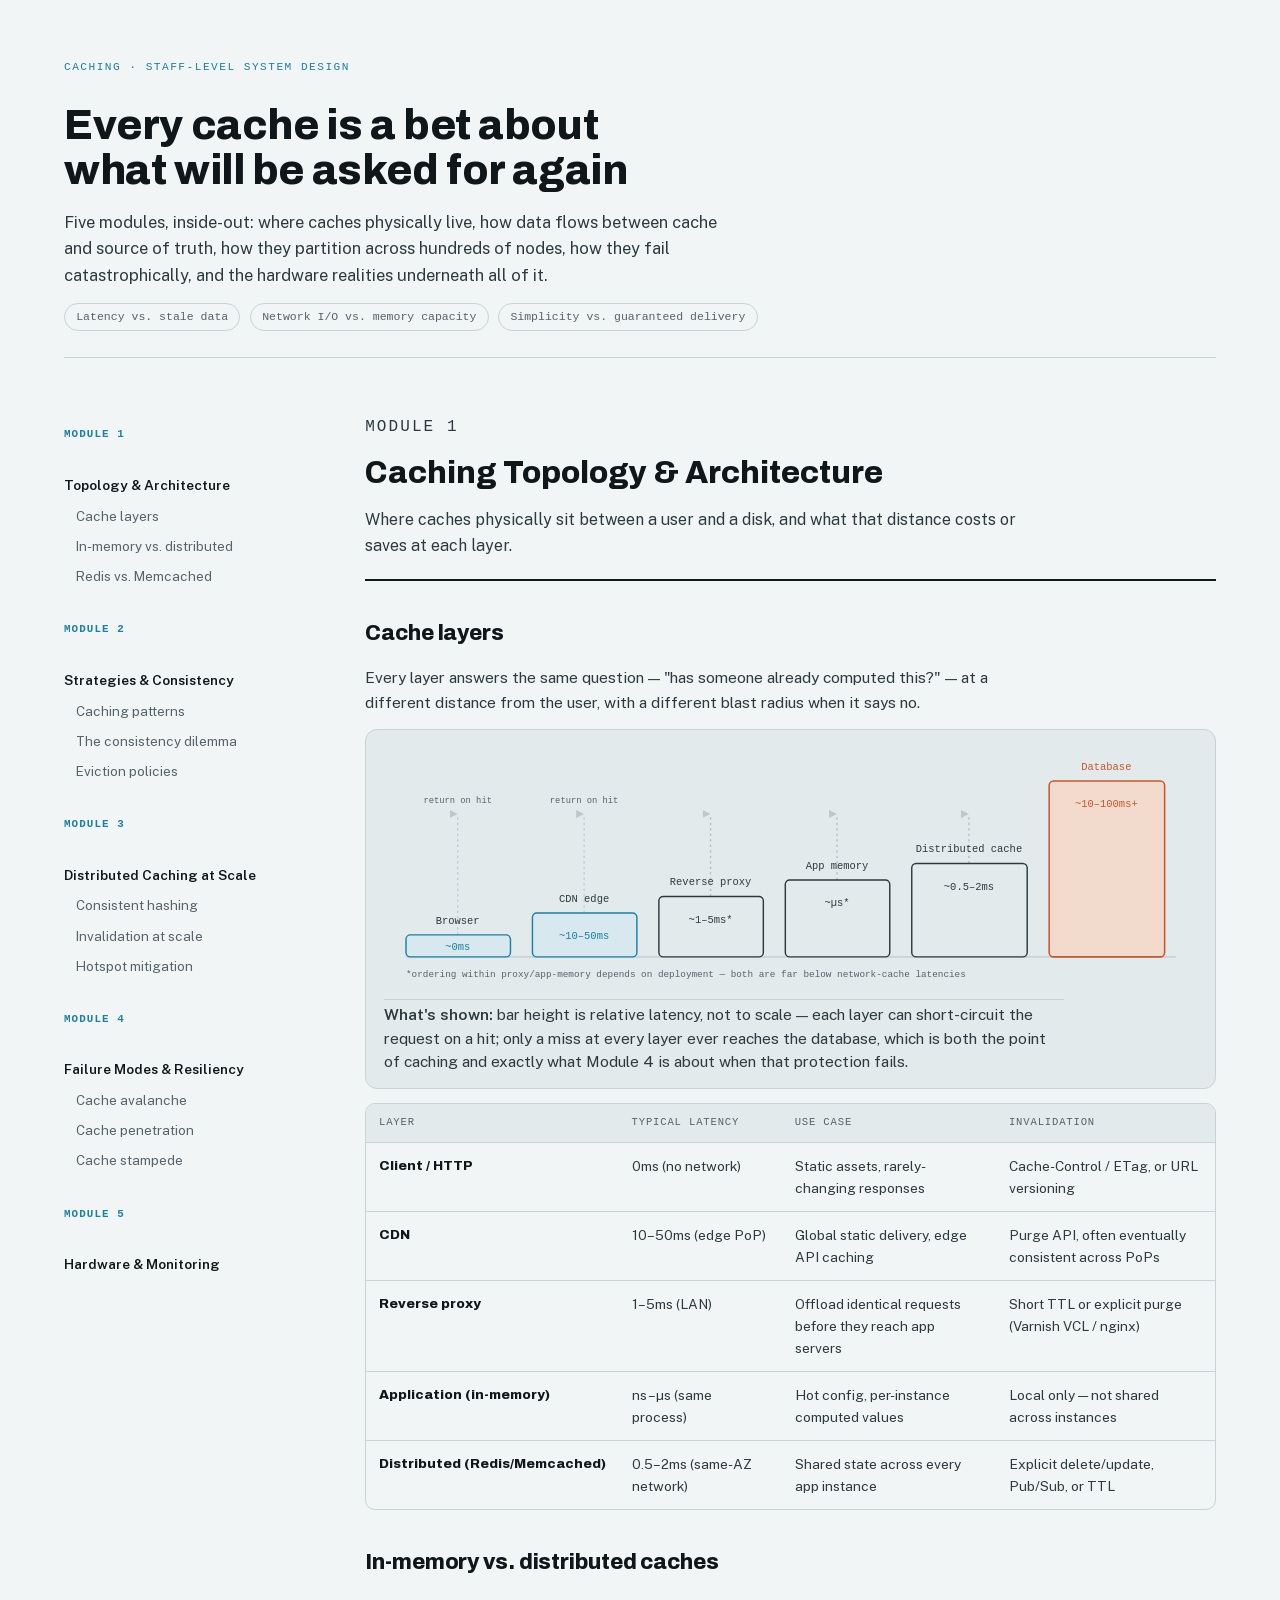
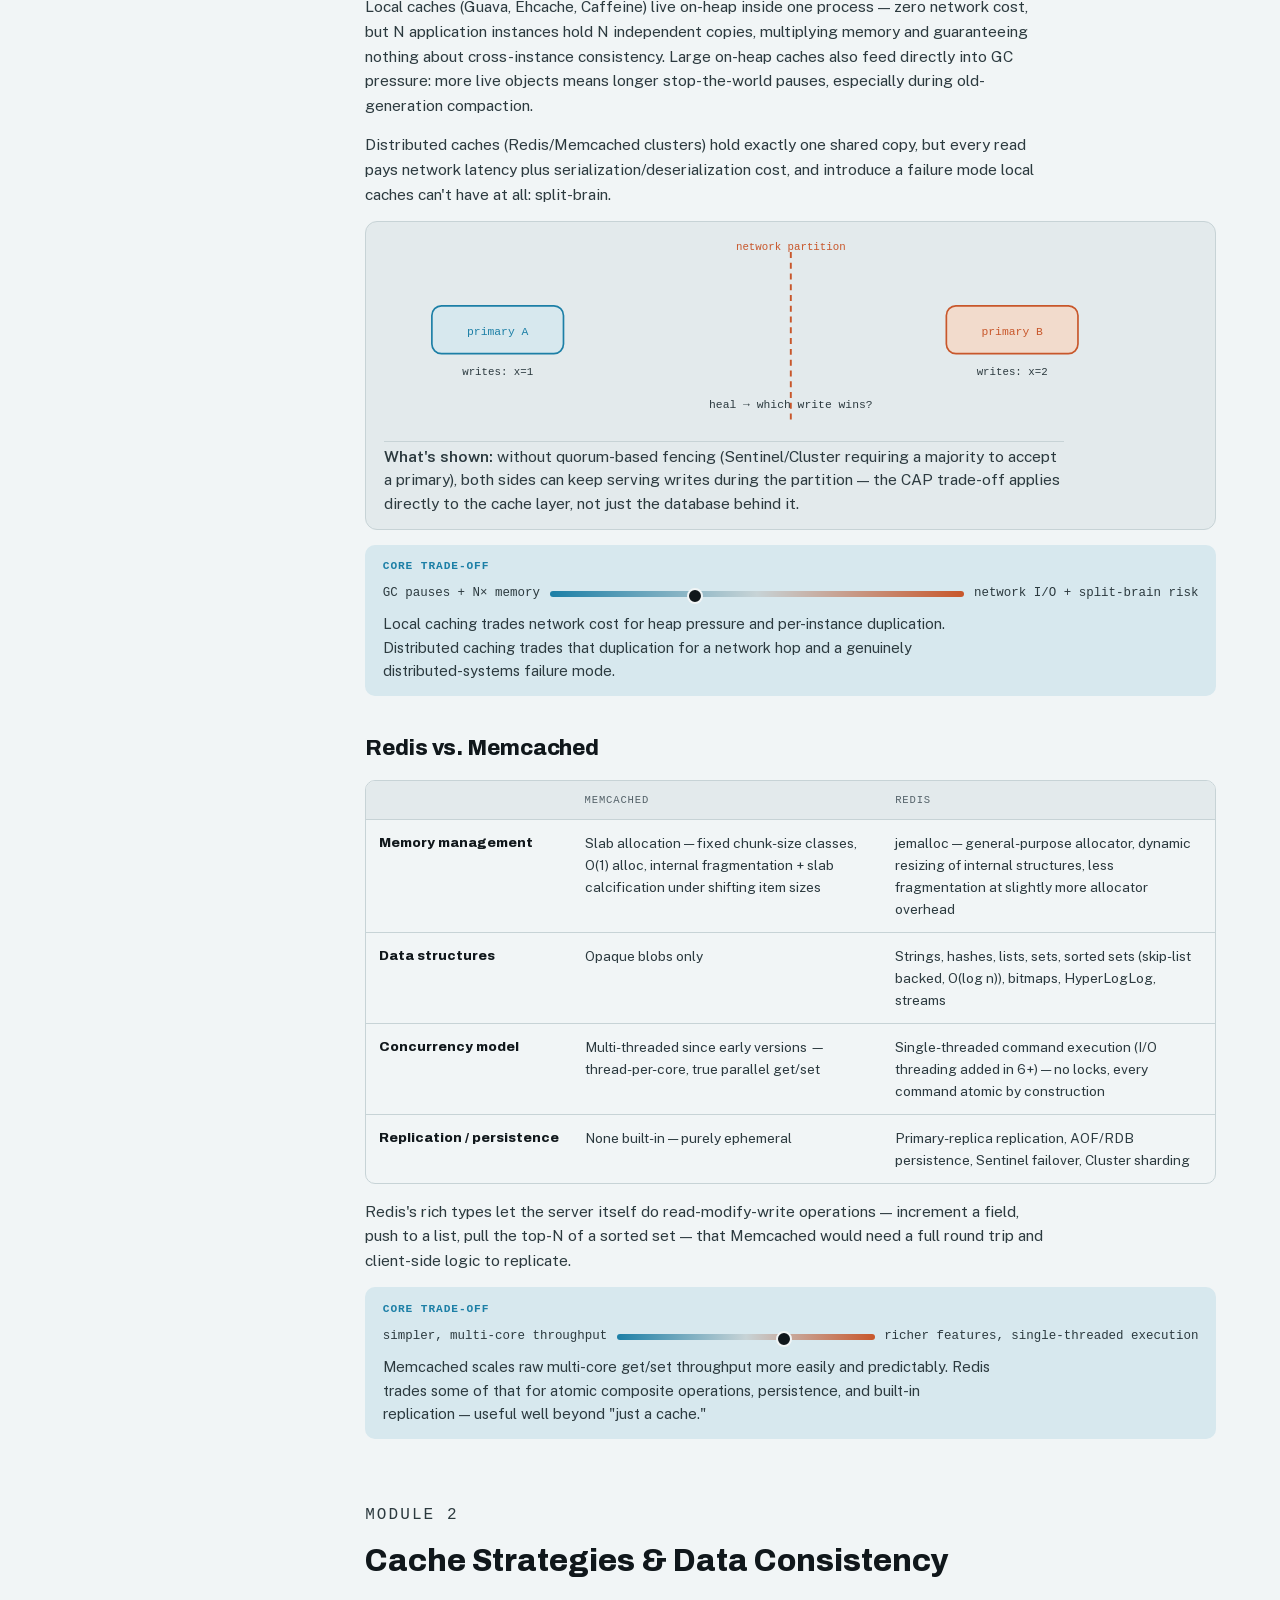
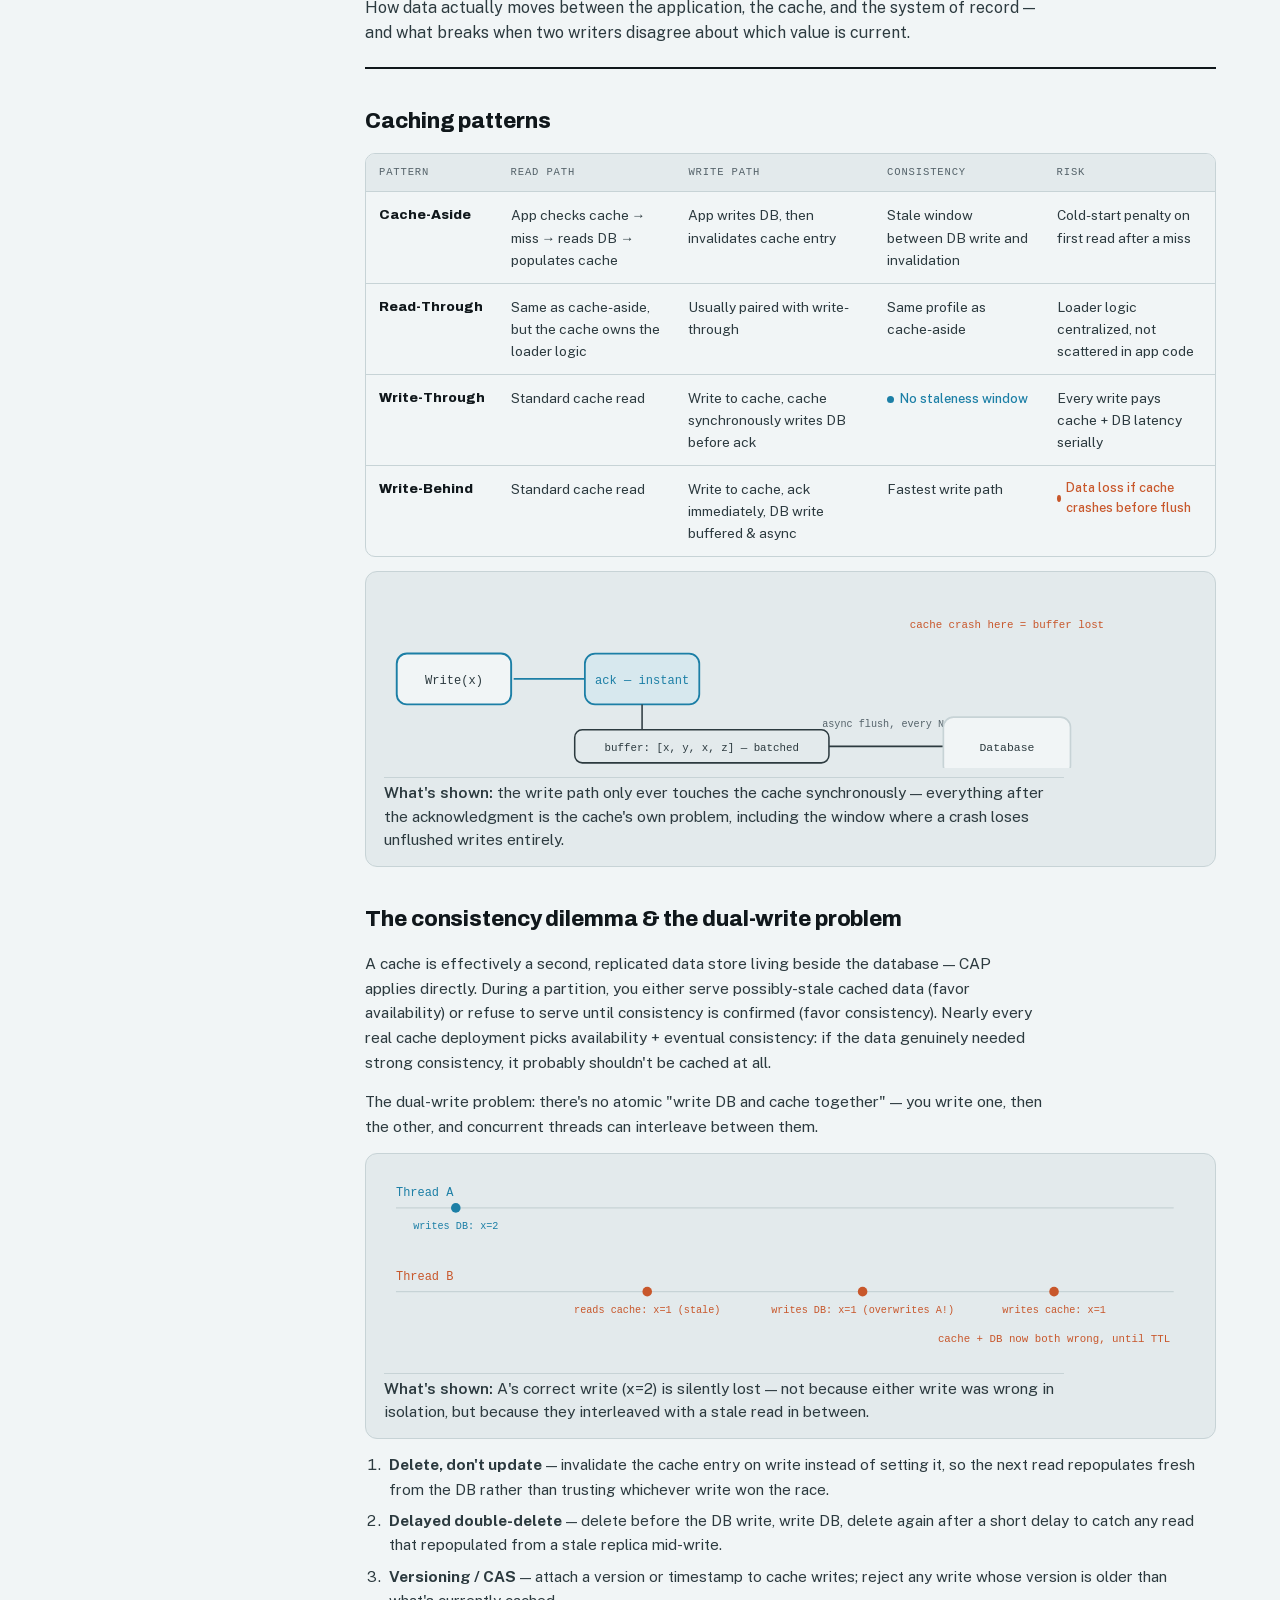
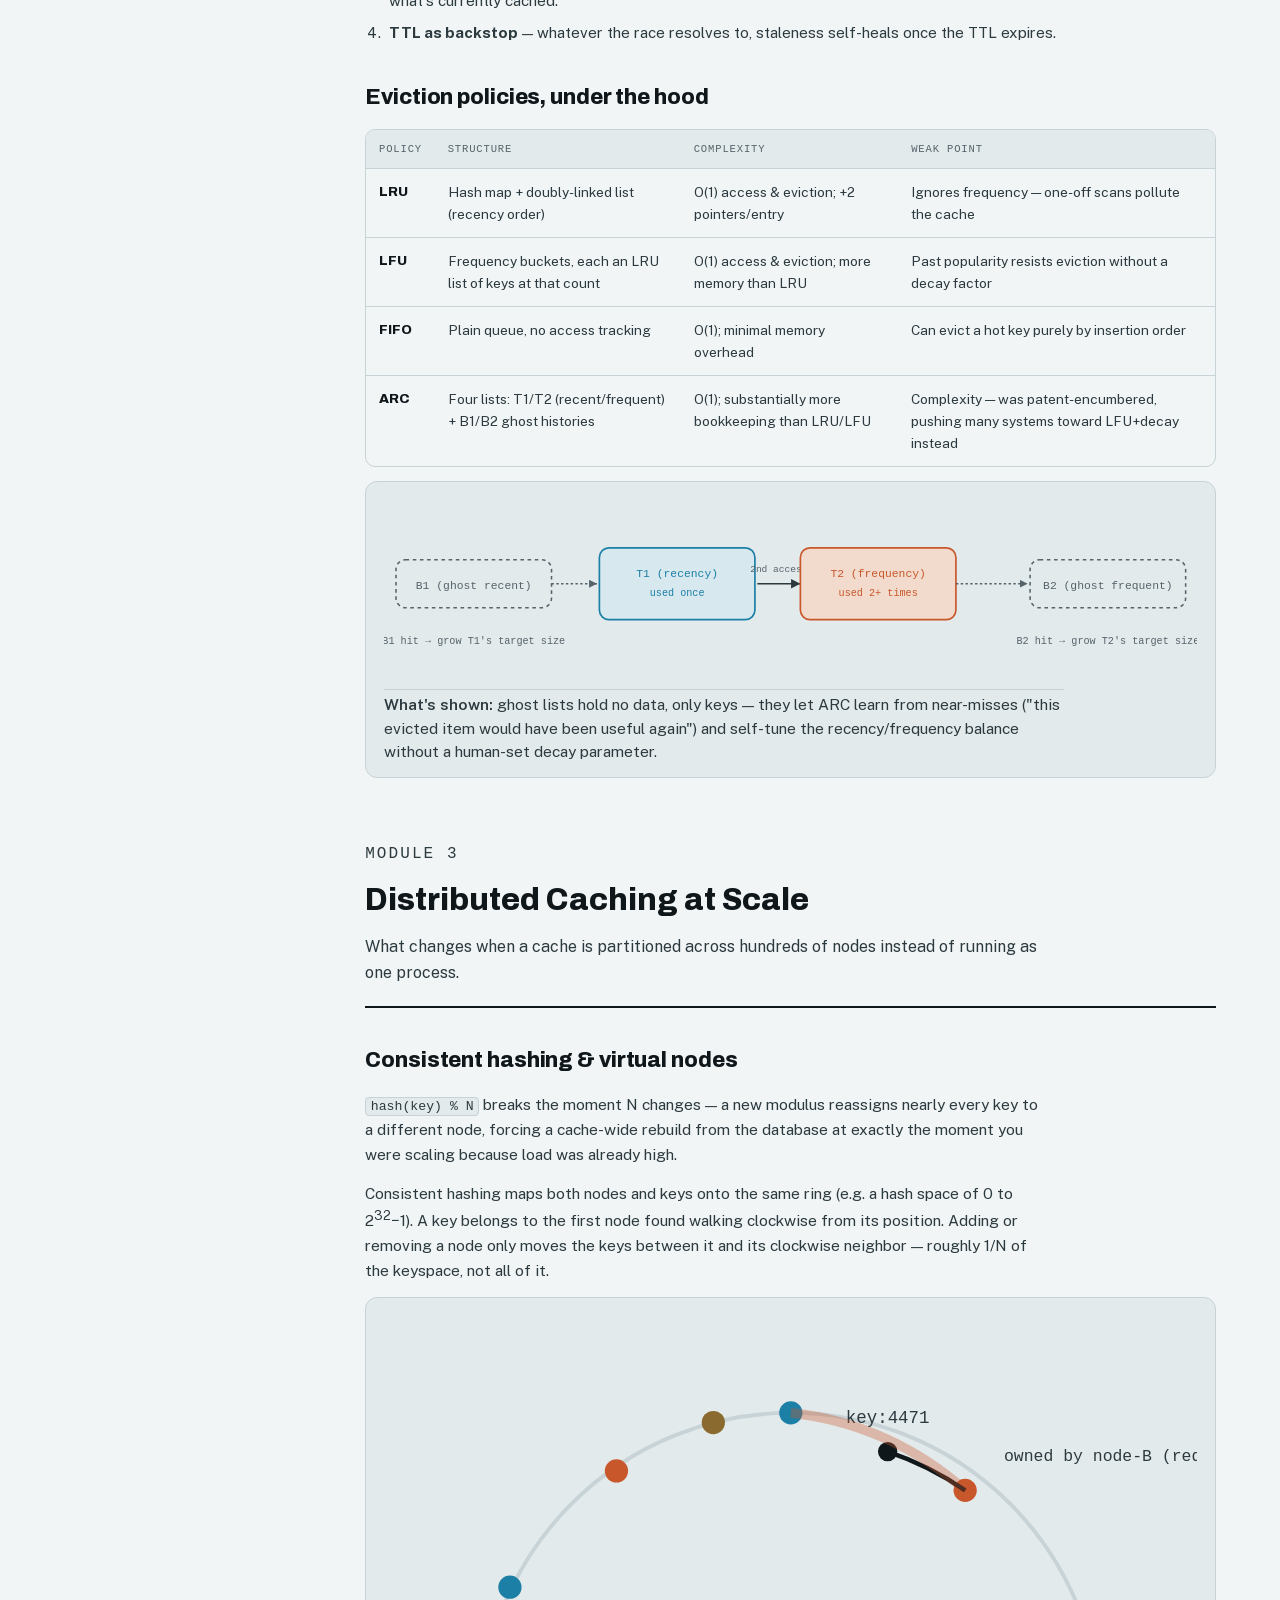
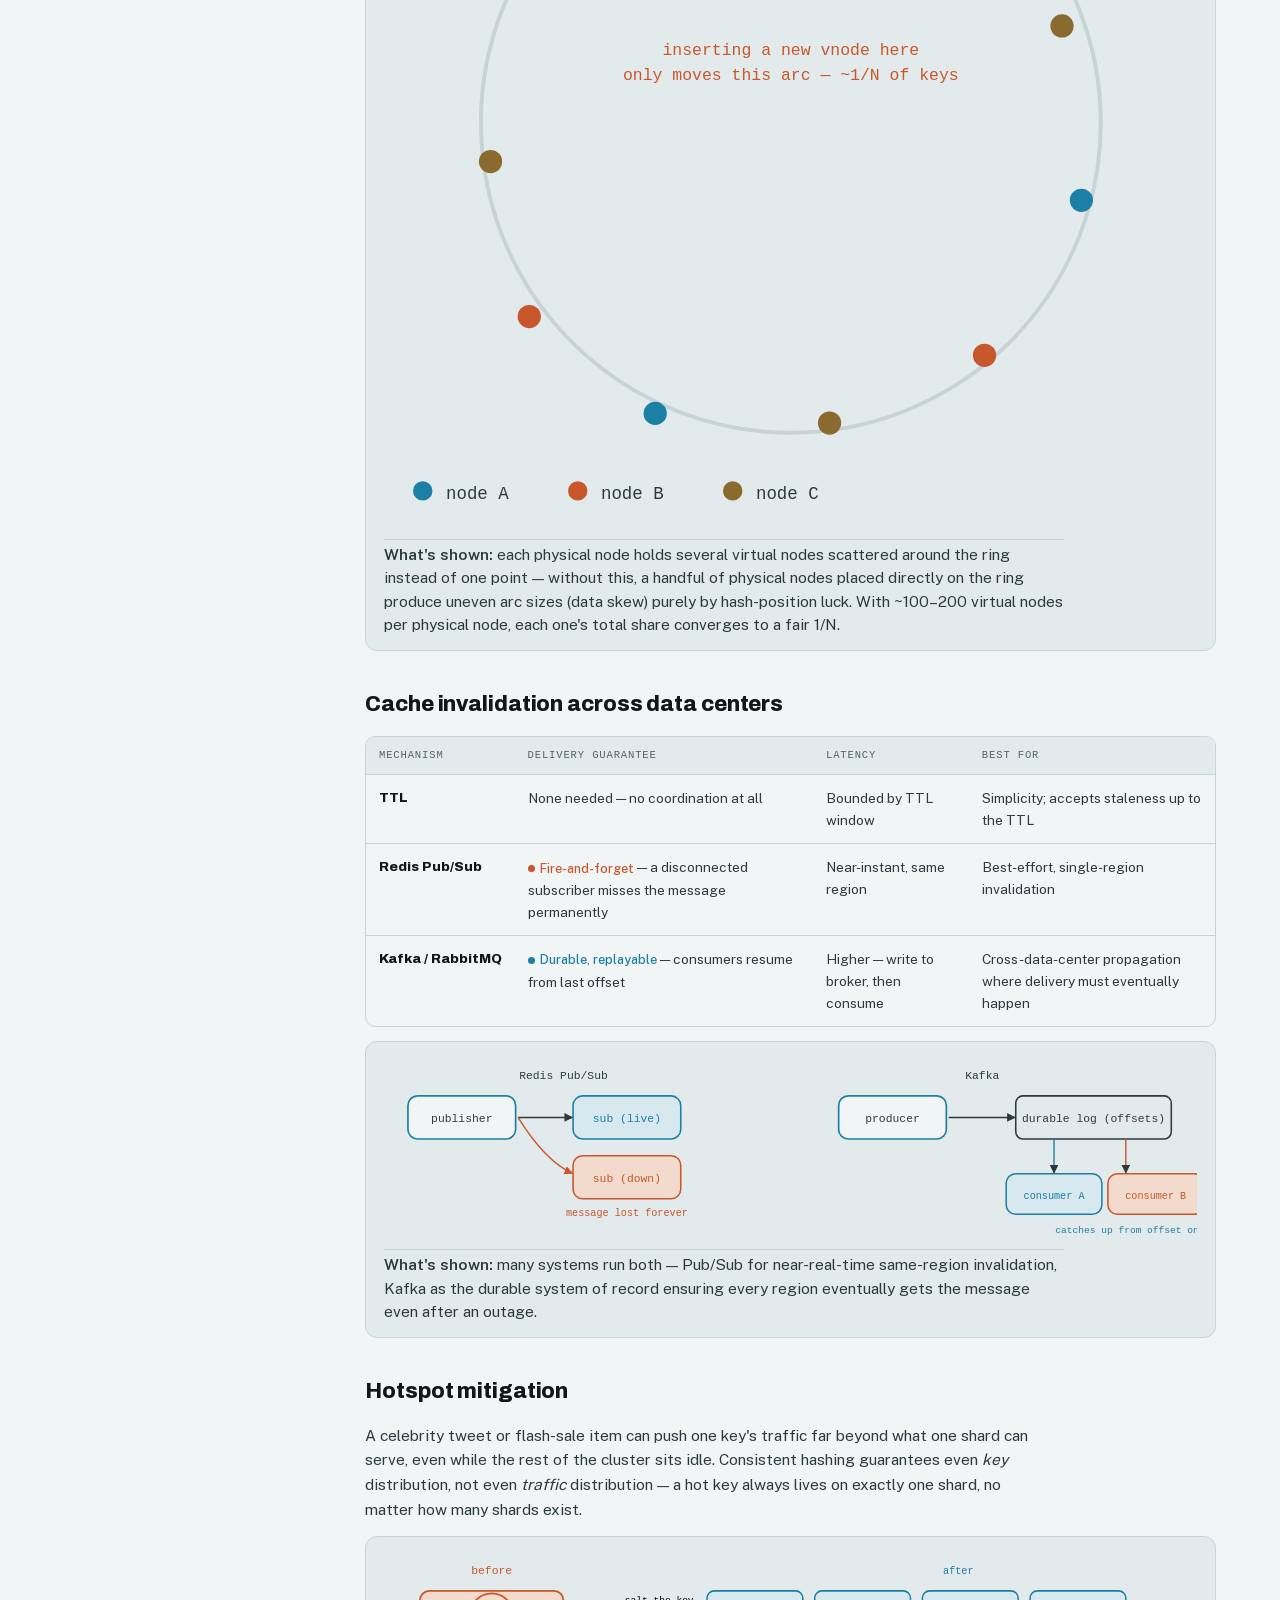
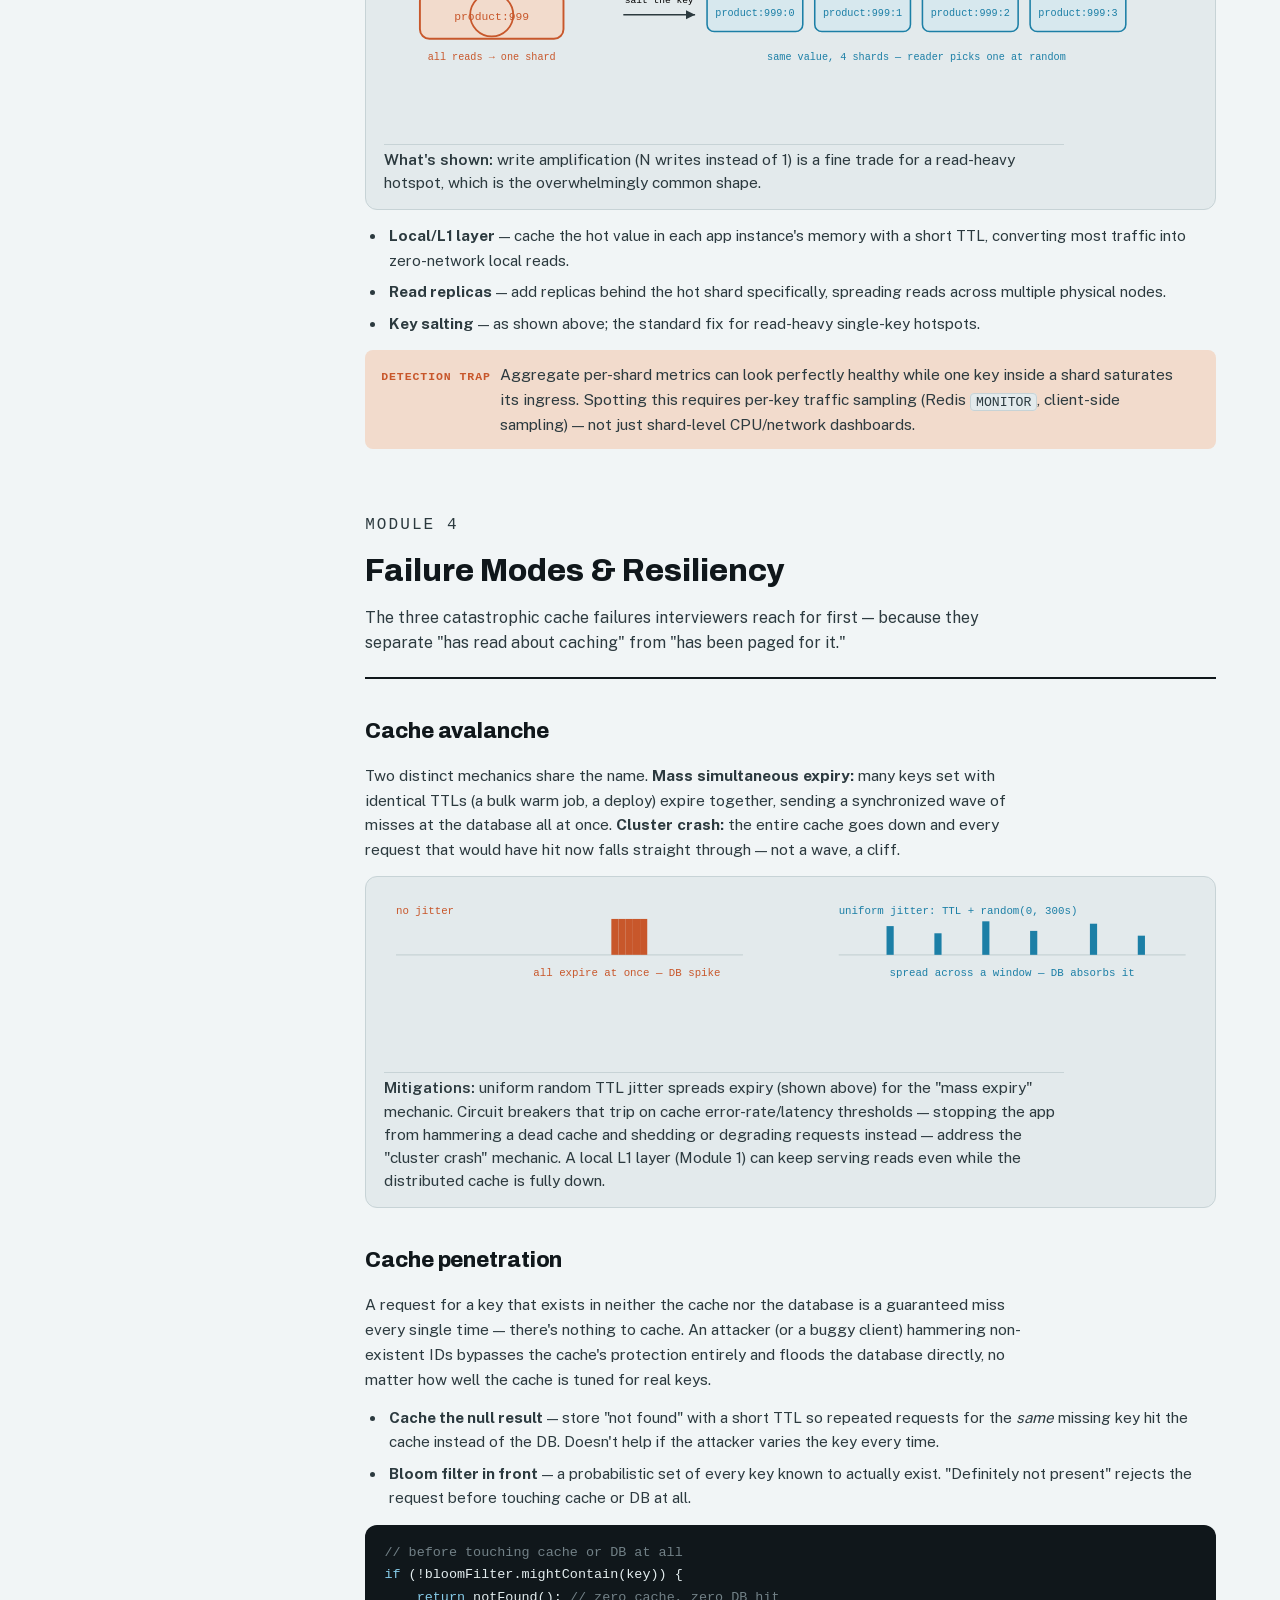
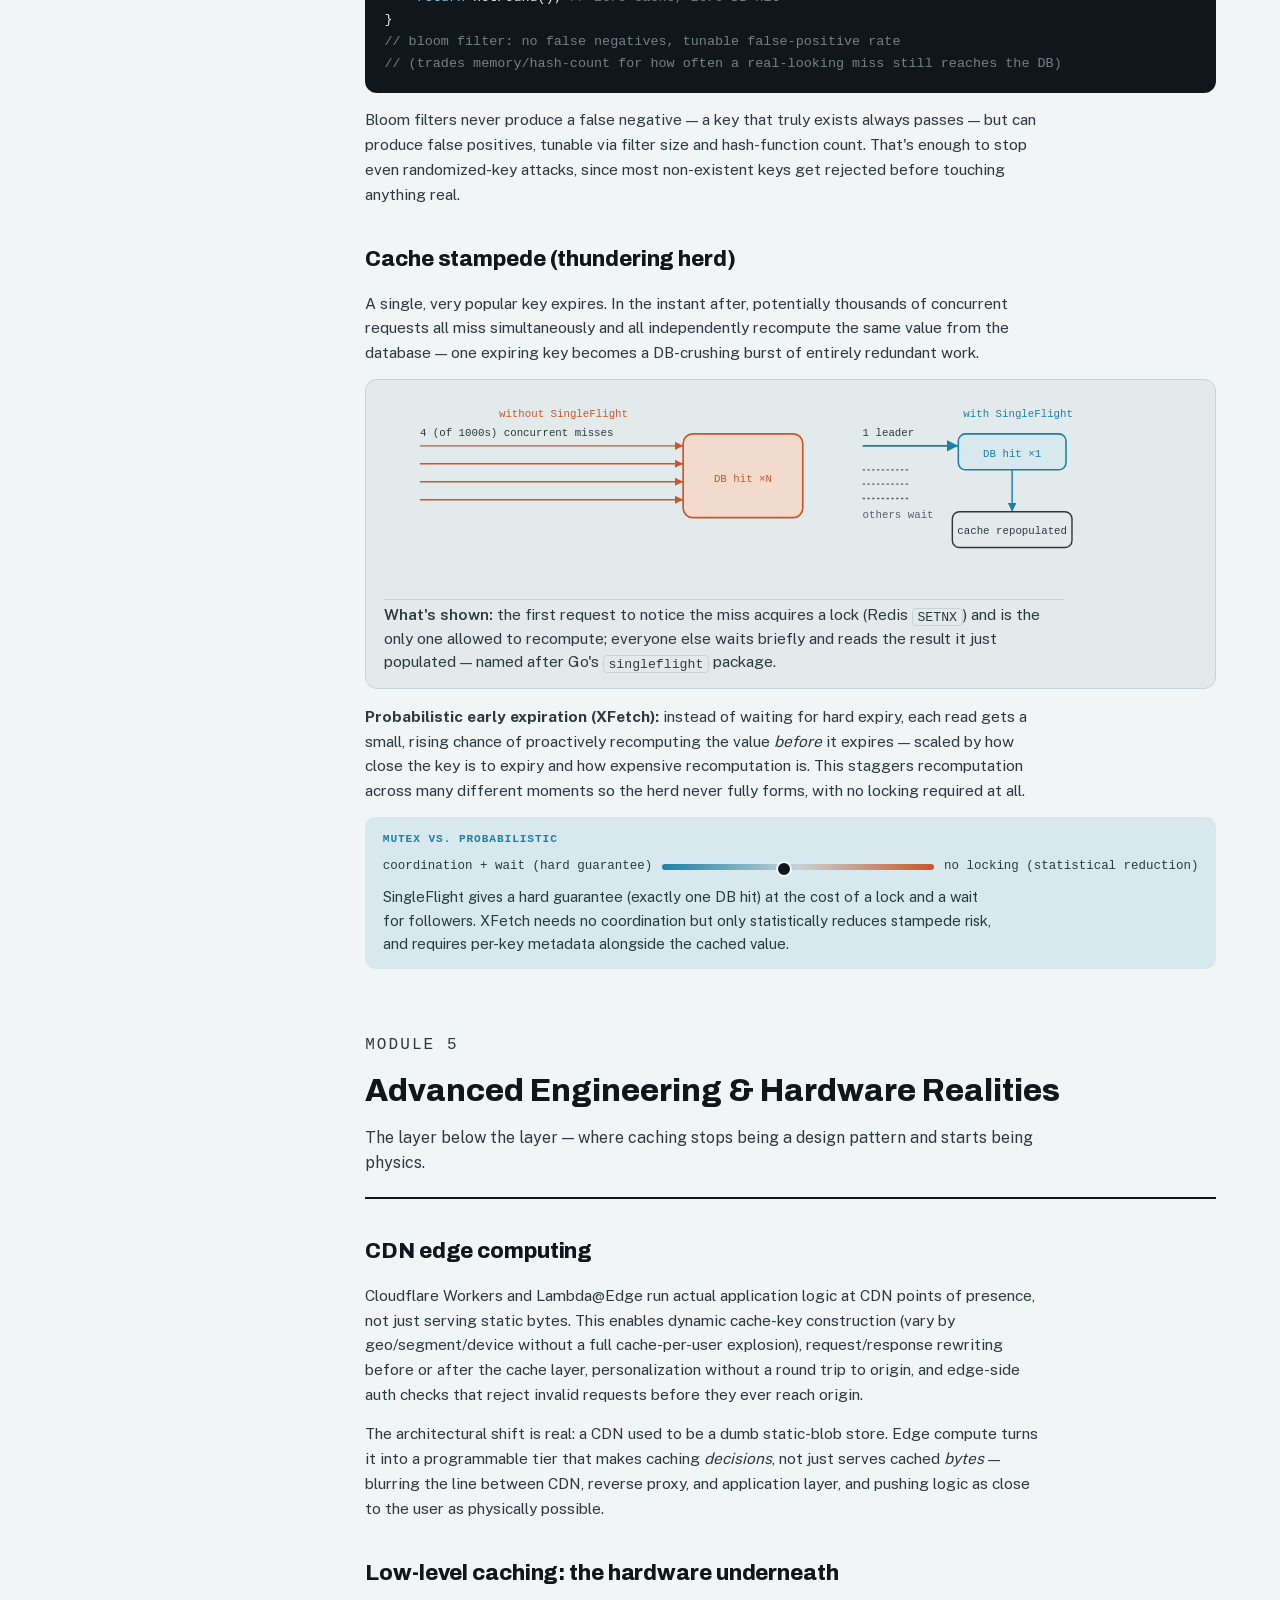
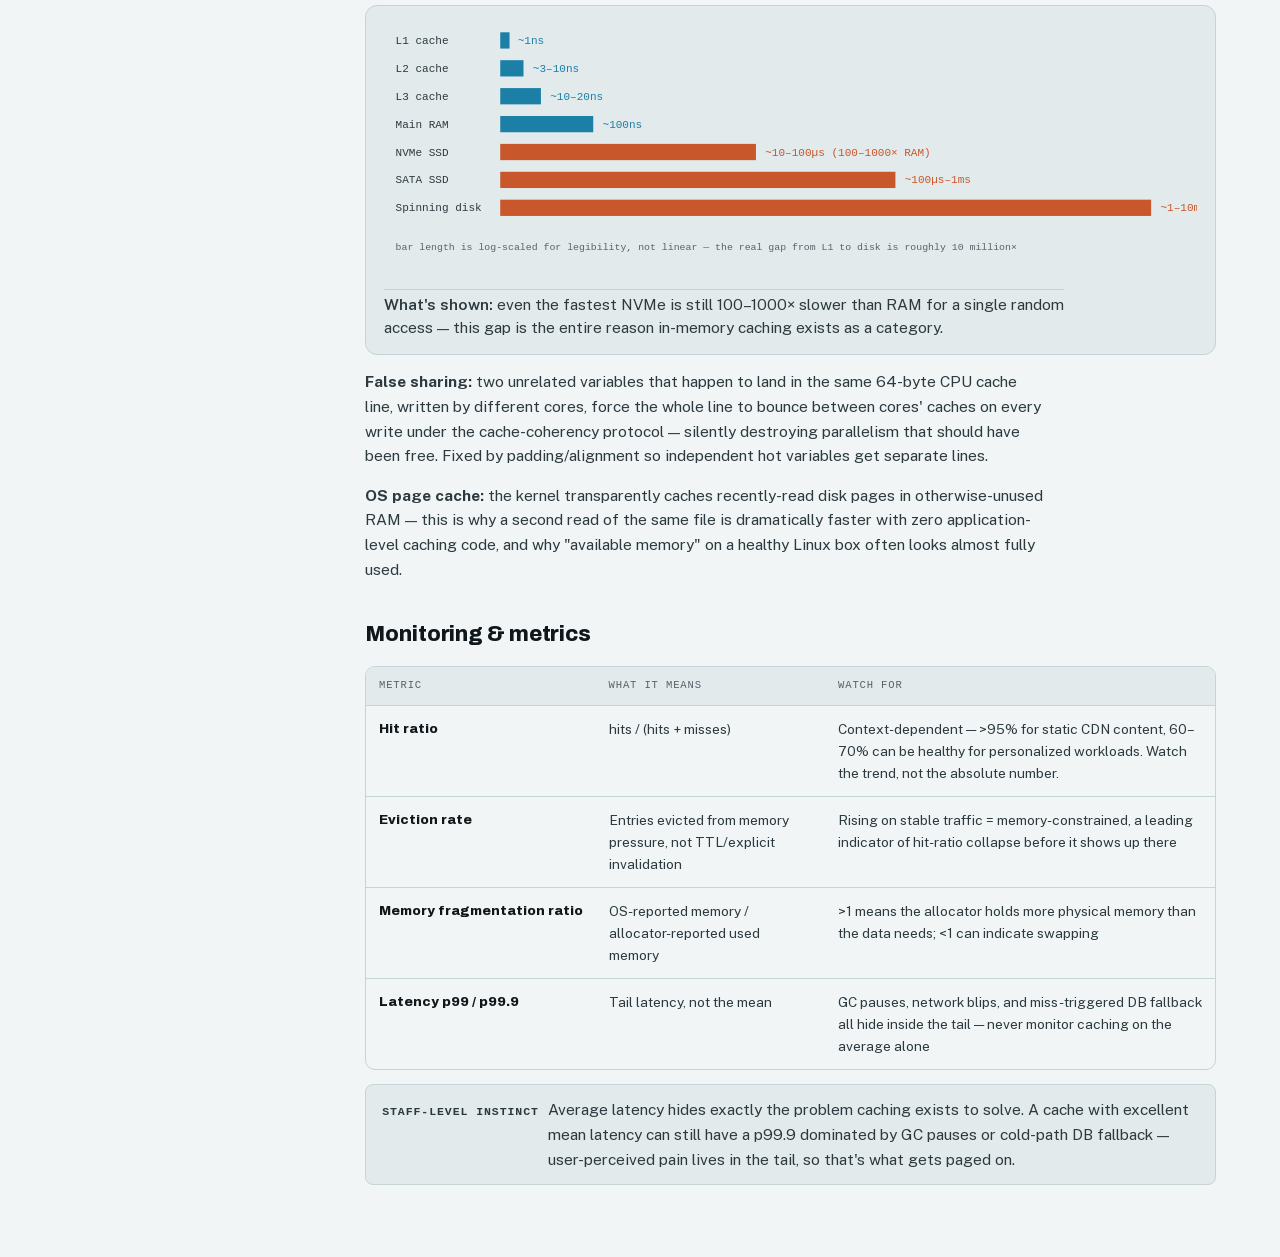
==== Caching.html @ b04ced3d "Add interactive visual guides for system design core concepts - Caching (patterns, consistency, evic" ====
<!doctype html><html><head><meta charset=utf8><meta name=viewport content="width=device-width,initial-scale=1"><style>:root{color-scheme:light}body{margin:0;padding:0;font:14px -apple-system,BlinkMacSystemFont,sans-serif;background:#faf9f5;color:#141413}img{max-width:100%}</style></head><body>
<title>Caching at Staff Level</title>
<style>
  @font-face {
    font-family: 'Archivo'; font-style: normal; font-weight: 800; font-display: swap;
    src: url([data-uri]) format('woff2');
  }
  @font-face {
    font-family: 'Public Sans'; font-style: normal; font-weight: 400 700; font-display: swap;
    src: url([data-uri]) format('woff2');
  }

  :root {
    --ink: #10171B; --ink-soft: #2C3A3F; --paper: #F1F5F6; --panel: #E3EAEC;
    --slate: #55636A; --line: #C7D3D6;
    --fresh: #1C7FA6; --fresh-soft: #D7E8EE;
    --hot: #C8572B; --hot-soft: #F2DBCC;
    --font-display: 'Archivo', 'Arial Black', sans-serif;
    --font-body: 'Public Sans', -apple-system, BlinkMacSystemFont, 'Segoe UI', sans-serif;
    --font-mono: ui-monospace, 'SF Mono', Menlo, Consolas, monospace;
    color-scheme: light;
  }
  @media (prefers-color-scheme: dark) {
    :root {
      --ink: #E9F1F3; --ink-soft: #C2D0D3; --paper: #0C1114; --panel: #161D20;
      --slate: #869599; --line: #283337; --fresh: #4FB4D6; --fresh-soft: #163440;
      --hot: #E0834F; --hot-soft: #3A2516; color-scheme: dark;
    }
  }
  :root[data-theme="dark"] {
    --ink: #E9F1F3; --ink-soft: #C2D0D3; --paper: #0C1114; --panel: #161D20;
    --slate: #869599; --line: #283337; --fresh: #4FB4D6; --fresh-soft: #163440;
    --hot: #E0834F; --hot-soft: #3A2516; color-scheme: dark;
  }
  :root[data-theme="light"] {
    --ink: #10171B; --ink-soft: #2C3A3F; --paper: #F1F5F6; --panel: #E3EAEC;
    --slate: #55636A; --line: #C7D3D6; --fresh: #1C7FA6; --fresh-soft: #D7E8EE;
    --hot: #C8572B; --hot-soft: #F2DBCC; color-scheme: light;
  }

  * { box-sizing: border-box; }
  html, body { margin: 0; padding: 0; }
  body {
    background: var(--paper); color: var(--ink); font-family: var(--font-body);
    font-size: 16.5px; line-height: 1.6; -webkit-font-smoothing: antialiased;
    text-rendering: optimizeLegibility;
  }
  a { color: inherit; }
  .eyebrow {
    font-family: var(--font-mono); font-size: 0.7rem; letter-spacing: 0.13em;
    text-transform: uppercase; color: var(--fresh); font-weight: 500;
  }
  h1, h2, h3, h4 { font-family: var(--font-display); font-weight: 800; text-wrap: balance; margin: 0; color: var(--ink); }

  .shell {
    max-width: 1200px; margin: 0 auto; padding: clamp(1.5rem, 4vw, 3rem) 1.5rem 6rem;
    display: grid; grid-template-columns: 250px minmax(0, 1fr); gap: clamp(1.5rem, 4vw, 3.5rem);
    align-items: start;
  }

  .masthead {
    grid-column: 1 / -1; display: flex; flex-direction: column; gap: 0.9rem;
    padding-bottom: 1.6rem; border-bottom: 1px solid var(--line); margin-bottom: 0.4rem;
  }
  .masthead h1 { font-size: clamp(1.9rem, 4.4vw, 2.6rem); line-height: 1.1; letter-spacing: -0.01em; max-width: 24ch; }
  .masthead .dek { font-size: 1.04rem; color: var(--ink-soft); max-width: 68ch; margin: 0; }
  .masthead .roles { display: flex; gap: 0.6rem; flex-wrap: wrap; font-family: var(--font-mono); font-size: 0.72rem; }
  .role-chip { border: 1px solid var(--line); border-radius: 999px; padding: 0.25rem 0.7rem; color: var(--slate); }

  .sidebar {
    position: sticky; top: 1.3rem; align-self: start;
    max-height: calc(100vh - 2.6rem); overflow-y: auto;
    display: flex; flex-direction: column; gap: 1.3rem; padding-right: 0.4rem;
  }
  .sidebar .mod-group { display: flex; flex-direction: column; gap: 0.35rem; }
  .sidebar .mod-label {
    font-family: var(--font-mono); font-size: 0.68rem; letter-spacing: 0.1em; text-transform: uppercase;
    color: var(--fresh); font-weight: 600;
  }
  .sidebar .mod-title { font-size: 0.86rem; font-weight: 600; color: var(--ink); margin-bottom: 0.15rem; }
  .sidebar ul { list-style: none; margin: 0; padding: 0; display: flex; flex-direction: column; gap: 0.3rem; }
  .sidebar a {
    display: block; font-size: 0.84rem; color: var(--slate); text-decoration: none;
    padding: 0.12rem 0; border-left: 2px solid transparent; padding-left: 0.6rem;
  }
  .sidebar a:hover, .sidebar a:focus-visible { color: var(--fresh); border-left-color: var(--fresh); }

  .content { display: flex; flex-direction: column; gap: 4rem; min-width: 0; }

  .module { display: flex; flex-direction: column; gap: 2.2rem; scroll-margin-top: 1.2rem; }
  .module-head { display: flex; flex-direction: column; gap: 0.5rem; padding-bottom: 1.3rem; border-bottom: 2px solid var(--ink); }
  .module-head h2 { font-size: clamp(1.5rem, 3.2vw, 1.95rem); }
  .module-head p { margin: 0; color: var(--ink-soft); max-width: 68ch; font-size: 1rem; }

  .sub { display: flex; flex-direction: column; gap: 0.9rem; scroll-margin-top: 1.2rem; }
  .sub h3 { font-size: clamp(1.15rem, 2.4vw, 1.35rem); letter-spacing: -0.005em; }
  .sub p { margin: 0; color: var(--ink-soft); max-width: 68ch; font-size: 0.97rem; }
  .sub p code, li code, td code {
    font-family: var(--font-mono); font-size: 0.85em; background: var(--panel);
    border: 1px solid var(--line); border-radius: 4px; padding: 0.05em 0.35em;
  }
  .sub ol, .sub ul.plain { margin: 0; padding-left: 1.3rem; color: var(--ink-soft); font-size: 0.95rem; display: flex; flex-direction: column; gap: 0.45rem; }
  .sub ol li, .sub ul.plain li { padding-left: 0.2rem; }

  .diagram-frame {
    background: var(--panel); border: 1px solid var(--line); border-radius: 12px;
    padding: 1.1rem 1.1rem 0.9rem; display: flex; flex-direction: column; gap: 0.6rem;
  }
  .diagram-scroll { overflow-x: auto; }
  .diagram-scroll svg { display: block; width: 100%; height: auto; min-width: 560px; }
  .diagram-caption { font-size: 0.8rem; color: var(--slate); line-height: 1.5; padding-top: 0.2rem; border-top: 1px solid var(--line); margin-top: 0.1rem; }
  .diagram-caption b { color: var(--ink-soft); font-weight: 600; }

  .tradeoff { display: flex; flex-direction: column; gap: 0.5rem; background: var(--fresh-soft); border-radius: 10px; padding: 0.85rem 1.1rem; }
  .tradeoff .tag { font-family: var(--font-mono); font-size: 0.7rem; letter-spacing: 0.08em; text-transform: uppercase; color: var(--fresh); font-weight: 600; }
  .tradeoff .scale { display: flex; align-items: center; gap: 0.6rem; font-family: var(--font-mono); font-size: 0.78rem; color: var(--ink-soft); }
  .tradeoff .scale .bar { flex: 1; height: 6px; border-radius: 999px; background: linear-gradient(90deg, var(--fresh), var(--line) 50%, var(--hot)); position: relative; }
  .tradeoff .scale .bar::after { content: ""; position: absolute; top: -3px; width: 12px; height: 12px; border-radius: 50%; background: var(--ink); border: 2px solid var(--paper); left: var(--pos, 50%); transform: translateX(-50%); }
  .tradeoff p { margin: 0; color: var(--ink-soft); font-size: 0.92rem; }

  .pitfall { display: flex; gap: 0.6rem; align-items: baseline; background: var(--hot-soft); border-radius: 8px; padding: 0.75rem 1rem; font-size: 0.92rem; }
  .pitfall .tag { font-family: var(--font-mono); font-size: 0.72rem; letter-spacing: 0.08em; text-transform: uppercase; color: var(--hot); flex: none; font-weight: 600; }
  .pitfall p { margin: 0; color: var(--ink-soft); }

  .staff-answer { display: flex; gap: 0.6rem; align-items: baseline; background: var(--panel); border: 1px solid var(--line); border-radius: 8px; padding: 0.75rem 1rem; font-size: 0.92rem; }
  .staff-answer .tag { font-family: var(--font-mono); font-size: 0.72rem; letter-spacing: 0.08em; text-transform: uppercase; color: var(--ink-soft); flex: none; font-weight: 600; }
  .staff-answer p { margin: 0; color: var(--ink-soft); }

  .code-frame { background: var(--ink); border-radius: 12px; padding: 1.1rem 1.2rem; overflow-x: auto; }
  .code-frame pre { margin: 0; font-family: var(--font-mono); font-size: 0.84rem; line-height: 1.65; color: #E3EDEF; white-space: pre; }
  .code-frame .c-fresh { color: #86CBE8; }
  .code-frame .c-hot { color: #EFA87D; }
  .code-frame .c-comment { color: #728187; }
  .code-frame .c-str { color: #A9CDA0; }

  .table-scroll { overflow-x: auto; border: 1px solid var(--line); border-radius: 10px; }
  table { border-collapse: collapse; width: 100%; min-width: 620px; font-size: 0.86rem; }
  thead th {
    text-align: left; font-family: var(--font-mono); font-size: 0.66rem; letter-spacing: 0.08em;
    text-transform: uppercase; color: var(--slate); font-weight: 500; background: var(--panel);
    padding: 0.65rem 0.8rem; border-bottom: 1px solid var(--line); white-space: nowrap;
  }
  tbody td { padding: 0.75rem 0.8rem; border-bottom: 1px solid var(--line); vertical-align: top; color: var(--ink-soft); }
  tbody tr:last-child td { border-bottom: none; }
  tbody td.row-name { font-family: var(--font-display); font-weight: 800; font-size: 0.84rem; color: var(--ink); white-space: nowrap; }
  .chip { display: inline-flex; align-items: center; gap: 0.35rem; font-size: 0.8rem; font-weight: 500; }
  .chip::before { content: ""; width: 7px; height: 7px; border-radius: 50%; }
  .chip.good { color: var(--fresh); } .chip.good::before { background: var(--fresh); }
  .chip.bad { color: var(--hot); } .chip.bad::before { background: var(--hot); }
  .mono-label { font-family: var(--font-mono); }

  .deny-bounce { animation: bounceback 3s ease-in-out infinite; }
  @keyframes bounceback {
    0% { transform: translateX(0); opacity: 1; } 40% { transform: translateX(22px); opacity: 1; }
    55% { transform: translateX(4px); opacity: 1; } 75%, 100% { transform: translateX(-26px); opacity: 0; }
  }
  .step-pulse { opacity: 0.25; animation: steppulse 4.8s ease-in-out infinite; }
  @keyframes steppulse { 0%, 100% { opacity: 0.25; } 8% { opacity: 1; } 20% { opacity: 0.25; } }
  .blink { animation: blinkop 2.2s ease-in-out infinite; }
  @keyframes blinkop { 0%, 100% { opacity: 1; } 50% { opacity: 0.3; } }
  .drip { animation: drip 2s linear infinite; }
  @keyframes drip { 0% { transform: translateY(0); opacity: 0; } 15% { opacity: 1; } 85% { opacity: 1; } 100% { transform: translateY(20px); opacity: 0; } }
  .spin-slow { animation: spin 10s linear infinite; transform-origin: center; }
  @keyframes spin { to { transform: rotate(360deg); } }

  @media (prefers-reduced-motion: reduce) {
    .deny-bounce, .step-pulse, .blink, .drip, .spin-slow { animation: none; }
    .step-pulse { opacity: 0.7; }
  }

  @media (max-width: 880px) {
    .shell { grid-template-columns: 1fr; }
    .sidebar { position: static; max-height: none; overflow: visible; flex-direction: row; flex-wrap: wrap; gap: 0.7rem 1.2rem; }
    .sidebar .mod-group { flex: 1 1 220px; }
  }
</style>

<div class="shell">

  <header class="masthead">
    <p class="eyebrow">Caching &middot; staff-level system design</p>
    <h1>Every cache is a bet about what will be asked for again</h1>
    <p class="dek">Five modules, inside-out: where caches physically live, how data flows between cache and source of truth, how they partition across hundreds of nodes, how they fail catastrophically, and the hardware realities underneath all of it.</p>
    <div class="roles">
      <span class="role-chip">Latency vs. stale data</span>
      <span class="role-chip">Network I/O vs. memory capacity</span>
      <span class="role-chip">Simplicity vs. guaranteed delivery</span>
    </div>
  </header>

  <nav class="sidebar" aria-label="Module navigation">
    <div class="mod-group">
      <p class="mod-label">Module 1</p>
      <p class="mod-title">Topology &amp; Architecture</p>
      <ul>
        <li><a href="#m1-layers">Cache layers</a></li>
        <li><a href="#m1-local-vs-dist">In-memory vs. distributed</a></li>
        <li><a href="#m1-redis-memcached">Redis vs. Memcached</a></li>
      </ul>
    </div>
    <div class="mod-group">
      <p class="mod-label">Module 2</p>
      <p class="mod-title">Strategies &amp; Consistency</p>
      <ul>
        <li><a href="#m2-patterns">Caching patterns</a></li>
        <li><a href="#m2-dilemma">The consistency dilemma</a></li>
        <li><a href="#m2-eviction">Eviction policies</a></li>
      </ul>
    </div>
    <div class="mod-group">
      <p class="mod-label">Module 3</p>
      <p class="mod-title">Distributed Caching at Scale</p>
      <ul>
        <li><a href="#m3-consistent-hashing">Consistent hashing</a></li>
        <li><a href="#m3-invalidation">Invalidation at scale</a></li>
        <li><a href="#m3-hotspot">Hotspot mitigation</a></li>
      </ul>
    </div>
    <div class="mod-group">
      <p class="mod-label">Module 4</p>
      <p class="mod-title">Failure Modes &amp; Resiliency</p>
      <ul>
        <li><a href="#m4-avalanche">Cache avalanche</a></li>
        <li><a href="#m4-penetration">Cache penetration</a></li>
        <li><a href="#m4-stampede">Cache stampede</a></li>
      </ul>
    </div>
    <div class="mod-group">
      <p class="mod-label">Module 5</p>
      <p class="mod-title">Hardware &amp; Monitoring</p>
      <ul>
        <li><a href="#m5-edge">CDN edge computing</a></li>
        <li><a href="#m5-lowlevel">Low-level caching</a></li>
        <li><a href="#m5-metrics">Monitoring &amp; metrics</a></li>
      </ul>
    </div>
  </nav>

  <main class="content">

    <!-- ============ MODULE 1 ============ -->
    <section class="module" id="module-1">
      <div class="module-head">
        <p class="eyebrow">Module 1</p>
        <h2>Caching Topology &amp; Architecture</h2>
        <p>Where caches physically sit between a user and a disk, and what that distance costs or saves at each layer.</p>
      </div>

      <div class="sub" id="m1-layers">
        <h3>Cache layers</h3>
        <p>Every layer answers the same question &mdash; "has someone already computed this?" &mdash; at a different distance from the user, with a different blast radius when it says no.</p>
        <div class="diagram-frame">
          <div class="diagram-scroll">
            <svg viewBox="0 0 740 220" role="img" aria-labelledby="layers-title layers-desc">
              <title id="layers-title">Cache layers ordered by latency</title>
              <desc id="layers-desc">A request checks, in order, the browser cache, a CDN edge, a reverse proxy, in-process application memory, and a distributed cache, before finally falling through to the database. Each layer has a progressively higher latency bar, and each can terminate the request on a hit.</desc>
              <line x1="20" y1="190" x2="720" y2="190" stroke="var(--line)" stroke-width="1.5"/>
              <g font-family="var(--font-mono)" font-size="9.5" text-anchor="middle">
                <rect x="20" y="170" width="95" height="20" rx="4" fill="var(--fresh-soft)" stroke="var(--fresh)" stroke-width="1.3"/>
                <text x="67" y="160" fill="var(--ink-soft)">Browser</text>
                <text x="67" y="184" fill="var(--fresh)">~0ms</text>

                <rect x="135" y="150" width="95" height="40" rx="4" fill="var(--fresh-soft)" stroke="var(--fresh)" stroke-width="1.3"/>
                <text x="182" y="140" fill="var(--ink-soft)">CDN edge</text>
                <text x="182" y="174" fill="var(--fresh)">~10&ndash;50ms</text>

                <rect x="250" y="135" width="95" height="55" rx="4" fill="var(--panel)" stroke="var(--ink-soft)" stroke-width="1.3"/>
                <text x="297" y="125" fill="var(--ink-soft)">Reverse proxy</text>
                <text x="297" y="159" fill="var(--ink-soft)">~1&ndash;5ms*</text>

                <rect x="365" y="120" width="95" height="70" rx="4" fill="var(--panel)" stroke="var(--ink-soft)" stroke-width="1.3"/>
                <text x="412" y="110" fill="var(--ink-soft)">App memory</text>
                <text x="412" y="144" fill="var(--ink-soft)">~&micro;s*</text>

                <rect x="480" y="105" width="105" height="85" rx="4" fill="var(--panel)" stroke="var(--ink-soft)" stroke-width="1.3"/>
                <text x="532" y="95" fill="var(--ink-soft)">Distributed cache</text>
                <text x="532" y="129" fill="var(--ink-soft)">~0.5&ndash;2ms</text>

                <rect x="605" y="30" width="105" height="160" rx="4" fill="var(--hot-soft)" stroke="var(--hot)" stroke-width="1.4"/>
                <text x="657" y="20" fill="var(--hot)">Database</text>
                <text x="657" y="54" fill="var(--hot)">~10&ndash;100ms+</text>
              </g>
              <text x="20" y="208" font-family="var(--font-mono)" font-size="8.5" fill="var(--slate)">*ordering within proxy/app-memory depends on deployment &mdash; both are far below network-cache latencies</text>
              <g class="step-pulse" style="animation-delay:0s"><path d="M67 170 V60" stroke="var(--fresh)" stroke-width="1.2" stroke-dasharray="2 3" marker-end="url(#l1)"/></g>
              <g class="step-pulse" style="animation-delay:0.6s"><path d="M182 150 V60" stroke="var(--fresh)" stroke-width="1.2" stroke-dasharray="2 3" marker-end="url(#l1)"/></g>
              <g class="step-pulse" style="animation-delay:1.2s"><path d="M297 135 V60" stroke="var(--ink-soft)" stroke-width="1.2" stroke-dasharray="2 3" marker-end="url(#l1)"/></g>
              <g class="step-pulse" style="animation-delay:1.8s"><path d="M412 120 V60" stroke="var(--ink-soft)" stroke-width="1.2" stroke-dasharray="2 3" marker-end="url(#l1)"/></g>
              <g class="step-pulse" style="animation-delay:2.4s"><path d="M532 105 V60" stroke="var(--ink-soft)" stroke-width="1.2" stroke-dasharray="2 3" marker-end="url(#l1)"/></g>
              <text x="67" y="50" text-anchor="middle" font-family="var(--font-mono)" font-size="8" fill="var(--slate)">return on hit</text>
              <text x="182" y="50" text-anchor="middle" font-family="var(--font-mono)" font-size="8" fill="var(--slate)">return on hit</text>
              <defs><marker id="l1" markerWidth="8" markerHeight="8" refX="3" refY="6" orient="auto"><path d="M0,0 L3,6 L6,0 Z" fill="var(--slate)"/></marker></defs>
            </svg>
          </div>
          <p class="diagram-caption"><b>What's shown:</b> bar height is relative latency, not to scale &mdash; each layer can short-circuit the request on a hit; only a miss at every layer ever reaches the database, which is both the point of caching and exactly what Module 4 is about when that protection fails.</p>
        </div>
        <div class="table-scroll"><table>
          <thead><tr><th>Layer</th><th>Typical latency</th><th>Use case</th><th>Invalidation</th></tr></thead>
          <tbody>
            <tr><td class="row-name">Client / HTTP</td><td>0ms (no network)</td><td>Static assets, rarely-changing responses</td><td>Cache-Control / ETag, or URL versioning</td></tr>
            <tr><td class="row-name">CDN</td><td>10&ndash;50ms (edge PoP)</td><td>Global static delivery, edge API caching</td><td>Purge API, often eventually consistent across PoPs</td></tr>
            <tr><td class="row-name">Reverse proxy</td><td>1&ndash;5ms (LAN)</td><td>Offload identical requests before they reach app servers</td><td>Short TTL or explicit purge (Varnish VCL / nginx)</td></tr>
            <tr><td class="row-name">Application (in-memory)</td><td>ns&ndash;&micro;s (same process)</td><td>Hot config, per-instance computed values</td><td>Local only &mdash; not shared across instances</td></tr>
            <tr><td class="row-name">Distributed (Redis/Memcached)</td><td>0.5&ndash;2ms (same-AZ network)</td><td>Shared state across every app instance</td><td>Explicit delete/update, Pub/Sub, or TTL</td></tr>
          </tbody>
        </table></div>
      </div>

      <div class="sub" id="m1-local-vs-dist">
        <h3>In-memory vs. distributed caches</h3>
        <p>Local caches (Guava, Ehcache, Caffeine) live on-heap inside one process &mdash; zero network cost, but N application instances hold N independent copies, multiplying memory and guaranteeing nothing about cross-instance consistency. Large on-heap caches also feed directly into GC pressure: more live objects means longer stop-the-world pauses, especially during old-generation compaction.</p>
        <p>Distributed caches (Redis/Memcached clusters) hold exactly one shared copy, but every read pays network latency plus serialization/deserialization cost, and introduce a failure mode local caches can't have at all: split-brain.</p>
        <div class="diagram-frame">
          <div class="diagram-scroll">
            <svg viewBox="0 0 680 160" role="img" aria-labelledby="split-title split-desc">
              <title id="split-title">Split-brain during a network partition</title>
              <desc id="split-desc">A network partition separates a distributed cache cluster into two groups, each of which elects its own primary and accepts writes independently, causing data to diverge until the partition heals and the two versions must be reconciled.</desc>
              <line x1="340" y1="10" x2="340" y2="150" stroke="var(--hot)" stroke-width="1.6" stroke-dasharray="5 4"/>
              <text x="340" y="8" text-anchor="middle" font-family="var(--font-mono)" font-size="9" fill="var(--hot)">network partition</text>
              <g font-family="var(--font-mono)" font-size="9.5" text-anchor="middle">
                <rect x="40" y="55" width="110" height="40" rx="8" fill="var(--fresh-soft)" stroke="var(--fresh)" stroke-width="1.4"/>
                <text x="95" y="79" fill="var(--fresh)">primary A</text>
                <text x="95" y="113" fill="var(--ink-soft)" font-size="9">writes: x=1</text>

                <rect x="470" y="55" width="110" height="40" rx="8" fill="var(--hot-soft)" stroke="var(--hot)" stroke-width="1.4"/>
                <text x="525" y="79" fill="var(--hot)">primary B</text>
                <text x="525" y="113" fill="var(--ink-soft)" font-size="9">writes: x=2</text>
              </g>
              <text x="340" y="140" text-anchor="middle" font-family="var(--font-mono)" font-size="9.5" fill="var(--ink-soft)">heal &rarr; which write wins?</text>
            </svg>
          </div>
          <p class="diagram-caption"><b>What's shown:</b> without quorum-based fencing (Sentinel/Cluster requiring a majority to accept a primary), both sides can keep serving writes during the partition &mdash; the CAP trade-off applies directly to the cache layer, not just the database behind it.</p>
        </div>
        <div class="tradeoff">
          <span class="tag">Core trade-off</span>
          <div class="scale" style="--pos:35%"><span>GC pauses + N&times; memory</span><div class="bar"></div><span>network I/O + split-brain risk</span></div>
          <p>Local caching trades network cost for heap pressure and per-instance duplication. Distributed caching trades that duplication for a network hop and a genuinely distributed-systems failure mode.</p>
        </div>
      </div>

      <div class="sub" id="m1-redis-memcached">
        <h3>Redis vs. Memcached</h3>
        <div class="table-scroll"><table>
          <thead><tr><th></th><th>Memcached</th><th>Redis</th></tr></thead>
          <tbody>
            <tr><td class="row-name">Memory management</td><td>Slab allocation &mdash; fixed chunk-size classes, O(1) alloc, internal fragmentation + slab calcification under shifting item sizes</td><td>jemalloc &mdash; general-purpose allocator, dynamic resizing of internal structures, less fragmentation at slightly more allocator overhead</td></tr>
            <tr><td class="row-name">Data structures</td><td>Opaque blobs only</td><td>Strings, hashes, lists, sets, sorted sets (skip-list backed, O(log n)), bitmaps, HyperLogLog, streams</td></tr>
            <tr><td class="row-name">Concurrency model</td><td>Multi-threaded since early versions &mdash; thread-per-core, true parallel get/set</td><td>Single-threaded command execution (I/O threading added in 6+) &mdash; no locks, every command atomic by construction</td></tr>
            <tr><td class="row-name">Replication / persistence</td><td>None built-in &mdash; purely ephemeral</td><td>Primary-replica replication, AOF/RDB persistence, Sentinel failover, Cluster sharding</td></tr>
          </tbody>
        </table></div>
        <p>Redis's rich types let the server itself do read-modify-write operations &mdash; increment a field, push to a list, pull the top-N of a sorted set &mdash; that Memcached would need a full round trip and client-side logic to replicate.</p>
        <div class="tradeoff">
          <span class="tag">Core trade-off</span>
          <div class="scale" style="--pos:65%"><span>simpler, multi-core throughput</span><div class="bar"></div><span>richer features, single-threaded execution</span></div>
          <p>Memcached scales raw multi-core get/set throughput more easily and predictably. Redis trades some of that for atomic composite operations, persistence, and built-in replication &mdash; useful well beyond "just a cache."</p>
        </div>
      </div>
    </section>

    <!-- ============ MODULE 2 ============ -->
    <section class="module" id="module-2">
      <div class="module-head">
        <p class="eyebrow">Module 2</p>
        <h2>Cache Strategies &amp; Data Consistency</h2>
        <p>How data actually moves between the application, the cache, and the system of record &mdash; and what breaks when two writers disagree about which value is current.</p>
      </div>

      <div class="sub" id="m2-patterns">
        <h3>Caching patterns</h3>
        <div class="table-scroll"><table>
          <thead><tr><th>Pattern</th><th>Read path</th><th>Write path</th><th>Consistency</th><th>Risk</th></tr></thead>
          <tbody>
            <tr><td class="row-name">Cache-Aside</td><td>App checks cache &rarr; miss &rarr; reads DB &rarr; populates cache</td><td>App writes DB, then invalidates cache entry</td><td>Stale window between DB write and invalidation</td><td>Cold-start penalty on first read after a miss</td></tr>
            <tr><td class="row-name">Read-Through</td><td>Same as cache-aside, but the cache owns the loader logic</td><td>Usually paired with write-through</td><td>Same profile as cache-aside</td><td>Loader logic centralized, not scattered in app code</td></tr>
            <tr><td class="row-name">Write-Through</td><td>Standard cache read</td><td>Write to cache, cache synchronously writes DB before ack</td><td><span class="chip good">No staleness window</span></td><td>Every write pays cache + DB latency serially</td></tr>
            <tr><td class="row-name">Write-Behind</td><td>Standard cache read</td><td>Write to cache, ack immediately, DB write buffered &amp; async</td><td>Fastest write path</td><td><span class="chip bad">Data loss if cache crashes before flush</span></td></tr>
          </tbody>
        </table></div>
        <div class="diagram-frame">
          <div class="diagram-scroll">
            <svg viewBox="0 0 640 140" role="img" aria-labelledby="wb-title wb-desc">
              <title id="wb-title">Write-behind buffered flush</title>
              <desc id="wb-desc">A write is acknowledged immediately by the cache, then queued in an in-memory buffer that batches multiple writes before asynchronously flushing them to the database, with the risk that buffered writes are lost if the cache crashes before the flush completes.</desc>
              <g font-family="var(--font-mono)" font-size="9.5" text-anchor="middle">
                <rect x="10" y="50" width="90" height="40" rx="8" fill="var(--paper)" stroke="var(--fresh)" stroke-width="1.5"/>
                <text x="55" y="74" fill="var(--ink-soft)">Write(x)</text>
                <path d="M102 70 H158" stroke="var(--fresh)" stroke-width="1.4" marker-end="url(#wbA)"/>
                <rect x="158" y="50" width="90" height="40" rx="8" fill="var(--fresh-soft)" stroke="var(--fresh)" stroke-width="1.4"/>
                <text x="203" y="74" fill="var(--fresh)">ack &mdash; instant</text>
              </g>
              <path d="M203 90 V110" stroke="var(--ink-soft)" stroke-width="1.2" marker-end="url(#wbB)"/>
              <rect x="150" y="110" width="200" height="26" rx="6" fill="var(--panel)" stroke="var(--ink-soft)" stroke-width="1.2"/>
              <text x="250" y="127" text-anchor="middle" font-family="var(--font-mono)" font-size="8.5" fill="var(--ink-soft)">buffer: [x, y, x, z] &mdash; batched</text>
              <path d="M350 123 H440" stroke="var(--ink-soft)" stroke-width="1.3" marker-end="url(#wbB)"/>
              <text x="395" y="108" text-anchor="middle" font-family="var(--font-mono)" font-size="8" fill="var(--slate)">async flush, every Ns</text>
              <rect x="440" y="100" width="100" height="46" rx="8" fill="var(--paper)" stroke="var(--line)" stroke-width="1.3"/>
              <text x="490" y="127" text-anchor="middle" font-family="var(--font-mono)" font-size="9" fill="var(--ink-soft)">Database</text>
              <g class="deny-bounce">
                <text x="490" y="30" text-anchor="middle" font-family="var(--font-mono)" font-size="8.5" fill="var(--hot)">cache crash here = buffer lost</text>
              </g>
            </svg>
          </div>
          <p class="diagram-caption"><b>What's shown:</b> the write path only ever touches the cache synchronously &mdash; everything after the acknowledgment is the cache's own problem, including the window where a crash loses unflushed writes entirely.</p>
        </div>
      </div>

      <div class="sub" id="m2-dilemma">
        <h3>The consistency dilemma &amp; the dual-write problem</h3>
        <p>A cache is effectively a second, replicated data store living beside the database &mdash; CAP applies directly. During a partition, you either serve possibly-stale cached data (favor availability) or refuse to serve until consistency is confirmed (favor consistency). Nearly every real cache deployment picks availability + eventual consistency: if the data genuinely needed strong consistency, it probably shouldn't be cached at all.</p>
        <p>The dual-write problem: there's no atomic "write DB and cache together" &mdash; you write one, then the other, and concurrent threads can interleave between them.</p>
        <div class="diagram-frame">
          <div class="diagram-scroll">
            <svg viewBox="0 0 680 160" role="img" aria-labelledby="race-title race-desc">
              <title id="race-title">Dual-write race condition between two threads</title>
              <desc id="race-desc">Thread A writes a new value to the database. Before the cache is updated, Thread B reads the still-stale cache value, computes a new value from it, writes that to the database overwriting Thread A's write, and also updates the cache with its own stale-derived value, leaving the cache permanently diverged from the correct value.</desc>
              <text x="10" y="20" font-family="var(--font-mono)" font-size="10" fill="var(--fresh)">Thread A</text>
              <line x1="10" y1="30" x2="660" y2="30" stroke="var(--line)" stroke-width="1"/>
              <text x="10" y="90" font-family="var(--font-mono)" font-size="10" fill="var(--hot)">Thread B</text>
              <line x1="10" y1="100" x2="660" y2="100" stroke="var(--line)" stroke-width="1"/>

              <circle cx="60" cy="30" r="4" fill="var(--fresh)"/>
              <text x="60" y="48" text-anchor="middle" font-family="var(--font-mono)" font-size="8.5" fill="var(--fresh)">writes DB: x=2</text>

              <circle cx="220" cy="100" r="4" fill="var(--hot)"/>
              <text x="220" y="118" text-anchor="middle" font-family="var(--font-mono)" font-size="8.5" fill="var(--hot)">reads cache: x=1 (stale)</text>

              <circle cx="400" cy="100" r="4" fill="var(--hot)"/>
              <text x="400" y="118" text-anchor="middle" font-family="var(--font-mono)" font-size="8.5" fill="var(--hot)">writes DB: x=1 (overwrites A!)</text>

              <g class="deny-bounce">
                <circle cx="560" cy="100" r="4" fill="var(--hot)"/>
                <text x="560" y="118" text-anchor="middle" font-family="var(--font-mono)" font-size="8.5" fill="var(--hot)">writes cache: x=1</text>
              </g>
              <text x="560" y="142" text-anchor="middle" font-family="var(--font-mono)" font-size="9" fill="var(--hot)">cache + DB now both wrong, until TTL</text>
            </svg>
          </div>
          <p class="diagram-caption"><b>What's shown:</b> A's correct write (x=2) is silently lost &mdash; not because either write was wrong in isolation, but because they interleaved with a stale read in between.</p>
        </div>
        <ol>
          <li><b>Delete, don't update</b> &mdash; invalidate the cache entry on write instead of setting it, so the next read repopulates fresh from the DB rather than trusting whichever write won the race.</li>
          <li><b>Delayed double-delete</b> &mdash; delete before the DB write, write DB, delete again after a short delay to catch any read that repopulated from a stale replica mid-write.</li>
          <li><b>Versioning / CAS</b> &mdash; attach a version or timestamp to cache writes; reject any write whose version is older than what's currently cached.</li>
          <li><b>TTL as backstop</b> &mdash; whatever the race resolves to, staleness self-heals once the TTL expires.</li>
        </ol>
      </div>

      <div class="sub" id="m2-eviction">
        <h3>Eviction policies, under the hood</h3>
        <div class="table-scroll"><table>
          <thead><tr><th>Policy</th><th>Structure</th><th>Complexity</th><th>Weak point</th></tr></thead>
          <tbody>
            <tr><td class="row-name">LRU</td><td>Hash map + doubly-linked list (recency order)</td><td>O(1) access &amp; eviction; +2 pointers/entry</td><td>Ignores frequency &mdash; one-off scans pollute the cache</td></tr>
            <tr><td class="row-name">LFU</td><td>Frequency buckets, each an LRU list of keys at that count</td><td>O(1) access &amp; eviction; more memory than LRU</td><td>Past popularity resists eviction without a decay factor</td></tr>
            <tr><td class="row-name">FIFO</td><td>Plain queue, no access tracking</td><td>O(1); minimal memory overhead</td><td>Can evict a hot key purely by insertion order</td></tr>
            <tr><td class="row-name">ARC</td><td>Four lists: T1/T2 (recent/frequent) + B1/B2 ghost histories</td><td>O(1); substantially more bookkeeping than LRU/LFU</td><td>Complexity &mdash; was patent-encumbered, pushing many systems toward LFU+decay instead</td></tr>
          </tbody>
        </table></div>
        <div class="diagram-frame">
          <div class="diagram-scroll">
            <svg viewBox="0 0 680 150" role="img" aria-labelledby="arc-title arc-desc">
              <title id="arc-title">ARC's four-list structure</title>
              <desc id="arc-desc">ARC maintains a ghost list of recently evicted recency entries, a recency list of items used once, a frequency list of items used at least twice, and a ghost list of recently evicted frequency entries. Hits in either ghost list shift the target size balance between the recency and frequency lists.</desc>
              <g font-family="var(--font-mono)" font-size="9.5" text-anchor="middle">
                <rect x="10" y="50" width="130" height="40" rx="8" fill="none" stroke="var(--slate)" stroke-width="1.3" stroke-dasharray="3 3"/>
                <text x="75" y="74" fill="var(--slate)">B1 (ghost recent)</text>
                <rect x="180" y="40" width="130" height="60" rx="8" fill="var(--fresh-soft)" stroke="var(--fresh)" stroke-width="1.4"/>
                <text x="245" y="64" fill="var(--fresh)">T1 (recency)</text>
                <text x="245" y="80" fill="var(--fresh)" font-size="8.5">used once</text>
                <path d="M312 70 H348" stroke="var(--ink-soft)" stroke-width="1.3" marker-end="url(#arcA)"/>
                <text x="330" y="60" fill="var(--slate)" font-size="8">2nd access</text>
                <rect x="348" y="40" width="130" height="60" rx="8" fill="var(--hot-soft)" stroke="var(--hot)" stroke-width="1.4"/>
                <text x="413" y="64" fill="var(--hot)">T2 (frequency)</text>
                <text x="413" y="80" fill="var(--hot)" font-size="8.5">used 2+ times</text>
                <rect x="540" y="50" width="130" height="40" rx="8" fill="none" stroke="var(--slate)" stroke-width="1.3" stroke-dasharray="3 3"/>
                <text x="605" y="74" fill="var(--slate)">B2 (ghost frequent)</text>
              </g>
              <path d="M140 70 H178" stroke="var(--slate)" stroke-width="1.1" stroke-dasharray="2 2" marker-end="url(#arcB)"/>
              <path d="M478 70 H538" stroke="var(--slate)" stroke-width="1.1" stroke-dasharray="2 2" marker-end="url(#arcB)"/>
              <text x="75" y="120" text-anchor="middle" font-family="var(--font-mono)" font-size="8.5" fill="var(--slate)">B1 hit &rarr; grow T1's target size</text>
              <text x="605" y="120" text-anchor="middle" font-family="var(--font-mono)" font-size="8.5" fill="var(--slate)">B2 hit &rarr; grow T2's target size</text>
              <defs>
                <marker id="arcA" markerWidth="8" markerHeight="8" refX="6" refY="3" orient="auto"><path d="M0,0 L6,3 L0,6 Z" fill="var(--ink-soft)"/></marker>
                <marker id="arcB" markerWidth="8" markerHeight="8" refX="6" refY="3" orient="auto"><path d="M0,0 L6,3 L0,6 Z" fill="var(--slate)"/></marker>
              </defs>
            </svg>
          </div>
          <p class="diagram-caption"><b>What's shown:</b> ghost lists hold no data, only keys &mdash; they let ARC learn from near-misses ("this evicted item would have been useful again") and self-tune the recency/frequency balance without a human-set decay parameter.</p>
        </div>
      </div>
    </section>

    <!-- ============ MODULE 3 ============ -->
    <section class="module" id="module-3">
      <div class="module-head">
        <p class="eyebrow">Module 3</p>
        <h2>Distributed Caching at Scale</h2>
        <p>What changes when a cache is partitioned across hundreds of nodes instead of running as one process.</p>
      </div>

      <div class="sub" id="m3-consistent-hashing">
        <h3>Consistent hashing &amp; virtual nodes</h3>
        <p><code>hash(key) % N</code> breaks the moment N changes &mdash; a new modulus reassigns nearly every key to a different node, forcing a cache-wide rebuild from the database at exactly the moment you were scaling because load was already high.</p>
        <p>Consistent hashing maps both nodes and keys onto the same ring (e.g. a hash space of 0 to 2<sup>32</sup>&minus;1). A key belongs to the first node found walking clockwise from its position. Adding or removing a node only moves the keys between it and its clockwise neighbor &mdash; roughly 1/N of the keyspace, not all of it.</p>
        <div class="diagram-frame">
          <div class="diagram-scroll">
            <svg viewBox="0 0 420 420" role="img" aria-labelledby="ring-title ring-desc">
              <title id="ring-title">Consistent hash ring with virtual nodes</title>
              <desc id="ring-desc">Three physical nodes are each represented by multiple virtual nodes scattered around a hash ring, giving each physical node a fair, evenly distributed share of the keyspace. A key is owned by the next node found walking clockwise from its position on the ring. Adding a new node only reassigns the small arc immediately counterclockwise of it.</desc>
              <circle cx="210" cy="210" r="160" fill="none" stroke="var(--line)" stroke-width="2"/>
              <g font-family="var(--font-mono)" font-size="8.5">
                <!-- virtual nodes, 3 colors -->
                <circle cx="210" cy="50" r="6" fill="var(--fresh)"/>
                <circle cx="300" cy="90" r="6" fill="var(--hot)"/>
                <circle cx="350" cy="160" r="6" fill="#8A6A2E"/>
                <circle cx="360" cy="250" r="6" fill="var(--fresh)"/>
                <circle cx="310" cy="330" r="6" fill="var(--hot)"/>
                <circle cx="230" cy="365" r="6" fill="#8A6A2E"/>
                <circle cx="140" cy="360" r="6" fill="var(--fresh)"/>
                <circle cx="75" cy="310" r="6" fill="var(--hot)"/>
                <circle cx="55" cy="230" r="6" fill="#8A6A2E"/>
                <circle cx="65" cy="140" r="6" fill="var(--fresh)"/>
                <circle cx="120" cy="80" r="6" fill="var(--hot)"/>
                <circle cx="170" cy="55" r="6" fill="#8A6A2E"/>
              </g>
              <!-- a key, and its clockwise owner highlighted -->
              <circle cx="260" cy="70" r="5" fill="var(--ink)"/>
              <text x="260" y="55" text-anchor="middle" font-family="var(--font-mono)" font-size="9" fill="var(--ink-soft)">key:4471</text>
              <path d="M260 70 A160 160 0 0 1 300 90" fill="none" stroke="var(--ink)" stroke-width="2.4"/>
              <text x="320" y="75" font-family="var(--font-mono)" font-size="8.5" fill="var(--ink-soft)">owned by node-B (red)</text>

              <!-- callout: arc that moves if a node is inserted -->
              <path d="M210 50 A160 160 0 0 1 300 90" fill="none" stroke="var(--hot)" stroke-width="5" opacity="0.35"/>
              <text x="210" y="175" text-anchor="middle" font-family="var(--font-mono)" font-size="8.5" fill="var(--hot)">inserting a new vnode here</text>
              <text x="210" y="188" text-anchor="middle" font-family="var(--font-mono)" font-size="8.5" fill="var(--hot)">only moves this arc &mdash; ~1/N of keys</text>

              <g font-family="var(--font-mono)" font-size="9">
                <circle cx="20" cy="400" r="5" fill="var(--fresh)"/><text x="32" y="404" fill="var(--ink-soft)">node A</text>
                <circle cx="100" cy="400" r="5" fill="var(--hot)"/><text x="112" y="404" fill="var(--ink-soft)">node B</text>
                <circle cx="180" cy="400" r="5" fill="#8A6A2E"/><text x="192" y="404" fill="var(--ink-soft)">node C</text>
              </g>
            </svg>
          </div>
          <p class="diagram-caption"><b>What's shown:</b> each physical node holds several virtual nodes scattered around the ring instead of one point &mdash; without this, a handful of physical nodes placed directly on the ring produce uneven arc sizes (data skew) purely by hash-position luck. With ~100&ndash;200 virtual nodes per physical node, each one's total share converges to a fair 1/N.</p>
        </div>
      </div>

      <div class="sub" id="m3-invalidation">
        <h3>Cache invalidation across data centers</h3>
        <div class="table-scroll"><table>
          <thead><tr><th>Mechanism</th><th>Delivery guarantee</th><th>Latency</th><th>Best for</th></tr></thead>
          <tbody>
            <tr><td class="row-name">TTL</td><td>None needed &mdash; no coordination at all</td><td>Bounded by TTL window</td><td>Simplicity; accepts staleness up to the TTL</td></tr>
            <tr><td class="row-name">Redis Pub/Sub</td><td><span class="chip bad">Fire-and-forget</span> &mdash; a disconnected subscriber misses the message permanently</td><td>Near-instant, same region</td><td>Best-effort, single-region invalidation</td></tr>
            <tr><td class="row-name">Kafka / RabbitMQ</td><td><span class="chip good">Durable, replayable</span> &mdash; consumers resume from last offset</td><td>Higher &mdash; write to broker, then consume</td><td>Cross-data-center propagation where delivery must eventually happen</td></tr>
          </tbody>
        </table></div>
        <div class="diagram-frame">
          <div class="diagram-scroll">
            <svg viewBox="0 0 680 150" role="img" aria-labelledby="inv-title inv-desc">
              <title id="inv-title">Pub/Sub versus durable queue invalidation</title>
              <desc id="inv-desc">In the Pub/Sub model, a disconnected subscriber permanently misses an invalidation message published while it was offline. In the durable queue model, a consumer that was offline catches up by reading from its last committed offset once it reconnects.</desc>
              <g font-family="var(--font-mono)" font-size="9.5" text-anchor="middle">
                <text x="150" y="16" fill="var(--ink-soft)">Redis Pub/Sub</text>
                <rect x="20" y="30" width="90" height="36" rx="8" fill="var(--paper)" stroke="var(--fresh)" stroke-width="1.4"/>
                <text x="65" y="52" fill="var(--ink-soft)">publisher</text>
                <path d="M112 48 H158" stroke="var(--ink-soft)" stroke-width="1.2" marker-end="url(#invA)"/>
                <rect x="158" y="30" width="90" height="36" rx="8" fill="var(--fresh-soft)" stroke="var(--fresh)" stroke-width="1.3"/>
                <text x="203" y="52" fill="var(--fresh)">sub (live)</text>
                <g class="deny-bounce">
                  <path d="M112 48 Q135 85 158 95" stroke="var(--hot)" stroke-width="1.2" fill="none" marker-end="url(#invB)"/>
                  <rect x="158" y="80" width="90" height="36" rx="8" fill="var(--hot-soft)" stroke="var(--hot)" stroke-width="1.3"/>
                  <text x="203" y="102" fill="var(--hot)">sub (down)</text>
                </g>
                <text x="203" y="130" fill="var(--hot)" font-size="8.5">message lost forever</text>
              </g>
              <g font-family="var(--font-mono)" font-size="9.5" text-anchor="middle">
                <text x="500" y="16" fill="var(--ink-soft)">Kafka</text>
                <rect x="380" y="30" width="90" height="36" rx="8" fill="var(--paper)" stroke="var(--fresh)" stroke-width="1.4"/>
                <text x="425" y="52" fill="var(--ink-soft)">producer</text>
                <path d="M472 48 H528" stroke="var(--ink-soft)" stroke-width="1.2" marker-end="url(#invA)"/>
                <rect x="528" y="30" width="130" height="36" rx="6" fill="var(--panel)" stroke="var(--ink-soft)" stroke-width="1.3"/>
                <text x="593" y="52" fill="var(--ink-soft)">durable log (offsets)</text>
                <path d="M560 66 V95" stroke="var(--fresh)" stroke-width="1.2" marker-end="url(#invC)"/>
                <path d="M620 66 V95" stroke="var(--hot)" stroke-width="1.2" marker-end="url(#invC)"/>
                <rect x="520" y="95" width="80" height="34" rx="8" fill="var(--fresh-soft)" stroke="var(--fresh)" stroke-width="1.3"/>
                <text x="560" y="116" fill="var(--fresh)" font-size="8.5">consumer A</text>
                <rect x="605" y="95" width="80" height="34" rx="8" fill="var(--hot-soft)" stroke="var(--hot)" stroke-width="1.3"/>
                <text x="645" y="116" fill="var(--hot)" font-size="8.5">consumer B</text>
                <text x="645" y="145" fill="var(--fresh)" font-size="8">catches up from offset on reconnect</text>
              </g>
              <defs>
                <marker id="invA" markerWidth="8" markerHeight="8" refX="6" refY="3" orient="auto"><path d="M0,0 L6,3 L0,6 Z" fill="var(--ink-soft)"/></marker>
                <marker id="invB" markerWidth="8" markerHeight="8" refX="6" refY="3" orient="auto"><path d="M0,0 L6,3 L0,6 Z" fill="var(--hot)"/></marker>
                <marker id="invC" markerWidth="8" markerHeight="8" refX="6" refY="3" orient="auto"><path d="M0,0 L6,3 L0,6 Z" fill="var(--ink-soft)"/></marker>
              </defs>
            </svg>
          </div>
          <p class="diagram-caption"><b>What's shown:</b> many systems run both &mdash; Pub/Sub for near-real-time same-region invalidation, Kafka as the durable system of record ensuring every region eventually gets the message even after an outage.</p>
        </div>
      </div>

      <div class="sub" id="m3-hotspot">
        <h3>Hotspot mitigation</h3>
        <p>A celebrity tweet or flash-sale item can push one key's traffic far beyond what one shard can serve, even while the rest of the cluster sits idle. Consistent hashing guarantees even <em>key</em> distribution, not even <em>traffic</em> distribution &mdash; a hot key always lives on exactly one shard, no matter how many shards exist.</p>
        <div class="diagram-frame">
          <div class="diagram-scroll">
            <svg viewBox="0 0 680 150" role="img" aria-labelledby="hot-title hot-desc">
              <title id="hot-title">Key salting to spread a hotspot</title>
              <desc id="hot-desc">A single hot key overloads one shard. The fix splits that one logical key into several physical keys with the same value, spread across multiple shards, with readers picking one at random to distribute read load.</desc>
              <g font-family="var(--font-mono)" font-size="9.5" text-anchor="middle">
                <text x="90" y="16" fill="var(--hot)">before</text>
                <rect x="30" y="30" width="120" height="40" rx="8" fill="var(--hot-soft)" stroke="var(--hot)" stroke-width="1.6"/>
                <text x="90" y="54" fill="var(--hot)">product:999</text>
                <g class="pulse-ring"><circle cx="90" cy="50" r="18" fill="none" stroke="var(--hot)" stroke-width="1.5"/></g>
                <text x="90" y="88" fill="var(--hot)" font-size="8.5">all reads &rarr; one shard</text>
              </g>
              <path d="M200 50 H260" stroke="var(--ink-soft)" stroke-width="1.3" marker-end="url(#hotA)"/>
              <text x="230" y="40" text-anchor="middle" font-family="var(--font-mono)" font-size="8">salt the key</text>
              <g font-family="var(--font-mono)" font-size="8.5" text-anchor="middle">
                <text x="480" y="16" fill="var(--fresh)">after</text>
                <rect x="270" y="30" width="80" height="34" rx="6" fill="var(--fresh-soft)" stroke="var(--fresh)" stroke-width="1.3"/>
                <text x="310" y="51" fill="var(--fresh)">product:999:0</text>
                <rect x="360" y="30" width="80" height="34" rx="6" fill="var(--fresh-soft)" stroke="var(--fresh)" stroke-width="1.3"/>
                <text x="400" y="51" fill="var(--fresh)">product:999:1</text>
                <rect x="450" y="30" width="80" height="34" rx="6" fill="var(--fresh-soft)" stroke="var(--fresh)" stroke-width="1.3"/>
                <text x="490" y="51" fill="var(--fresh)">product:999:2</text>
                <rect x="540" y="30" width="80" height="34" rx="6" fill="var(--fresh-soft)" stroke="var(--fresh)" stroke-width="1.3"/>
                <text x="580" y="51" fill="var(--fresh)">product:999:3</text>
                <text x="445" y="88" fill="var(--fresh)">same value, 4 shards &mdash; reader picks one at random</text>
              </g>
              <defs><marker id="hotA" markerWidth="8" markerHeight="8" refX="6" refY="3" orient="auto"><path d="M0,0 L6,3 L0,6 Z" fill="var(--ink-soft)"/></marker></defs>
            </svg>
          </div>
          <p class="diagram-caption"><b>What's shown:</b> write amplification (N writes instead of 1) is a fine trade for a read-heavy hotspot, which is the overwhelmingly common shape.</p>
        </div>
        <ul class="plain">
          <li><b>Local/L1 layer</b> &mdash; cache the hot value in each app instance's memory with a short TTL, converting most traffic into zero-network local reads.</li>
          <li><b>Read replicas</b> &mdash; add replicas behind the hot shard specifically, spreading reads across multiple physical nodes.</li>
          <li><b>Key salting</b> &mdash; as shown above; the standard fix for read-heavy single-key hotspots.</li>
        </ul>
        <div class="pitfall"><span class="tag">Detection trap</span><p>Aggregate per-shard metrics can look perfectly healthy while one key inside a shard saturates its ingress. Spotting this requires per-key traffic sampling (Redis <code>MONITOR</code>, client-side sampling) &mdash; not just shard-level CPU/network dashboards.</p></div>
      </div>
    </section>

    <!-- ============ MODULE 4 ============ -->
    <section class="module" id="module-4">
      <div class="module-head">
        <p class="eyebrow">Module 4</p>
        <h2>Failure Modes &amp; Resiliency</h2>
        <p>The three catastrophic cache failures interviewers reach for first &mdash; because they separate "has read about caching" from "has been paged for it."</p>
      </div>

      <div class="sub" id="m4-avalanche">
        <h3>Cache avalanche</h3>
        <p>Two distinct mechanics share the name. <b>Mass simultaneous expiry:</b> many keys set with identical TTLs (a bulk warm job, a deploy) expire together, sending a synchronized wave of misses at the database all at once. <b>Cluster crash:</b> the entire cache goes down and every request that would have hit now falls straight through &mdash; not a wave, a cliff.</p>
        <div class="diagram-frame">
          <div class="diagram-scroll">
            <svg viewBox="0 0 680 140" role="img" aria-labelledby="aval-title aval-desc">
              <title id="aval-title">Uniform TTL versus jittered TTL expiry</title>
              <desc id="aval-desc">Without jitter, many cache keys set at the same time all expire at the exact same instant, producing a sharp spike of simultaneous database load. With randomized TTL jitter, the same keys expire spread across a window, producing a smooth, absorbable trickle of load instead.</desc>
              <g font-family="var(--font-mono)" font-size="9">
                <text x="10" y="16" fill="var(--hot)">no jitter</text>
                <line x1="10" y1="50" x2="300" y2="50" stroke="var(--line)" stroke-width="1"/>
                <rect x="190" y="20" width="6" height="30" fill="var(--hot)"/>
                <rect x="196" y="20" width="6" height="30" fill="var(--hot)"/>
                <rect x="202" y="20" width="6" height="30" fill="var(--hot)"/>
                <rect x="208" y="20" width="6" height="30" fill="var(--hot)"/>
                <rect x="214" y="20" width="6" height="30" fill="var(--hot)"/>
                <text x="203" y="68" text-anchor="middle" fill="var(--hot)">all expire at once &mdash; DB spike</text>

                <text x="380" y="16" fill="var(--fresh)">uniform jitter: TTL + random(0, 300s)</text>
                <line x1="380" y1="50" x2="670" y2="50" stroke="var(--line)" stroke-width="1"/>
                <rect x="420" y="26" width="6" height="24" fill="var(--fresh)"/>
                <rect x="460" y="32" width="6" height="18" fill="var(--fresh)"/>
                <rect x="500" y="22" width="6" height="28" fill="var(--fresh)"/>
                <rect x="540" y="30" width="6" height="20" fill="var(--fresh)"/>
                <rect x="590" y="24" width="6" height="26" fill="var(--fresh)"/>
                <rect x="630" y="34" width="6" height="16" fill="var(--fresh)"/>
                <text x="525" y="68" text-anchor="middle" fill="var(--fresh)">spread across a window &mdash; DB absorbs it</text>
              </g>
            </svg>
          </div>
          <p class="diagram-caption"><b>Mitigations:</b> uniform random TTL jitter spreads expiry (shown above) for the "mass expiry" mechanic. Circuit breakers that trip on cache error-rate/latency thresholds &mdash; stopping the app from hammering a dead cache and shedding or degrading requests instead &mdash; address the "cluster crash" mechanic. A local L1 layer (Module 1) can keep serving reads even while the distributed cache is fully down.</p>
        </div>
      </div>

      <div class="sub" id="m4-penetration">
        <h3>Cache penetration</h3>
        <p>A request for a key that exists in neither the cache nor the database is a guaranteed miss every single time &mdash; there's nothing to cache. An attacker (or a buggy client) hammering non-existent IDs bypasses the cache's protection entirely and floods the database directly, no matter how well the cache is tuned for real keys.</p>
        <ul class="plain">
          <li><b>Cache the null result</b> &mdash; store "not found" with a short TTL so repeated requests for the <em>same</em> missing key hit the cache instead of the DB. Doesn't help if the attacker varies the key every time.</li>
          <li><b>Bloom filter in front</b> &mdash; a probabilistic set of every key known to actually exist. "Definitely not present" rejects the request before touching cache or DB at all.</li>
        </ul>
        <div class="code-frame"><pre><span class="c-comment">// before touching cache or DB at all</span>
<span class="c-fresh">if</span> (!bloomFilter.mightContain(key)) {
    <span class="c-fresh">return</span> notFound(); <span class="c-comment">// zero cache, zero DB hit</span>
}
<span class="c-comment">// bloom filter: no false negatives, tunable false-positive rate</span>
<span class="c-comment">// (trades memory/hash-count for how often a real-looking miss still reaches the DB)</span></pre></div>
        <p>Bloom filters never produce a false negative &mdash; a key that truly exists always passes &mdash; but can produce false positives, tunable via filter size and hash-function count. That's enough to stop even randomized-key attacks, since most non-existent keys get rejected before touching anything real.</p>
      </div>

      <div class="sub" id="m4-stampede">
        <h3>Cache stampede (thundering herd)</h3>
        <p>A single, very popular key expires. In the instant after, potentially thousands of concurrent requests all miss simultaneously and all independently recompute the same value from the database &mdash; one expiring key becomes a DB-crushing burst of entirely redundant work.</p>
        <div class="diagram-frame">
          <div class="diagram-scroll">
            <svg viewBox="0 0 680 160" role="img" aria-labelledby="stamp-title stamp-desc">
              <title id="stamp-title">Mutex SingleFlight collapsing a thundering herd</title>
              <desc id="stamp-desc">Without coordination, many concurrent requests that miss the same expired key all query the database independently and redundantly. With a mutex lock, only the first request queries the database while the rest wait and then read the freshly repopulated cache, collapsing many redundant database hits into one.</desc>
              <g font-family="var(--font-mono)" font-size="9">
                <text x="150" y="16" text-anchor="middle" fill="var(--hot)">without SingleFlight</text>
                <g>
                  <path d="M30 40 H250" stroke="var(--hot)" stroke-width="1.2" marker-end="url(#stA)"/>
                  <path d="M30 55 H250" stroke="var(--hot)" stroke-width="1.2" marker-end="url(#stA)"/>
                  <path d="M30 70 H250" stroke="var(--hot)" stroke-width="1.2" marker-end="url(#stA)"/>
                  <path d="M30 85 H250" stroke="var(--hot)" stroke-width="1.2" marker-end="url(#stA)"/>
                </g>
                <text x="30" y="32" fill="var(--ink-soft)">4 (of 1000s) concurrent misses</text>
                <rect x="250" y="30" width="100" height="70" rx="8" fill="var(--hot-soft)" stroke="var(--hot)" stroke-width="1.4"/>
                <text x="300" y="70" text-anchor="middle" fill="var(--hot)">DB hit &times;N</text>

                <text x="530" y="16" text-anchor="middle" fill="var(--fresh)">with SingleFlight</text>
                <path d="M400 40 H480" stroke="var(--fresh)" stroke-width="1.6" marker-end="url(#stB)"/>
                <text x="400" y="32" fill="var(--ink-soft)">1 leader</text>
                <path d="M400 60 H440" stroke="var(--slate)" stroke-width="1.1" stroke-dasharray="2 2"/>
                <path d="M400 72 H440" stroke="var(--slate)" stroke-width="1.1" stroke-dasharray="2 2"/>
                <path d="M400 84 H440" stroke="var(--slate)" stroke-width="1.1" stroke-dasharray="2 2"/>
                <text x="400" y="100" fill="var(--slate)">others wait</text>
                <rect x="480" y="30" width="90" height="30" rx="6" fill="var(--fresh-soft)" stroke="var(--fresh)" stroke-width="1.3"/>
                <text x="525" y="49" text-anchor="middle" fill="var(--fresh)">DB hit &times;1</text>
                <path d="M525 60 V95" stroke="var(--fresh)" stroke-width="1.2" marker-end="url(#stC)"/>
                <rect x="475" y="95" width="100" height="30" rx="6" fill="var(--panel)" stroke="var(--ink-soft)" stroke-width="1.2"/>
                <text x="525" y="114" text-anchor="middle" fill="var(--ink-soft)">cache repopulated</text>
              </g>
              <defs>
                <marker id="stA" markerWidth="8" markerHeight="8" refX="6" refY="3" orient="auto"><path d="M0,0 L6,3 L0,6 Z" fill="var(--hot)"/></marker>
                <marker id="stB" markerWidth="8" markerHeight="8" refX="6" refY="3" orient="auto"><path d="M0,0 L6,3 L0,6 Z" fill="var(--fresh)"/></marker>
                <marker id="stC" markerWidth="8" markerHeight="8" refX="6" refY="3" orient="auto"><path d="M0,0 L6,3 L0,6 Z" fill="var(--fresh)"/></marker>
              </defs>
            </svg>
          </div>
          <p class="diagram-caption"><b>What's shown:</b> the first request to notice the miss acquires a lock (Redis <code>SETNX</code>) and is the only one allowed to recompute; everyone else waits briefly and reads the result it just populated &mdash; named after Go's <code>singleflight</code> package.</p>
        </div>
        <p><b>Probabilistic early expiration (XFetch):</b> instead of waiting for hard expiry, each read gets a small, rising chance of proactively recomputing the value <em>before</em> it expires &mdash; scaled by how close the key is to expiry and how expensive recomputation is. This staggers recomputation across many different moments so the herd never fully forms, with no locking required at all.</p>
        <div class="tradeoff">
          <span class="tag">Mutex vs. probabilistic</span>
          <div class="scale" style="--pos:45%"><span>coordination + wait (hard guarantee)</span><div class="bar"></div><span>no locking (statistical reduction)</span></div>
          <p>SingleFlight gives a hard guarantee (exactly one DB hit) at the cost of a lock and a wait for followers. XFetch needs no coordination but only statistically reduces stampede risk, and requires per-key metadata alongside the cached value.</p>
        </div>
      </div>
    </section>

    <!-- ============ MODULE 5 ============ -->
    <section class="module" id="module-5">
      <div class="module-head">
        <p class="eyebrow">Module 5</p>
        <h2>Advanced Engineering &amp; Hardware Realities</h2>
        <p>The layer below the layer &mdash; where caching stops being a design pattern and starts being physics.</p>
      </div>

      <div class="sub" id="m5-edge">
        <h3>CDN edge computing</h3>
        <p>Cloudflare Workers and Lambda@Edge run actual application logic at CDN points of presence, not just serving static bytes. This enables dynamic cache-key construction (vary by geo/segment/device without a full cache-per-user explosion), request/response rewriting before or after the cache layer, personalization without a round trip to origin, and edge-side auth checks that reject invalid requests before they ever reach origin.</p>
        <p>The architectural shift is real: a CDN used to be a dumb static-blob store. Edge compute turns it into a programmable tier that makes caching <em>decisions</em>, not just serves cached <em>bytes</em> &mdash; blurring the line between CDN, reverse proxy, and application layer, and pushing logic as close to the user as physically possible.</p>
      </div>

      <div class="sub" id="m5-lowlevel">
        <h3>Low-level caching: the hardware underneath</h3>
        <div class="diagram-frame">
          <div class="diagram-scroll">
            <svg viewBox="0 0 700 220" role="img" aria-labelledby="hw-title hw-desc">
              <title id="hw-title">Memory and storage latency hierarchy</title>
              <desc id="hw-desc">Latency grows by roughly an order of magnitude at each step from CPU L1 cache through L2, L3, main memory, NVMe SSD, SATA SSD, and spinning disk, with bar length increasing to represent the growing latency at each tier.</desc>
              <g font-family="var(--font-mono)" font-size="9.5">
                <text x="10" y="18" fill="var(--ink-soft)">L1 cache</text>
                <rect x="100" y="8" width="8" height="14" fill="var(--fresh)"/>
                <text x="115" y="18" fill="var(--fresh)">~1ns</text>

                <text x="10" y="42" fill="var(--ink-soft)">L2 cache</text>
                <rect x="100" y="32" width="20" height="14" fill="var(--fresh)"/>
                <text x="128" y="42" fill="var(--fresh)">~3&ndash;10ns</text>

                <text x="10" y="66" fill="var(--ink-soft)">L3 cache</text>
                <rect x="100" y="56" width="35" height="14" fill="var(--fresh)"/>
                <text x="143" y="66" fill="var(--fresh)">~10&ndash;20ns</text>

                <text x="10" y="90" fill="var(--ink-soft)">Main RAM</text>
                <rect x="100" y="80" width="80" height="14" fill="var(--fresh)"/>
                <text x="188" y="90" fill="var(--fresh)">~100ns</text>

                <text x="10" y="114" fill="var(--ink-soft)">NVMe SSD</text>
                <rect x="100" y="104" width="220" height="14" fill="var(--hot)"/>
                <text x="328" y="114" fill="var(--hot)">~10&ndash;100&micro;s (100&ndash;1000&times; RAM)</text>

                <text x="10" y="138" fill="var(--ink-soft)">SATA SSD</text>
                <rect x="100" y="128" width="340" height="14" fill="var(--hot)"/>
                <text x="448" y="138" fill="var(--hot)">~100&micro;s&ndash;1ms</text>

                <text x="10" y="162" fill="var(--ink-soft)">Spinning disk</text>
                <rect x="100" y="152" width="560" height="14" fill="var(--hot)"/>
                <text x="668" y="162" fill="var(--hot)">~1&ndash;10ms (seek-dominated)</text>
              </g>
              <text x="10" y="195" font-family="var(--font-mono)" font-size="8.5" fill="var(--slate)">bar length is log-scaled for legibility, not linear &mdash; the real gap from L1 to disk is roughly 10 million&times;</text>
            </svg>
          </div>
          <p class="diagram-caption"><b>What's shown:</b> even the fastest NVMe is still 100&ndash;1000&times; slower than RAM for a single random access &mdash; this gap is the entire reason in-memory caching exists as a category.</p>
        </div>
        <p><b>False sharing:</b> two unrelated variables that happen to land in the same 64-byte CPU cache line, written by different cores, force the whole line to bounce between cores' caches on every write under the cache-coherency protocol &mdash; silently destroying parallelism that should have been free. Fixed by padding/alignment so independent hot variables get separate lines.</p>
        <p><b>OS page cache:</b> the kernel transparently caches recently-read disk pages in otherwise-unused RAM &mdash; this is why a second read of the same file is dramatically faster with zero application-level caching code, and why "available memory" on a healthy Linux box often looks almost fully used.</p>
      </div>

      <div class="sub" id="m5-metrics">
        <h3>Monitoring &amp; metrics</h3>
        <div class="table-scroll"><table>
          <thead><tr><th>Metric</th><th>What it means</th><th>Watch for</th></tr></thead>
          <tbody>
            <tr><td class="row-name">Hit ratio</td><td>hits / (hits + misses)</td><td>Context-dependent &mdash; &gt;95% for static CDN content, 60&ndash;70% can be healthy for personalized workloads. Watch the trend, not the absolute number.</td></tr>
            <tr><td class="row-name">Eviction rate</td><td>Entries evicted from memory pressure, not TTL/explicit invalidation</td><td>Rising on stable traffic = memory-constrained, a leading indicator of hit-ratio collapse before it shows up there</td></tr>
            <tr><td class="row-name">Memory fragmentation ratio</td><td>OS-reported memory / allocator-reported used memory</td><td>&gt;1 means the allocator holds more physical memory than the data needs; &lt;1 can indicate swapping</td></tr>
            <tr><td class="row-name">Latency p99 / p99.9</td><td>Tail latency, not the mean</td><td>GC pauses, network blips, and miss-triggered DB fallback all hide inside the tail &mdash; never monitor caching on the average alone</td></tr>
          </tbody>
        </table></div>
        <div class="staff-answer"><span class="tag">Staff-level instinct</span><p>Average latency hides exactly the problem caching exists to solve. A cache with excellent mean latency can still have a p99.9 dominated by GC pauses or cold-path DB fallback &mdash; user-perceived pain lives in the tail, so that's what gets paged on.</p></div>
      </div>
    </section>

  </main>
</div>

</body></html>
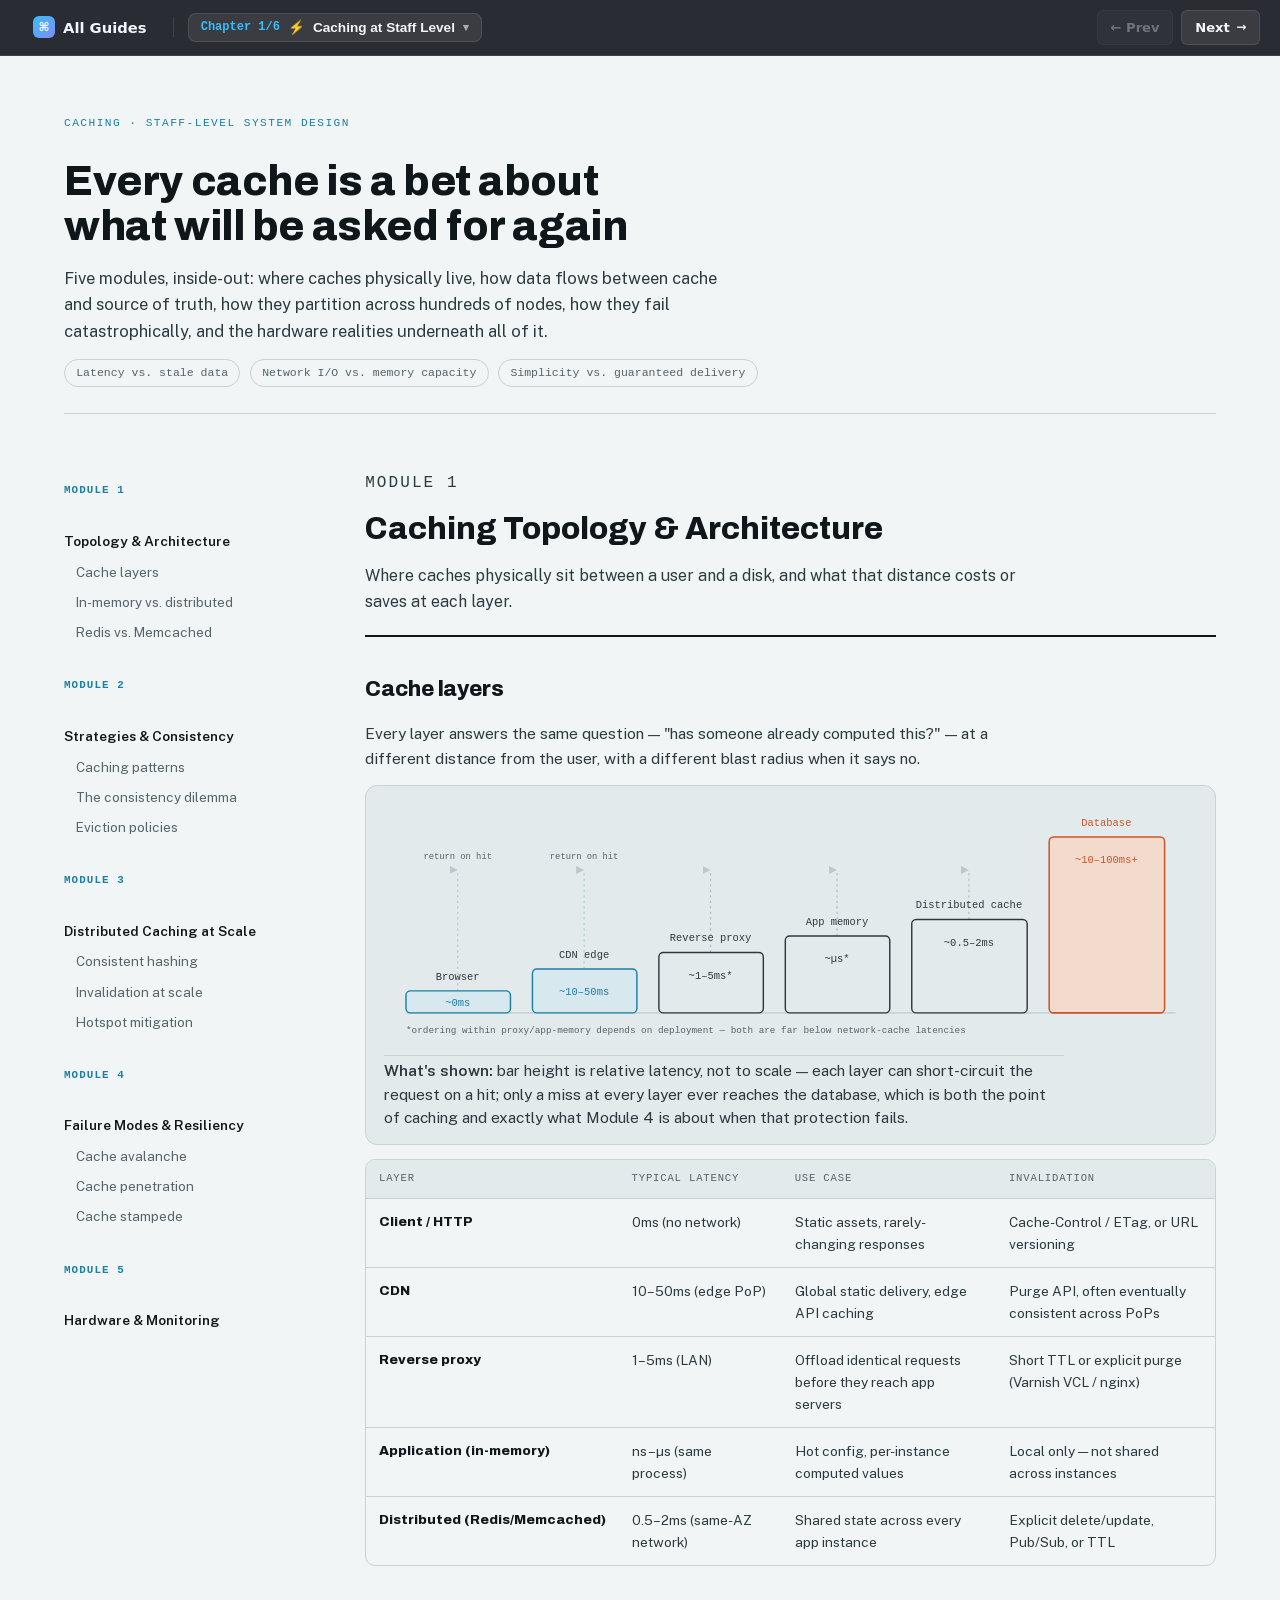
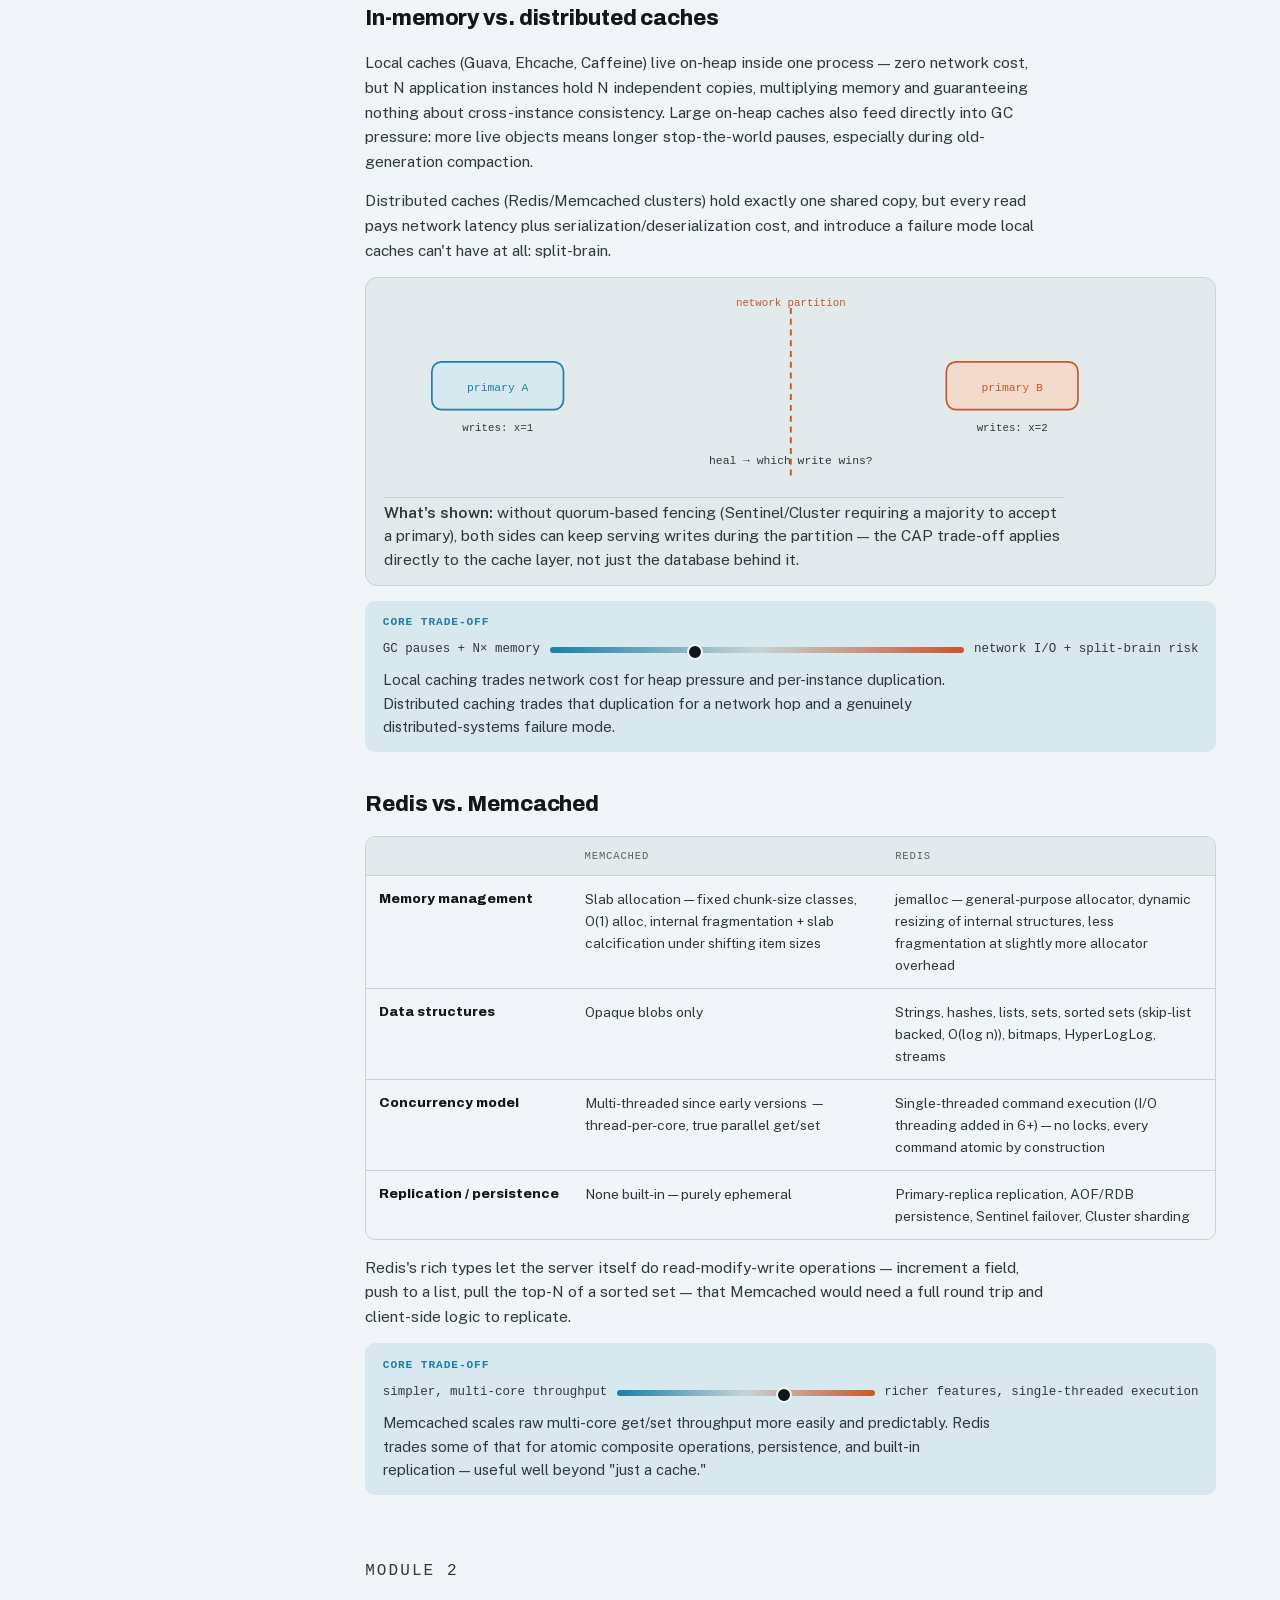
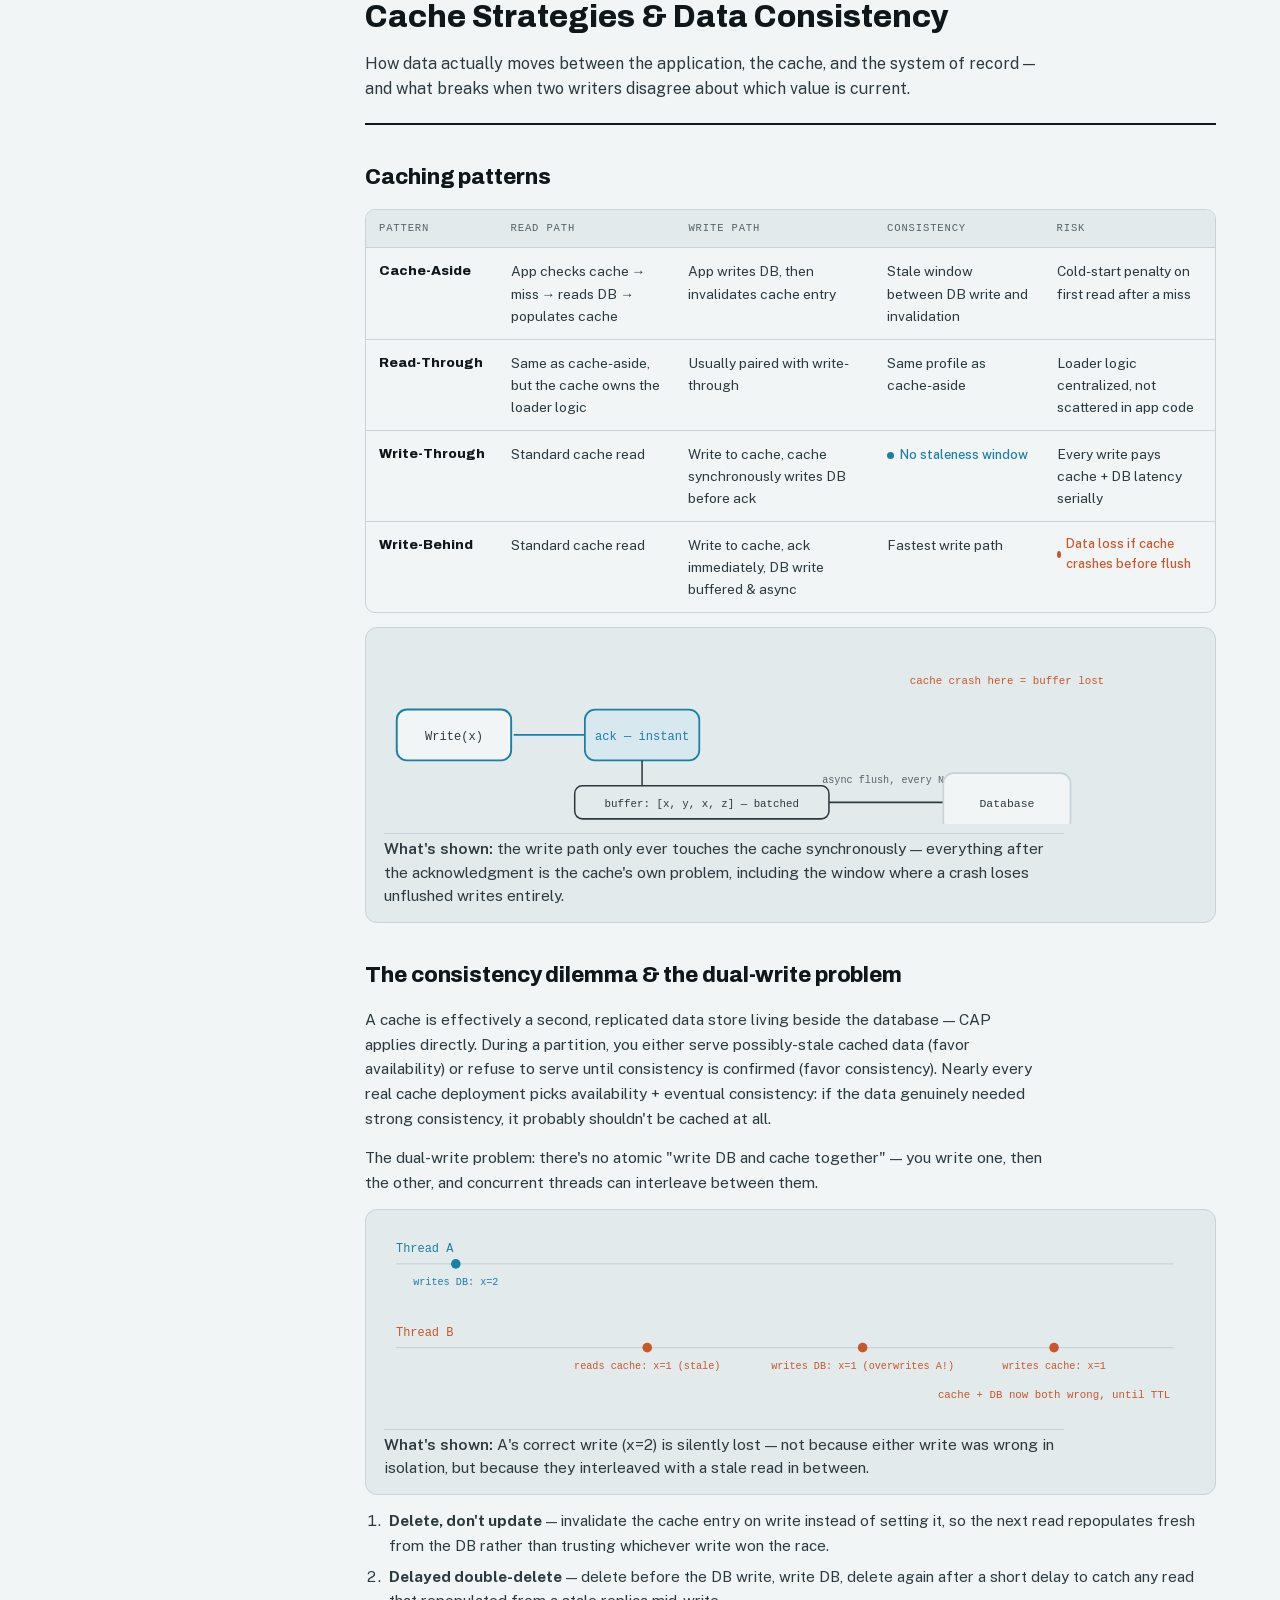
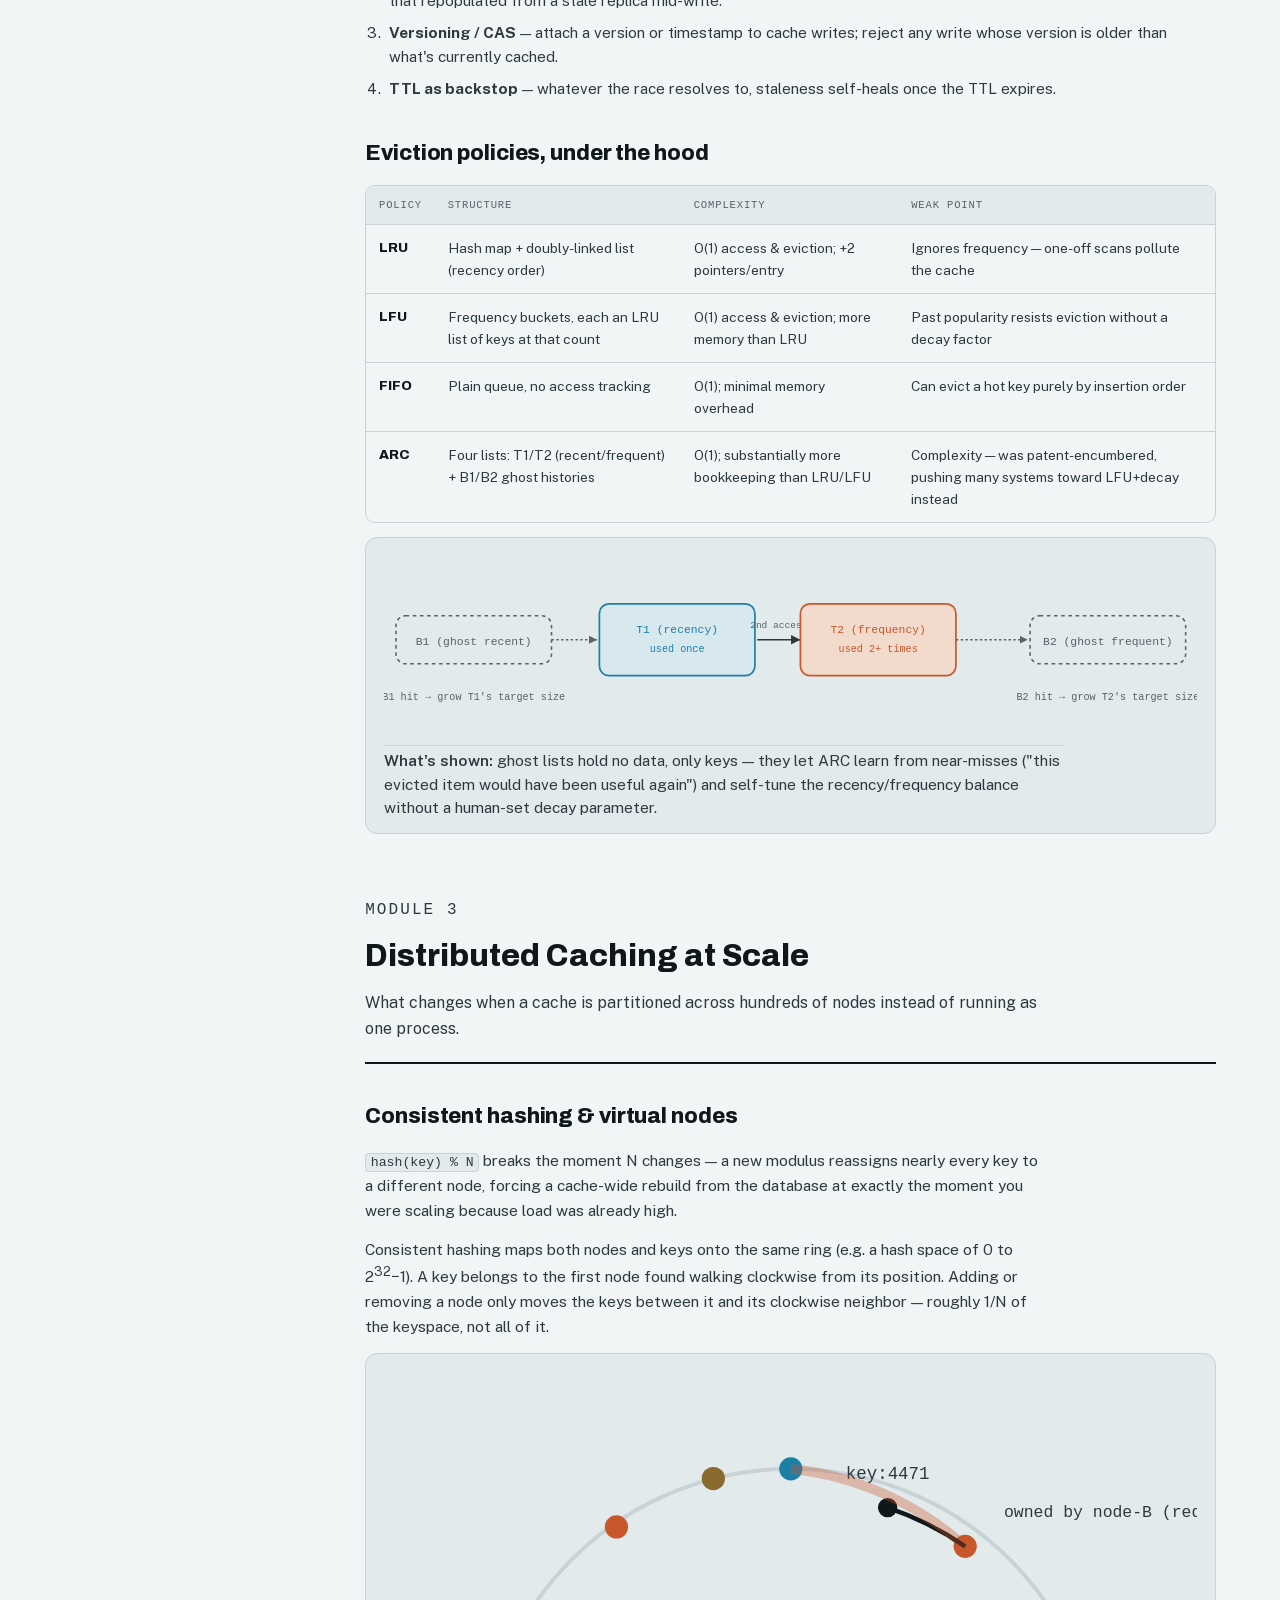
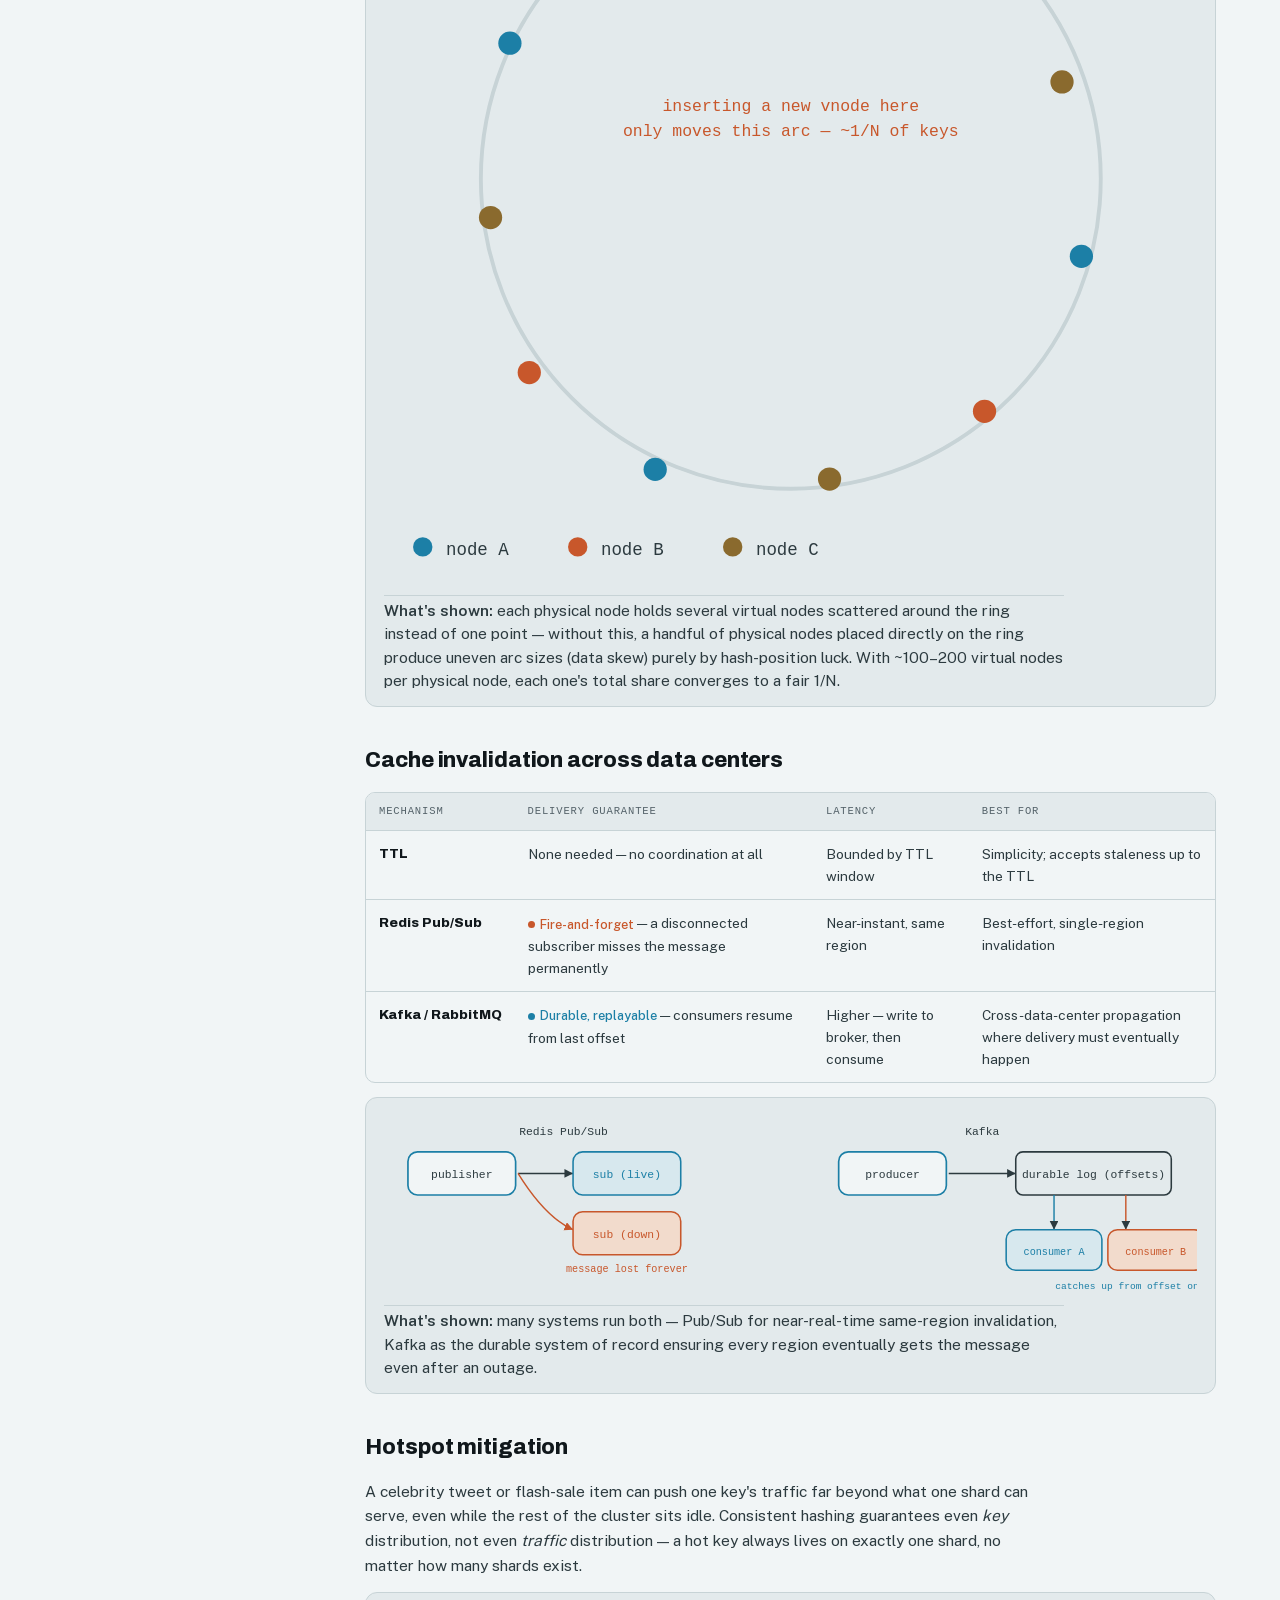
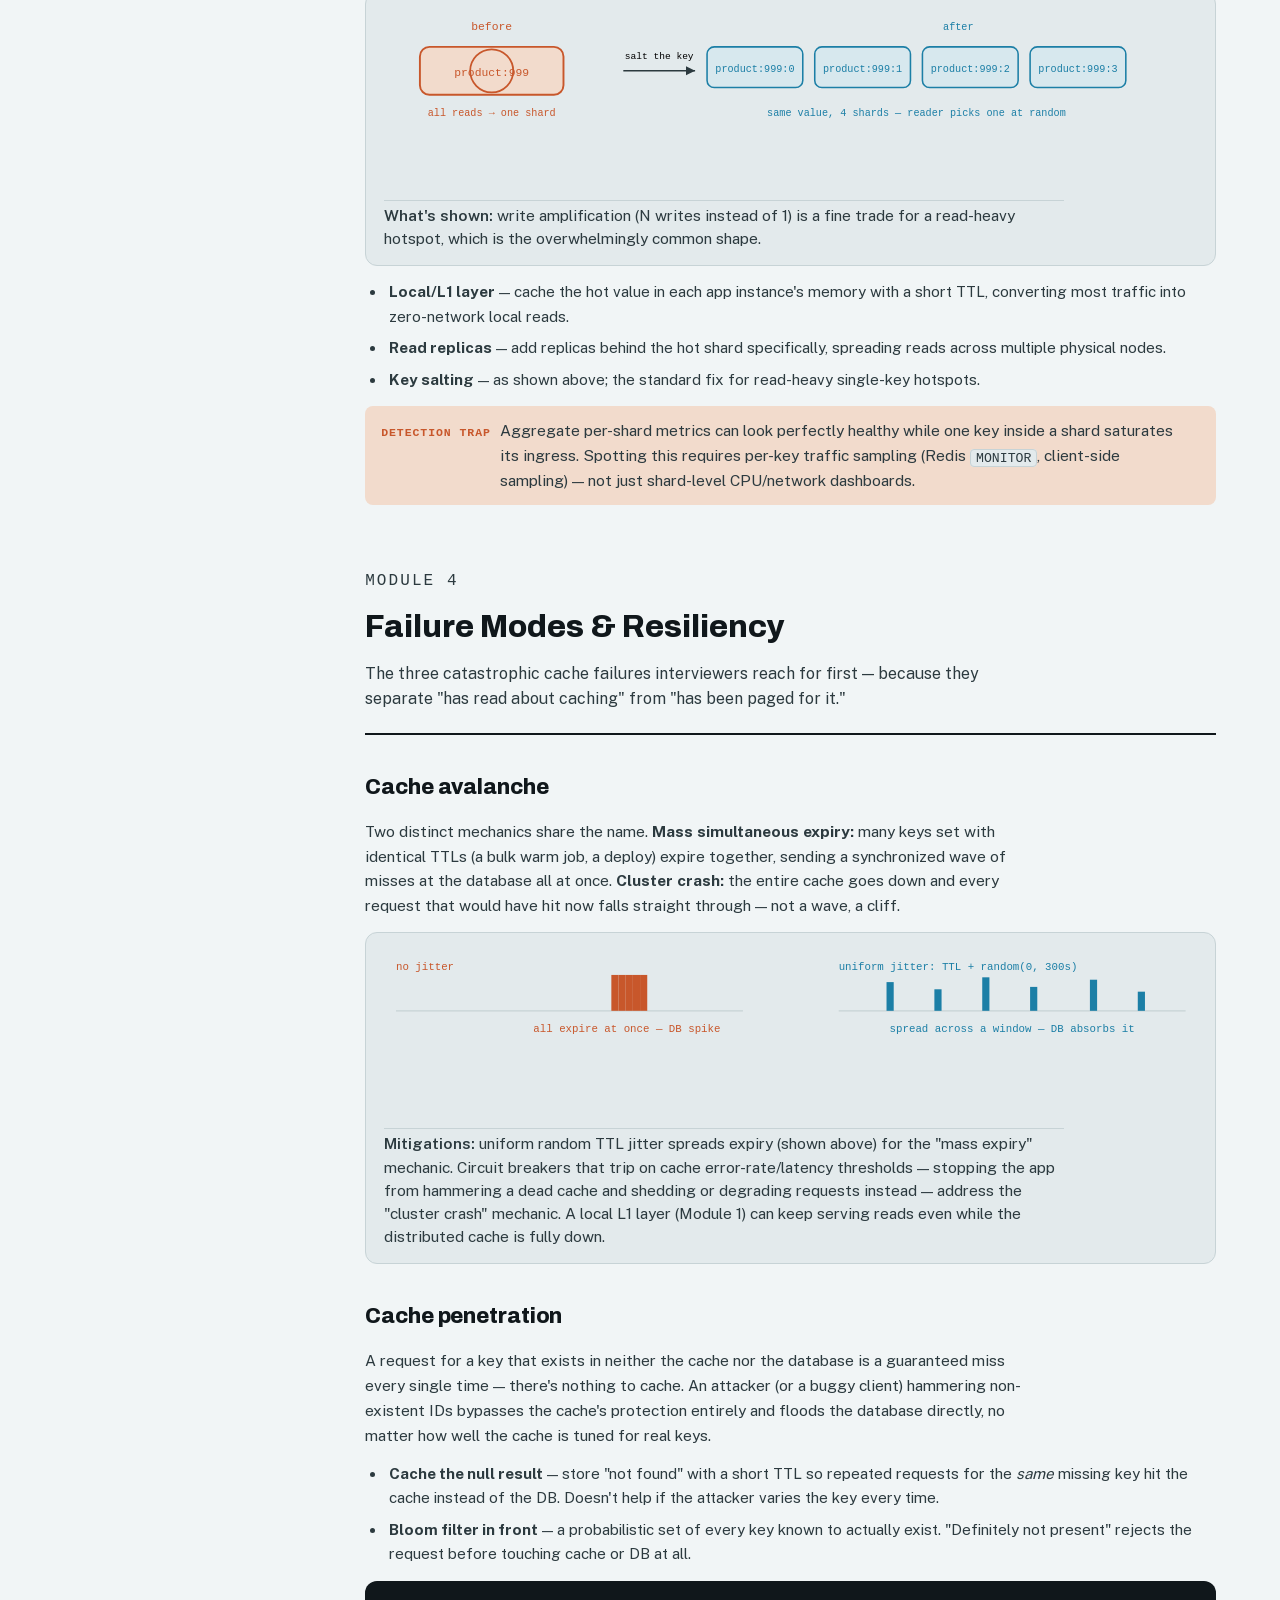
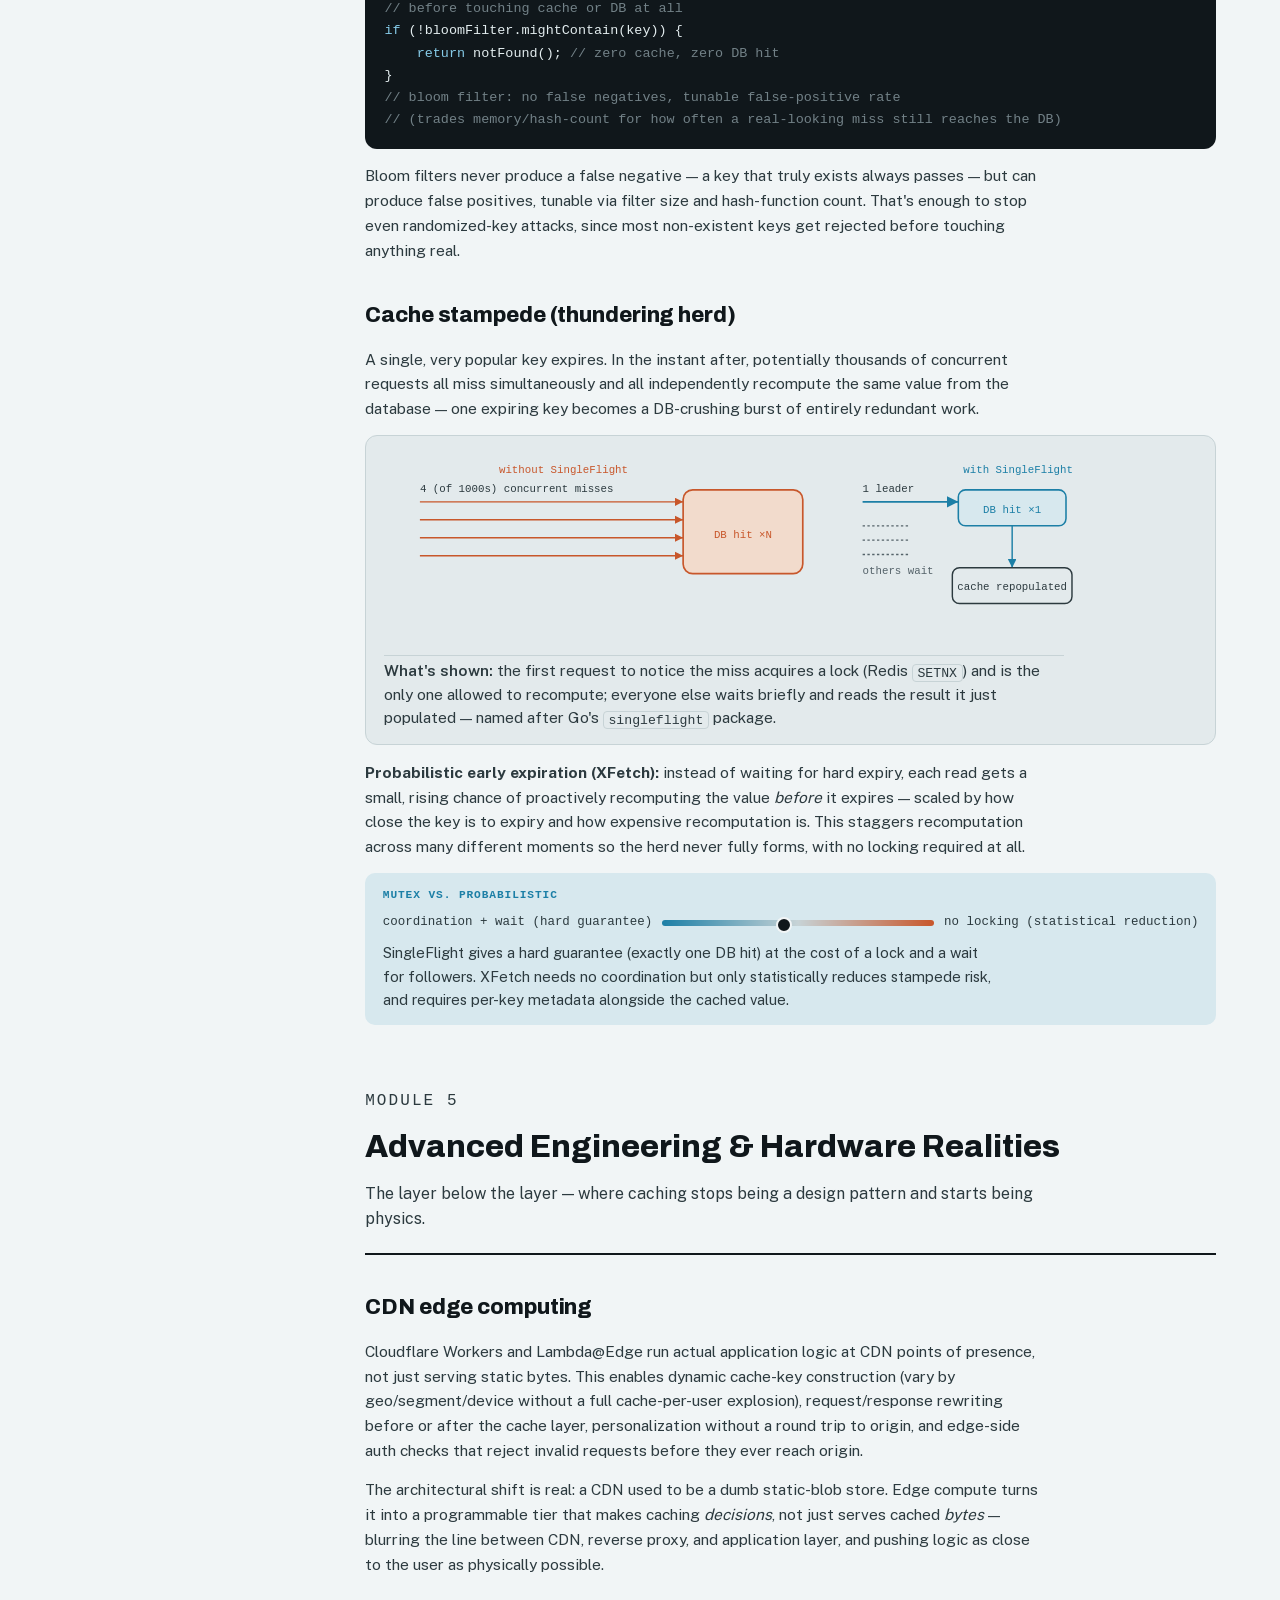
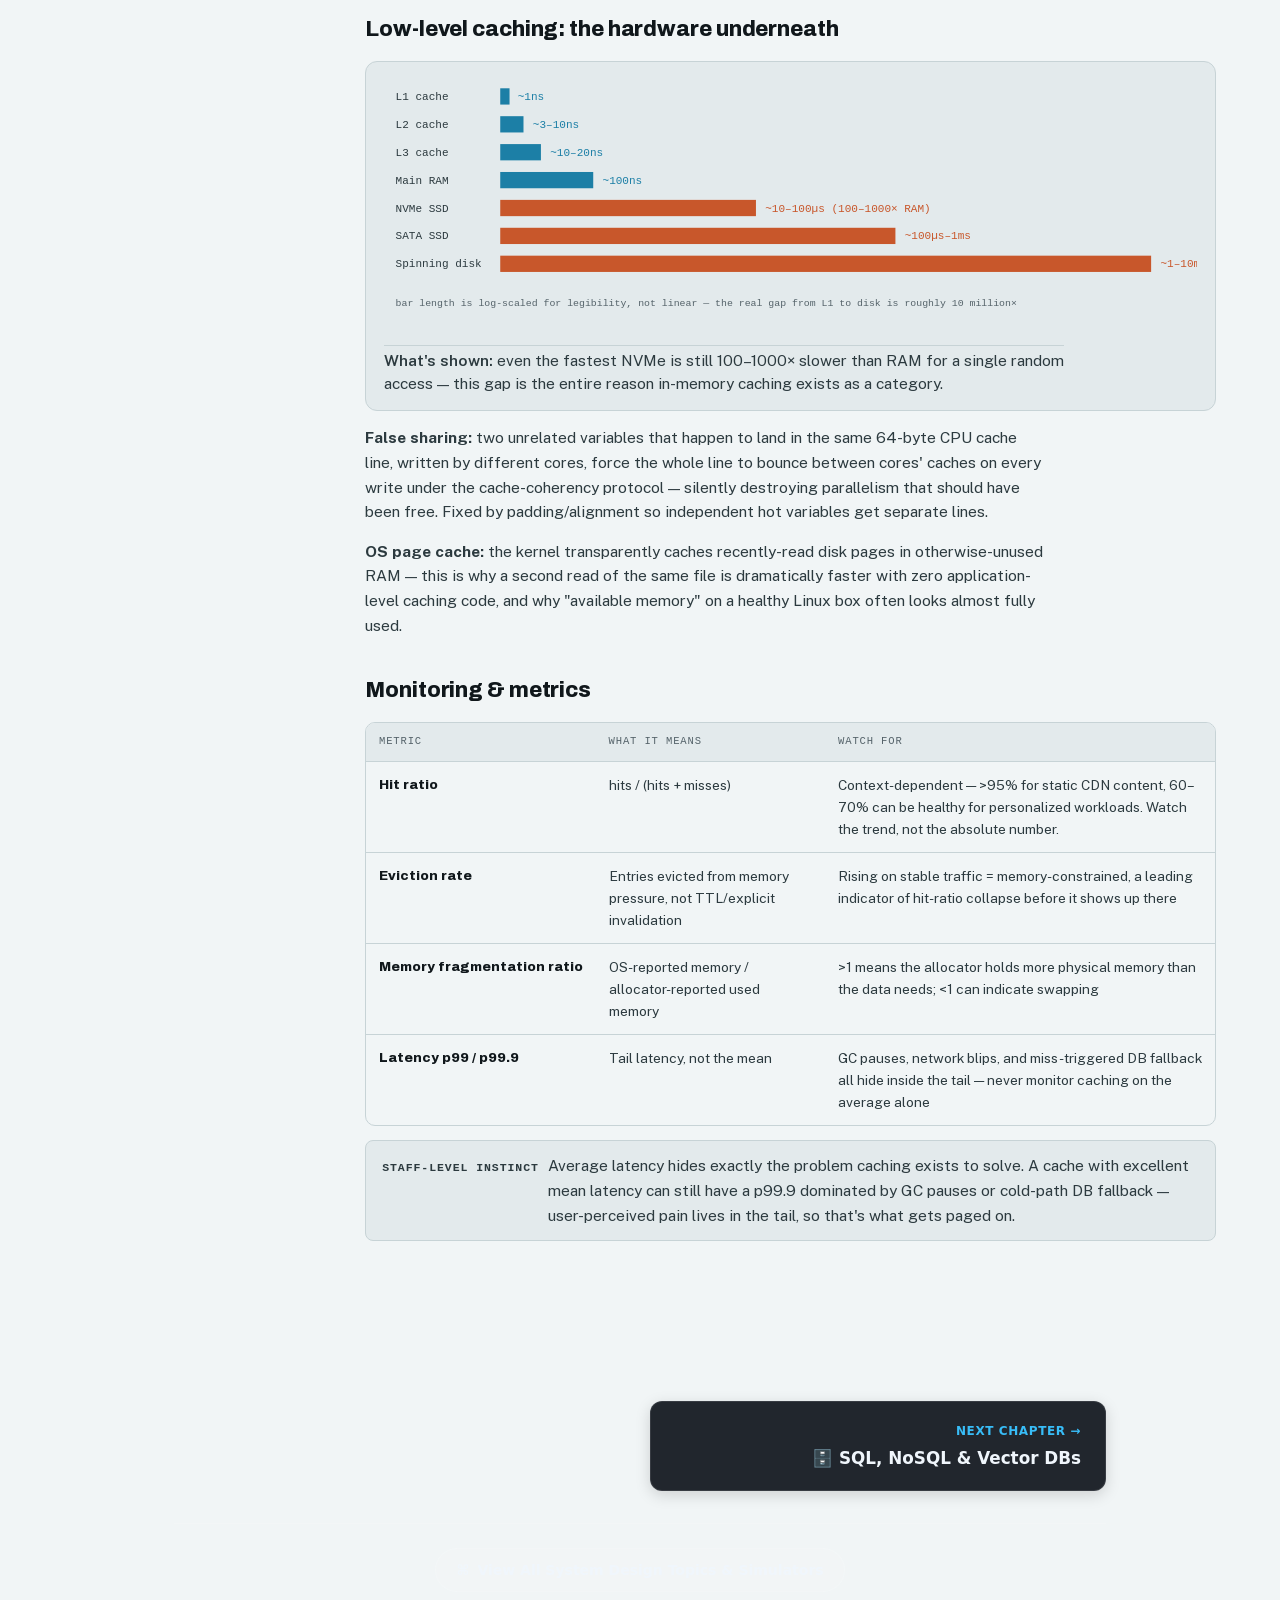
==== commit a822aa6a: "Add universal publication navigation with chapter jumping, reading progress, and pagination" ====
--- a/Caching.html
+++ b/Caching.html
@@ -1,4 +1,6 @@
-<!doctype html><html><head><meta charset=utf8><meta name=viewport content="width=device-width,initial-scale=1"><style>:root{color-scheme:light}body{margin:0;padding:0;font:14px -apple-system,BlinkMacSystemFont,sans-serif;background:#faf9f5;color:#141413}img{max-width:100%}</style></head><body>
+<!doctype html><html><head><meta charset=utf8><meta name=viewport content="width=device-width,initial-scale=1"><style>:root{color-scheme:light}body{margin:0;padding:0;font:14px -apple-system,BlinkMacSystemFont,sans-serif;background:#faf9f5;color:#141413}img{max-width:100%}</style>    <link rel="stylesheet" href="./nav.css">
+    <script src="./nav.js" defer></script>
+</head><body>
 <title>Caching at Staff Level</title>
 <style>
   @font-face {
--- a/nav.css
+++ b/nav.css
@@ -0,0 +1,408 @@
+/* ==========================================================================
+   Universal Blog / Publication Navigation for System Design Field Guide
+   ========================================================================== */
+
+:root {
+  --lsd-nav-bg: rgba(13, 17, 23, 0.88);
+  --lsd-nav-border: rgba(255, 255, 255, 0.1);
+  --lsd-nav-text: #F0F6FC;
+  --lsd-nav-muted: #8B949E;
+  --lsd-nav-primary: #38BDF8;
+  --lsd-nav-primary-rgb: 56, 189, 248;
+  --lsd-nav-accent: #818CF8;
+  --lsd-nav-hover: rgba(255, 255, 255, 0.08);
+  --lsd-nav-card-bg: rgba(22, 27, 34, 0.95);
+  --lsd-nav-font: 'Plus Jakarta Sans', system-ui, -apple-system, sans-serif;
+  --lsd-nav-mono: 'JetBrains Mono', ui-monospace, monospace;
+}
+
+/* Light mode adjustments if page is in light theme */
+[data-theme="light"] {
+  --lsd-nav-bg: rgba(255, 255, 255, 0.9);
+  --lsd-nav-border: rgba(0, 0, 0, 0.1);
+  --lsd-nav-text: #1F2937;
+  --lsd-nav-muted: #6B7280;
+  --lsd-nav-primary: #0284C7;
+  --lsd-nav-primary-rgb: 2, 132, 199;
+  --lsd-nav-accent: #6366F1;
+  --lsd-nav-hover: rgba(0, 0, 0, 0.05);
+  --lsd-nav-card-bg: rgba(255, 255, 255, 0.98);
+}
+
+/* 1. Global Reading Progress Bar */
+#lsd-progress-bar {
+  position: fixed;
+  top: 0;
+  left: 0;
+  height: 3px;
+  width: 0%;
+  background: linear-gradient(90deg, var(--lsd-nav-primary), var(--lsd-nav-accent));
+  z-index: 100000;
+  transition: width 0.1s ease-out;
+  box-shadow: 0 0 10px rgba(var(--lsd-nav-primary-rgb), 0.5);
+}
+
+/* 2. Universal Sticky Top Nav */
+.lsd-top-nav {
+  position: sticky;
+  top: 0;
+  left: 0;
+  width: 100%;
+  height: 56px;
+  background: var(--lsd-nav-bg);
+  backdrop-filter: blur(14px);
+  -webkit-backdrop-filter: blur(14px);
+  border-bottom: 1px solid var(--lsd-nav-border);
+  z-index: 99999;
+  font-family: var(--lsd-nav-font);
+  color: var(--lsd-nav-text);
+  box-sizing: border-box;
+}
+
+.lsd-nav-container {
+  max-width: 1280px;
+  height: 100%;
+  margin: 0 auto;
+  padding: 0 1.25rem;
+  display: flex;
+  align-items: center;
+  justify-content: space-between;
+  gap: 1rem;
+}
+
+.lsd-nav-left {
+  display: flex;
+  align-items: center;
+  gap: 0.85rem;
+}
+
+.lsd-hub-link {
+  display: inline-flex;
+  align-items: center;
+  gap: 0.5rem;
+  color: var(--lsd-nav-text);
+  text-decoration: none;
+  font-weight: 700;
+  font-size: 0.92rem;
+  padding: 0.4rem 0.75rem;
+  border-radius: 8px;
+  border: 1px solid transparent;
+  transition: all 0.2s ease;
+}
+
+.lsd-hub-link:hover {
+  background: var(--lsd-nav-hover);
+  border-color: var(--lsd-nav-border);
+}
+
+.lsd-hub-badge {
+  background: linear-gradient(135deg, var(--lsd-nav-primary), var(--lsd-nav-accent));
+  color: white;
+  width: 22px;
+  height: 22px;
+  border-radius: 6px;
+  display: flex;
+  align-items: center;
+  justify-content: center;
+  font-size: 0.75rem;
+  font-weight: 800;
+}
+
+.lsd-divider {
+  width: 1px;
+  height: 20px;
+  background: var(--lsd-nav-border);
+}
+
+/* Chapter Switcher Menu Trigger */
+.lsd-chapter-trigger {
+  display: inline-flex;
+  align-items: center;
+  gap: 0.5rem;
+  padding: 0.35rem 0.75rem;
+  background: var(--lsd-nav-hover);
+  border: 1px solid var(--lsd-nav-border);
+  border-radius: 8px;
+  color: var(--lsd-nav-text);
+  font-size: 0.85rem;
+  font-weight: 600;
+  cursor: pointer;
+  transition: all 0.2s ease;
+}
+
+.lsd-chapter-trigger:hover {
+  border-color: var(--lsd-nav-primary);
+  background: rgba(var(--lsd-nav-primary-rgb), 0.1);
+}
+
+.lsd-chapter-num {
+  font-family: var(--lsd-nav-mono);
+  font-size: 0.75rem;
+  color: var(--lsd-nav-primary);
+}
+
+.lsd-nav-right {
+  display: flex;
+  align-items: center;
+  gap: 0.5rem;
+}
+
+.lsd-nav-btn {
+  display: inline-flex;
+  align-items: center;
+  gap: 0.4rem;
+  padding: 0.35rem 0.8rem;
+  background: var(--lsd-nav-hover);
+  border: 1px solid var(--lsd-nav-border);
+  border-radius: 6px;
+  color: var(--lsd-nav-text);
+  text-decoration: none;
+  font-size: 0.82rem;
+  font-weight: 600;
+  transition: all 0.2s ease;
+}
+
+.lsd-nav-btn:hover:not(.disabled) {
+  border-color: var(--lsd-nav-primary);
+  color: var(--lsd-nav-primary);
+  transform: translateY(-1px);
+}
+
+.lsd-nav-btn.disabled {
+  opacity: 0.35;
+  cursor: not-allowed;
+  pointer-events: none;
+}
+
+/* 3. Chapter Dropdown Menu Overlay */
+.lsd-menu-overlay {
+  position: fixed;
+  inset: 0;
+  background: rgba(0, 0, 0, 0.6);
+  backdrop-filter: blur(6px);
+  -webkit-backdrop-filter: blur(6px);
+  z-index: 999999;
+  display: none;
+  align-items: flex-start;
+  justify-content: center;
+  padding-top: 70px;
+}
+
+.lsd-menu-overlay.active {
+  display: flex;
+  animation: lsdFadeIn 0.2s ease;
+}
+
+@keyframes lsdFadeIn {
+  from { opacity: 0; transform: translateY(-8px); }
+  to { opacity: 1; transform: translateY(0); }
+}
+
+.lsd-menu-panel {
+  background: var(--lsd-nav-card-bg);
+  border: 1px solid var(--lsd-nav-border);
+  border-radius: 16px;
+  width: 90%;
+  max-width: 620px;
+  box-shadow: 0 20px 40px rgba(0, 0, 0, 0.4);
+  overflow: hidden;
+  font-family: var(--lsd-nav-font);
+}
+
+.lsd-menu-header {
+  padding: 1rem 1.25rem;
+  border-bottom: 1px solid var(--lsd-nav-border);
+  display: flex;
+  justify-content: space-between;
+  align-items: center;
+}
+
+.lsd-menu-title {
+  font-size: 0.95rem;
+  font-weight: 700;
+  color: var(--lsd-nav-text);
+}
+
+.lsd-menu-close {
+  background: none;
+  border: none;
+  color: var(--lsd-nav-muted);
+  font-size: 1.2rem;
+  cursor: pointer;
+  padding: 0.2rem 0.5rem;
+  border-radius: 4px;
+}
+
+.lsd-menu-close:hover {
+  color: var(--lsd-nav-text);
+  background: var(--lsd-nav-hover);
+}
+
+.lsd-menu-list {
+  padding: 0.75rem;
+  display: flex;
+  flex-direction: column;
+  gap: 0.4rem;
+  max-height: 70vh;
+  overflow-y: auto;
+}
+
+.lsd-menu-item {
+  display: flex;
+  align-items: center;
+  gap: 0.85rem;
+  padding: 0.75rem 1rem;
+  border-radius: 10px;
+  text-decoration: none;
+  color: var(--lsd-nav-text);
+  transition: all 0.15s ease;
+  border: 1px solid transparent;
+}
+
+.lsd-menu-item:hover {
+  background: var(--lsd-nav-hover);
+  border-color: var(--lsd-nav-border);
+}
+
+.lsd-menu-item.current {
+  background: rgba(var(--lsd-nav-primary-rgb), 0.12);
+  border-color: rgba(var(--lsd-nav-primary-rgb), 0.35);
+}
+
+.lsd-item-icon {
+  font-size: 1.25rem;
+  width: 32px;
+  height: 32px;
+  display: flex;
+  align-items: center;
+  justify-content: center;
+  border-radius: 8px;
+  background: var(--lsd-nav-hover);
+}
+
+.lsd-item-info {
+  flex: 1;
+}
+
+.lsd-item-title {
+  font-size: 0.92rem;
+  font-weight: 600;
+  display: flex;
+  align-items: center;
+  gap: 0.5rem;
+}
+
+.lsd-item-desc {
+  font-size: 0.78rem;
+  color: var(--lsd-nav-muted);
+  margin-top: 0.15rem;
+}
+
+.lsd-item-badge {
+  font-family: var(--lsd-nav-mono);
+  font-size: 0.7rem;
+  color: var(--lsd-nav-primary);
+  background: rgba(var(--lsd-nav-primary-rgb), 0.1);
+  padding: 0.15rem 0.4rem;
+  border-radius: 4px;
+}
+
+/* 4. Bottom Article Pagination Section (Previous & Next Post) */
+.lsd-bottom-nav {
+  max-width: 980px;
+  margin: 4rem auto 2.5rem;
+  padding: 0 1.5rem;
+  font-family: var(--lsd-nav-font);
+  box-sizing: border-box;
+}
+
+.lsd-pagination-grid {
+  display: grid;
+  grid-template-columns: 1fr 1fr;
+  gap: 1.25rem;
+  margin-bottom: 2rem;
+}
+
+.lsd-pagination-card {
+  display: flex;
+  flex-direction: column;
+  padding: 1.25rem 1.5rem;
+  border-radius: 12px;
+  background: var(--lsd-nav-card-bg);
+  border: 1px solid var(--lsd-nav-border);
+  text-decoration: none;
+  color: inherit;
+  transition: all 0.2s ease;
+  box-shadow: 0 4px 15px rgba(0, 0, 0, 0.15);
+}
+
+.lsd-pagination-card:hover {
+  border-color: var(--lsd-nav-primary);
+  transform: translateY(-2px);
+  box-shadow: 0 8px 25px rgba(0, 0, 0, 0.25);
+}
+
+.lsd-pagination-card.next {
+  text-align: right;
+  align-items: flex-end;
+}
+
+.lsd-pagination-label {
+  font-size: 0.75rem;
+  font-weight: 700;
+  text-transform: uppercase;
+  letter-spacing: 0.05em;
+  color: var(--lsd-nav-primary);
+  margin-bottom: 0.4rem;
+  display: flex;
+  align-items: center;
+  gap: 0.4rem;
+}
+
+.lsd-pagination-title {
+  font-size: 1.05rem;
+  font-weight: 700;
+  color: var(--lsd-nav-text);
+  line-height: 1.35;
+}
+
+.lsd-bottom-hub-bar {
+  text-align: center;
+  padding-top: 1.5rem;
+  border-top: 1px solid var(--lsd-nav-border);
+}
+
+.lsd-bottom-hub-btn {
+  display: inline-flex;
+  align-items: center;
+  gap: 0.5rem;
+  padding: 0.6rem 1.25rem;
+  border-radius: 999px;
+  background: var(--lsd-nav-hover);
+  border: 1px solid var(--lsd-nav-border);
+  color: var(--lsd-nav-text);
+  font-size: 0.875rem;
+  font-weight: 600;
+  text-decoration: none;
+  transition: all 0.2s ease;
+}
+
+.lsd-bottom-hub-btn:hover {
+  background: var(--lsd-nav-primary);
+  color: white;
+  border-color: var(--lsd-nav-primary);
+  transform: translateY(-1px);
+}
+
+@media (max-width: 680px) {
+  .lsd-chapter-name {
+    display: none;
+  }
+  .lsd-pagination-grid {
+    grid-template-columns: 1fr;
+  }
+  .lsd-pagination-card.next {
+    text-align: left;
+    align-items: flex-start;
+  }
+}
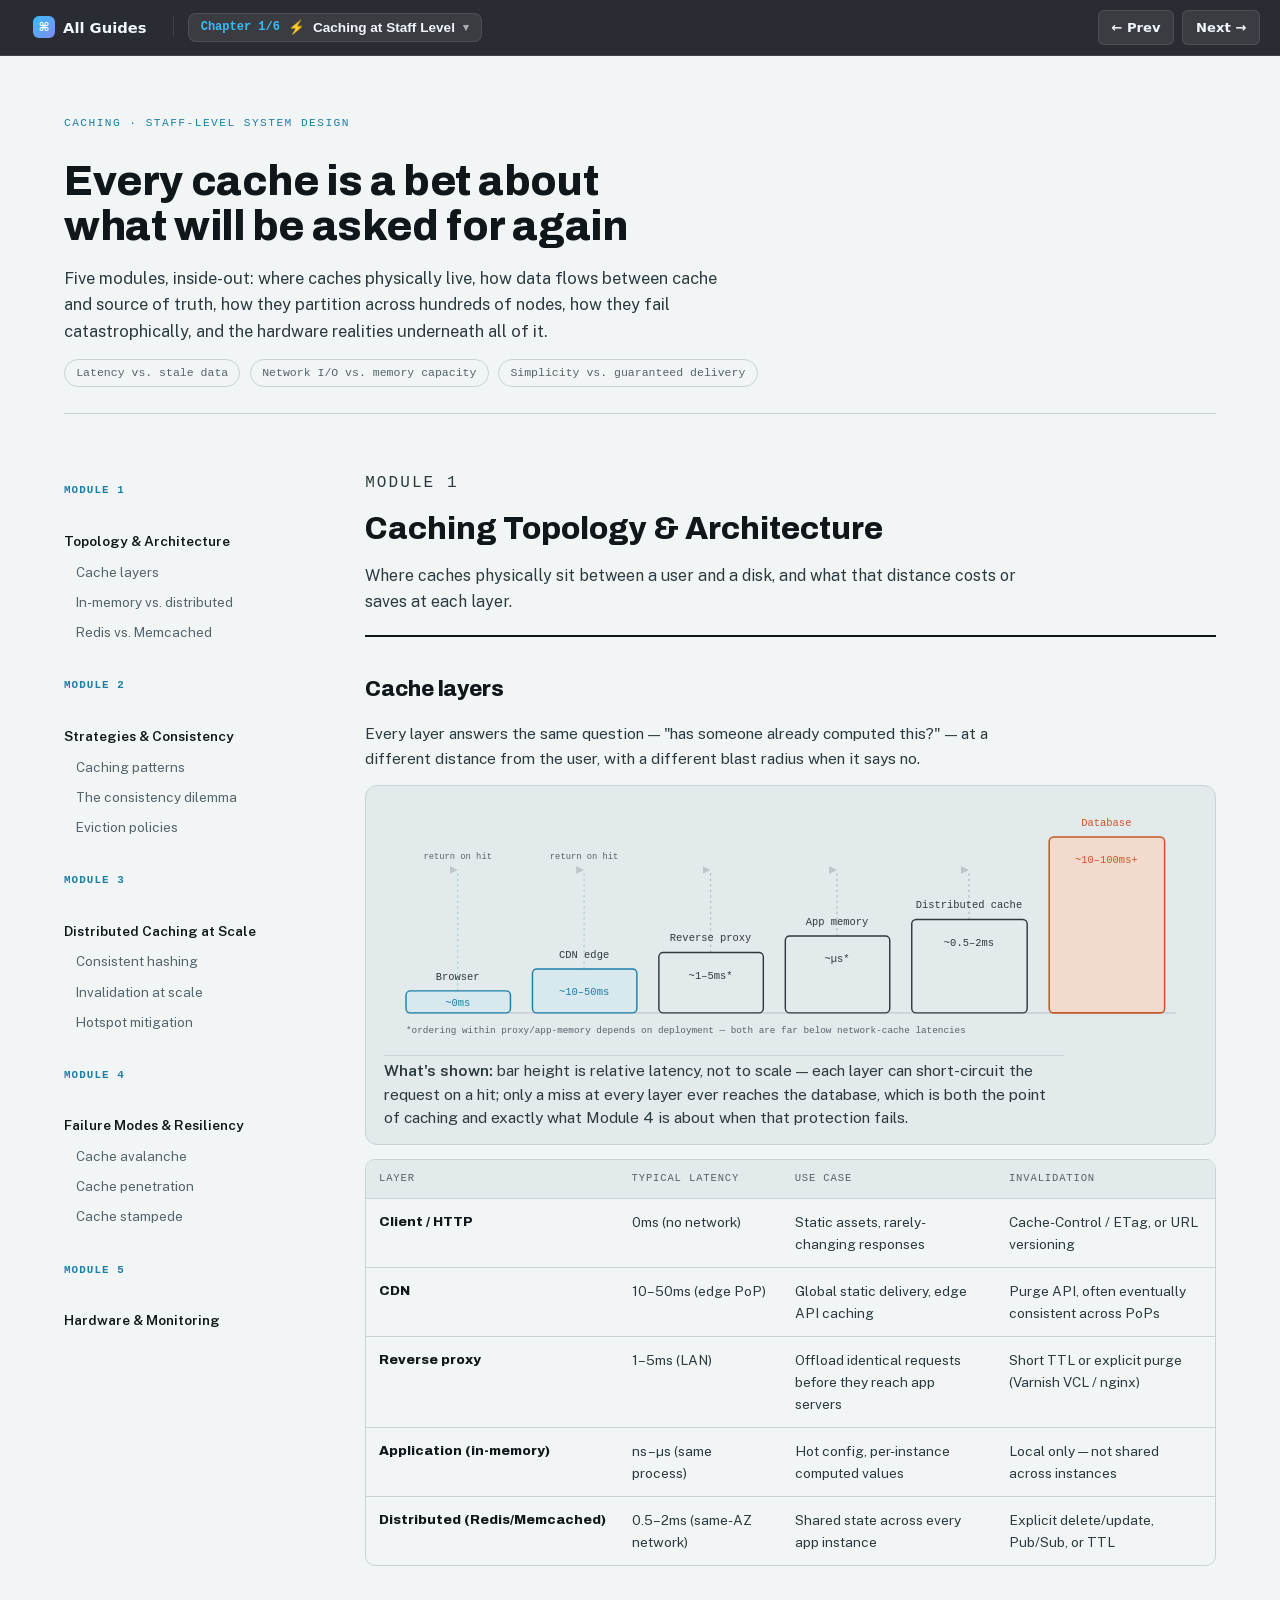
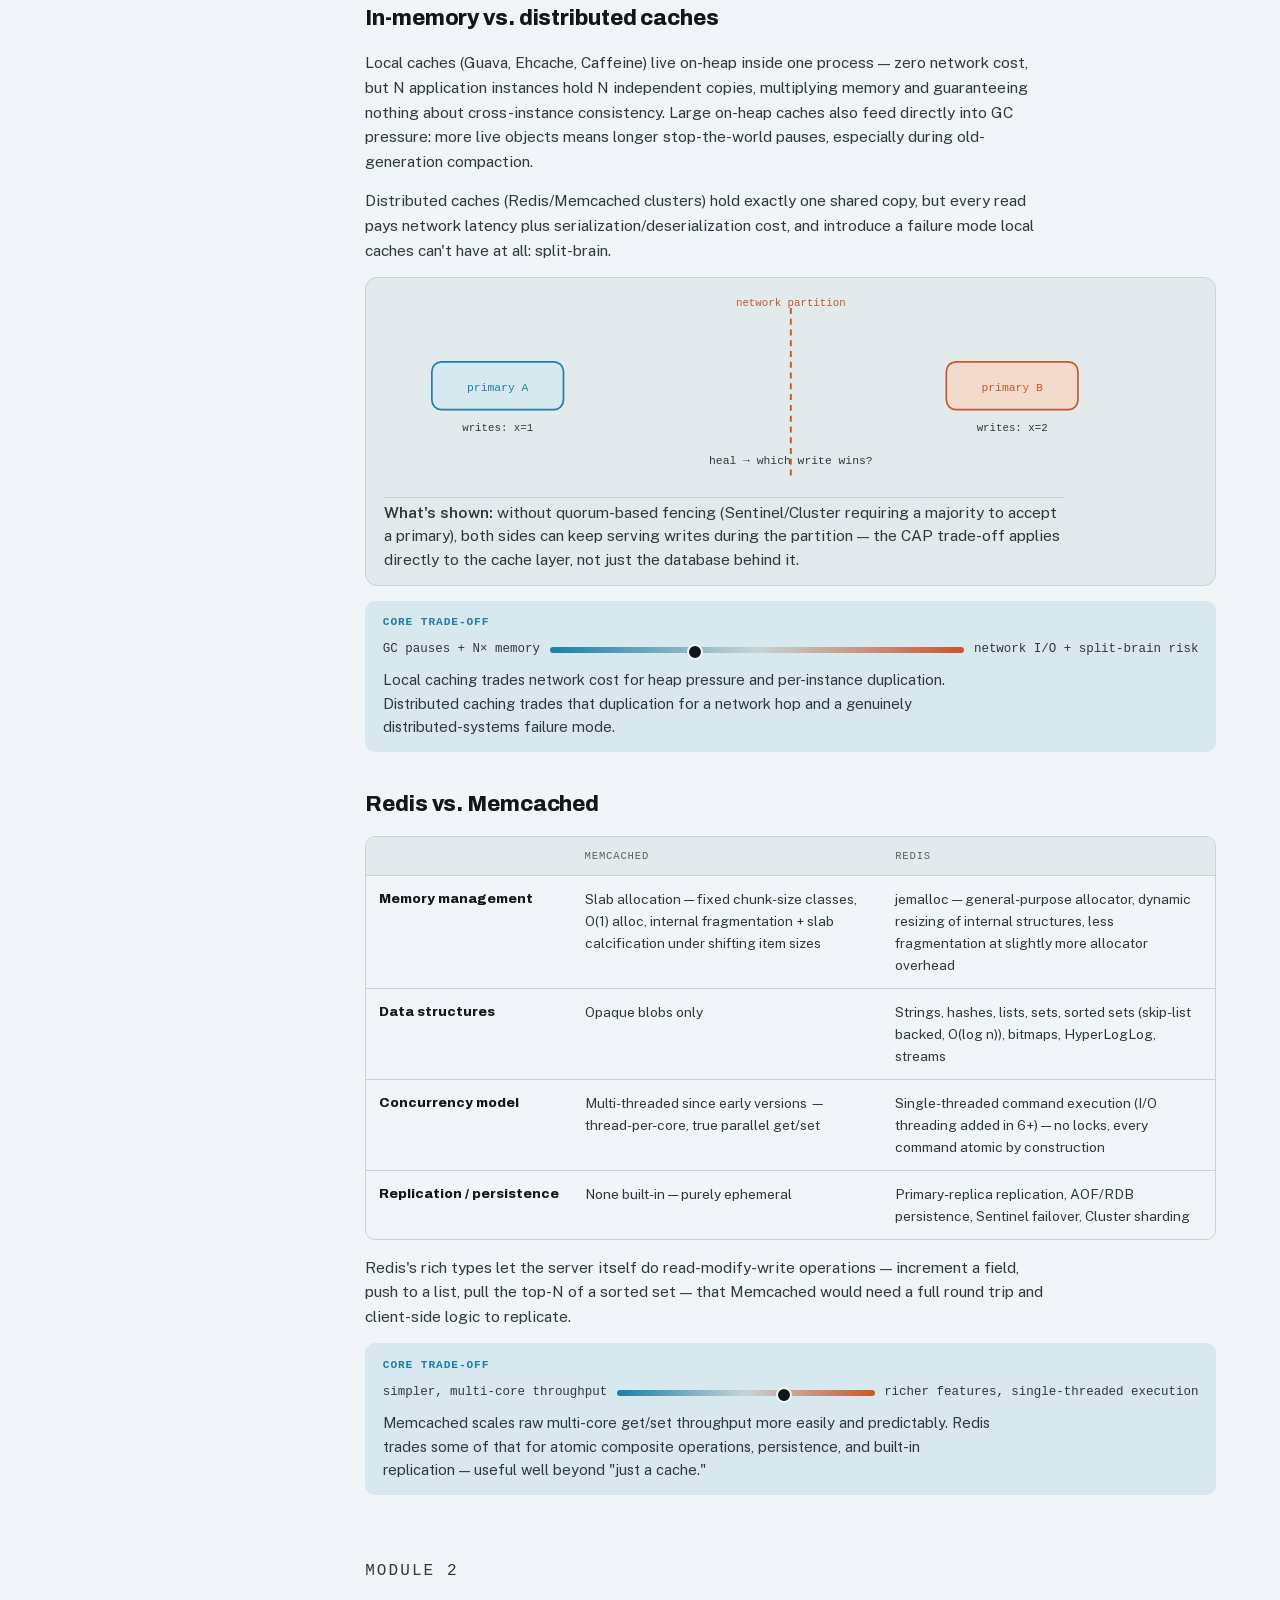
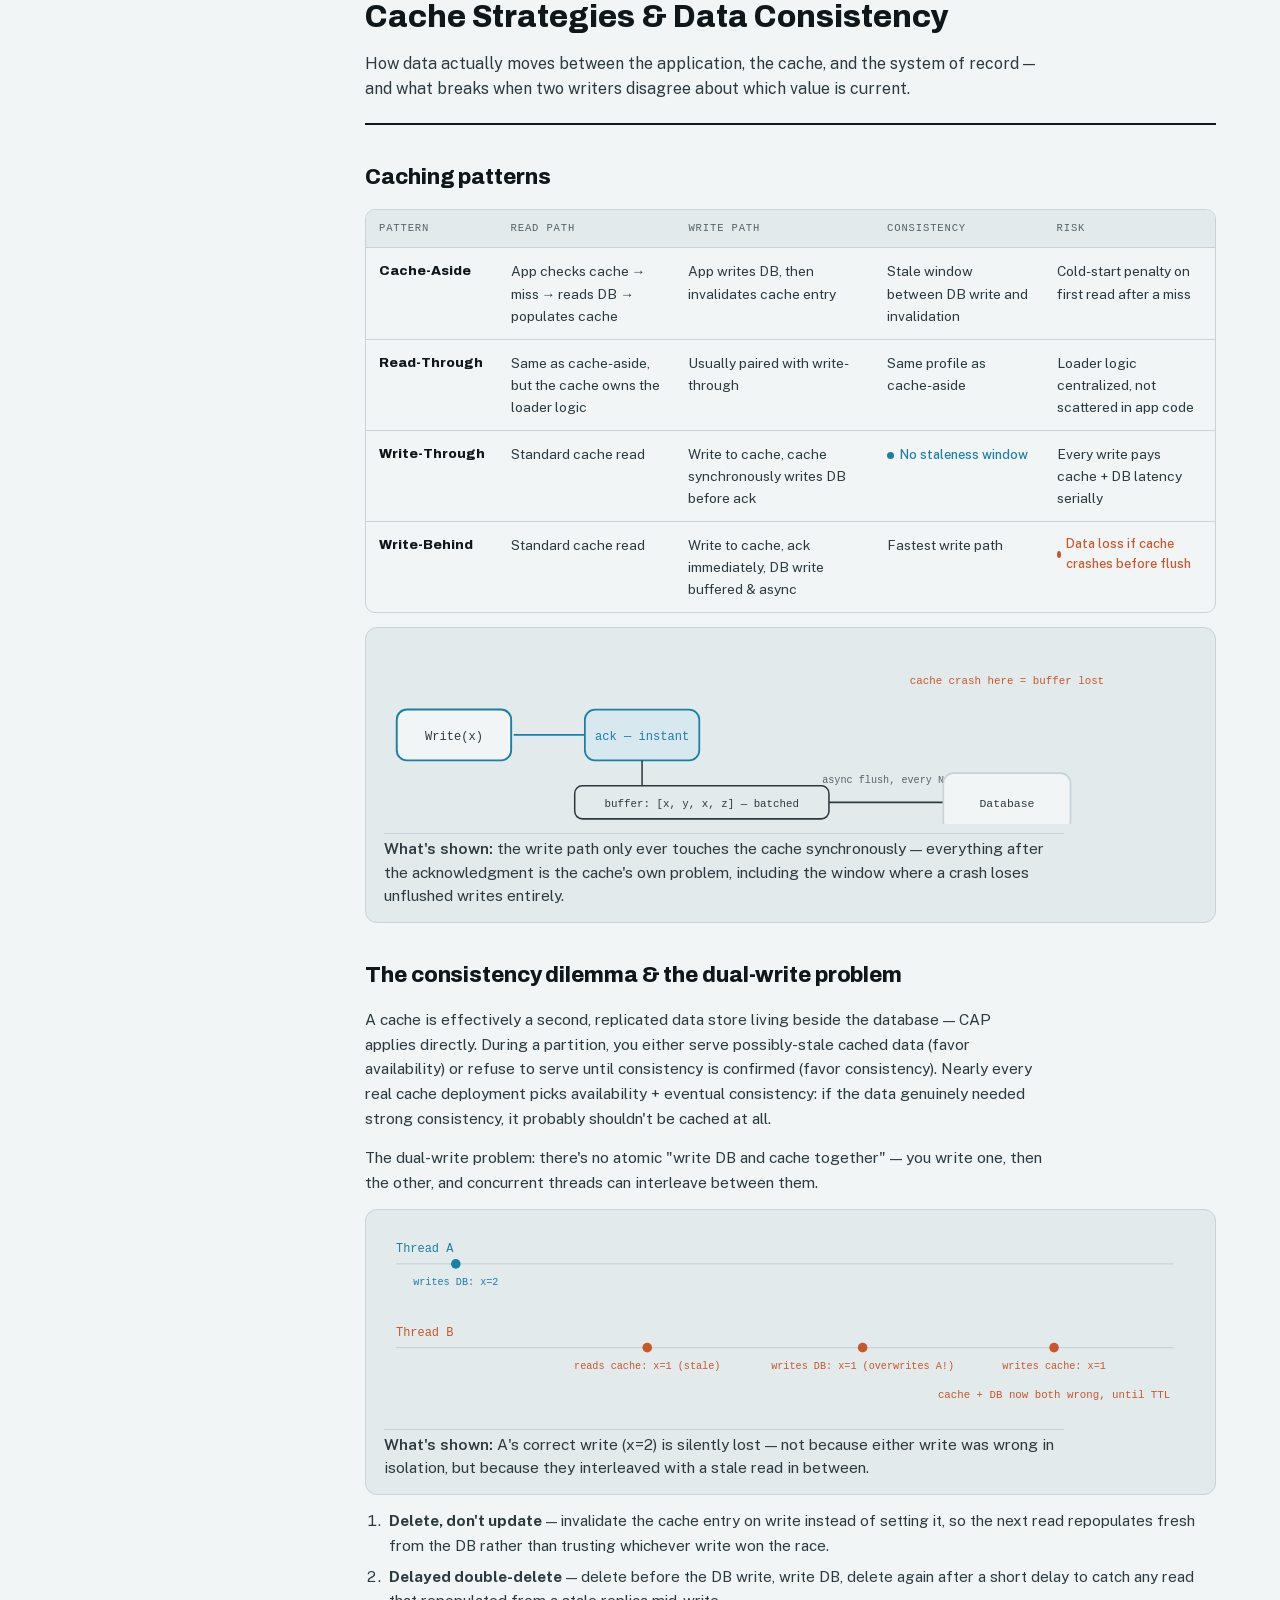
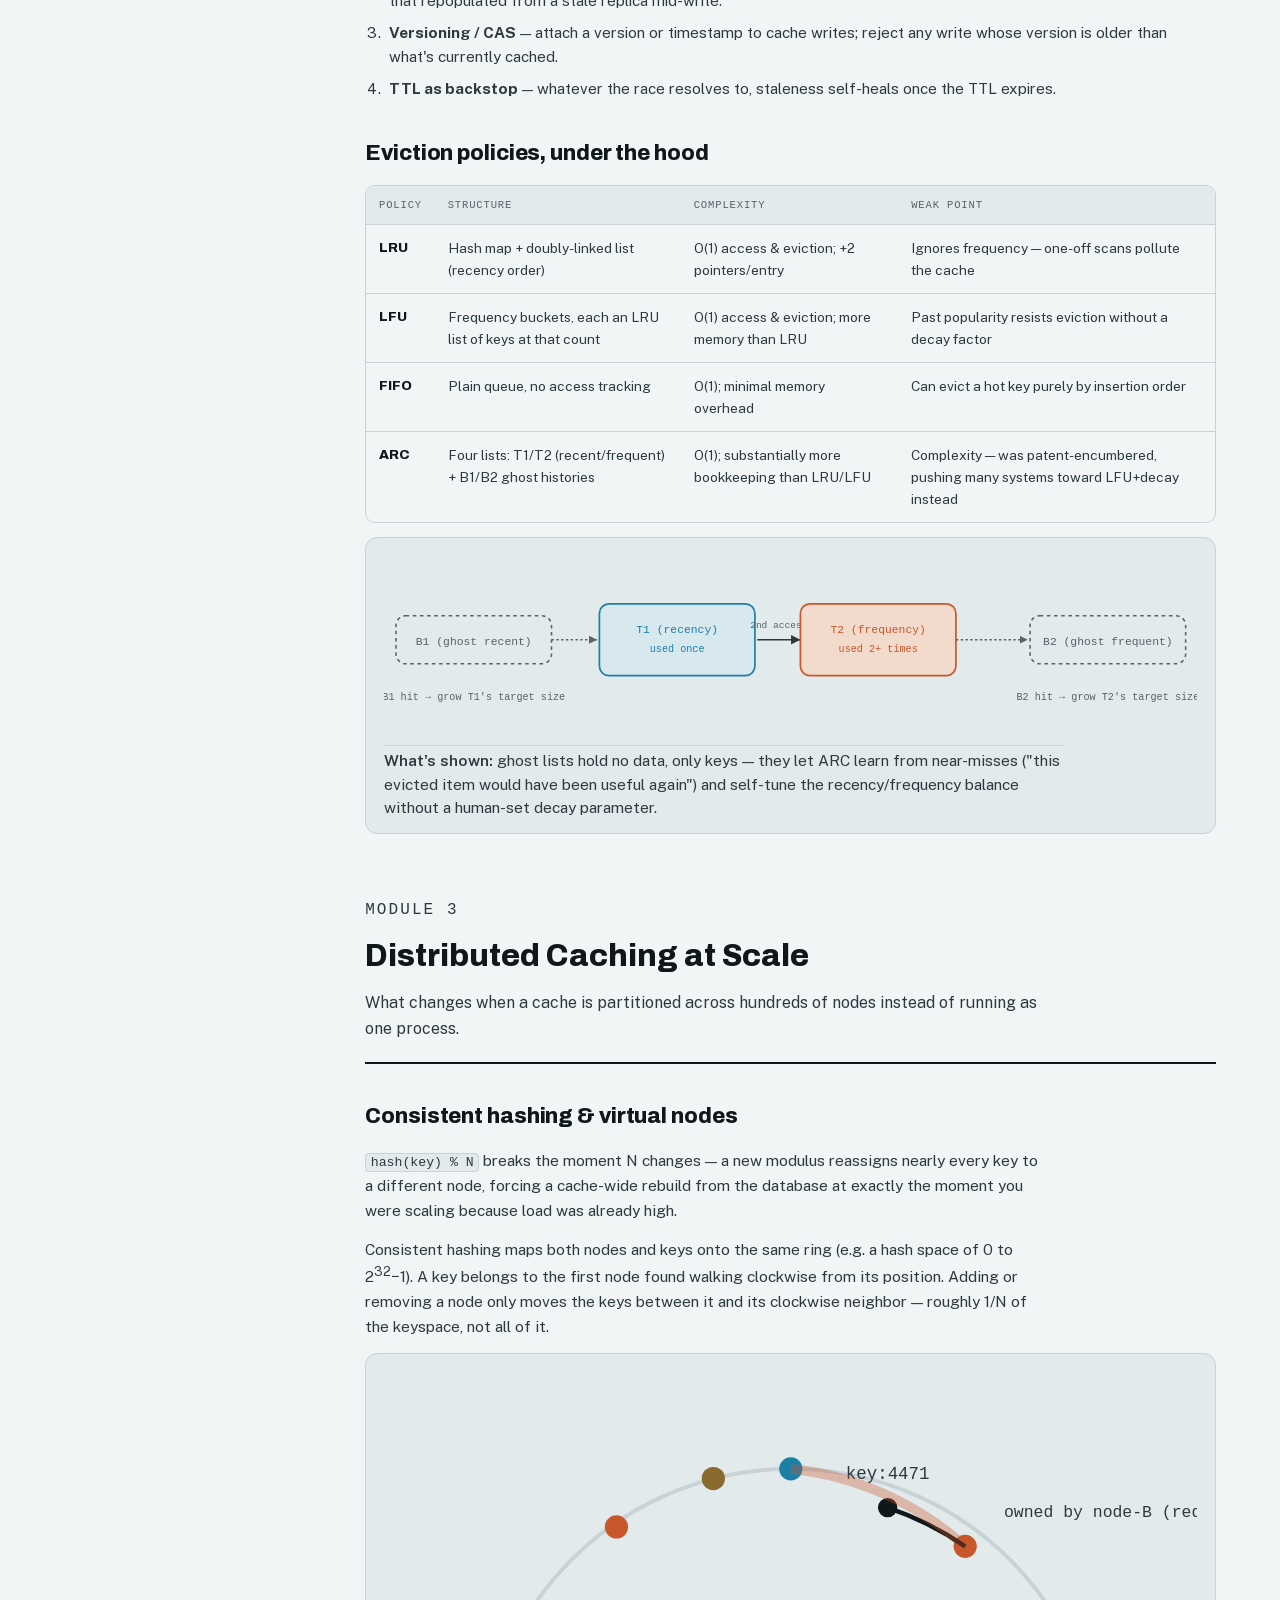
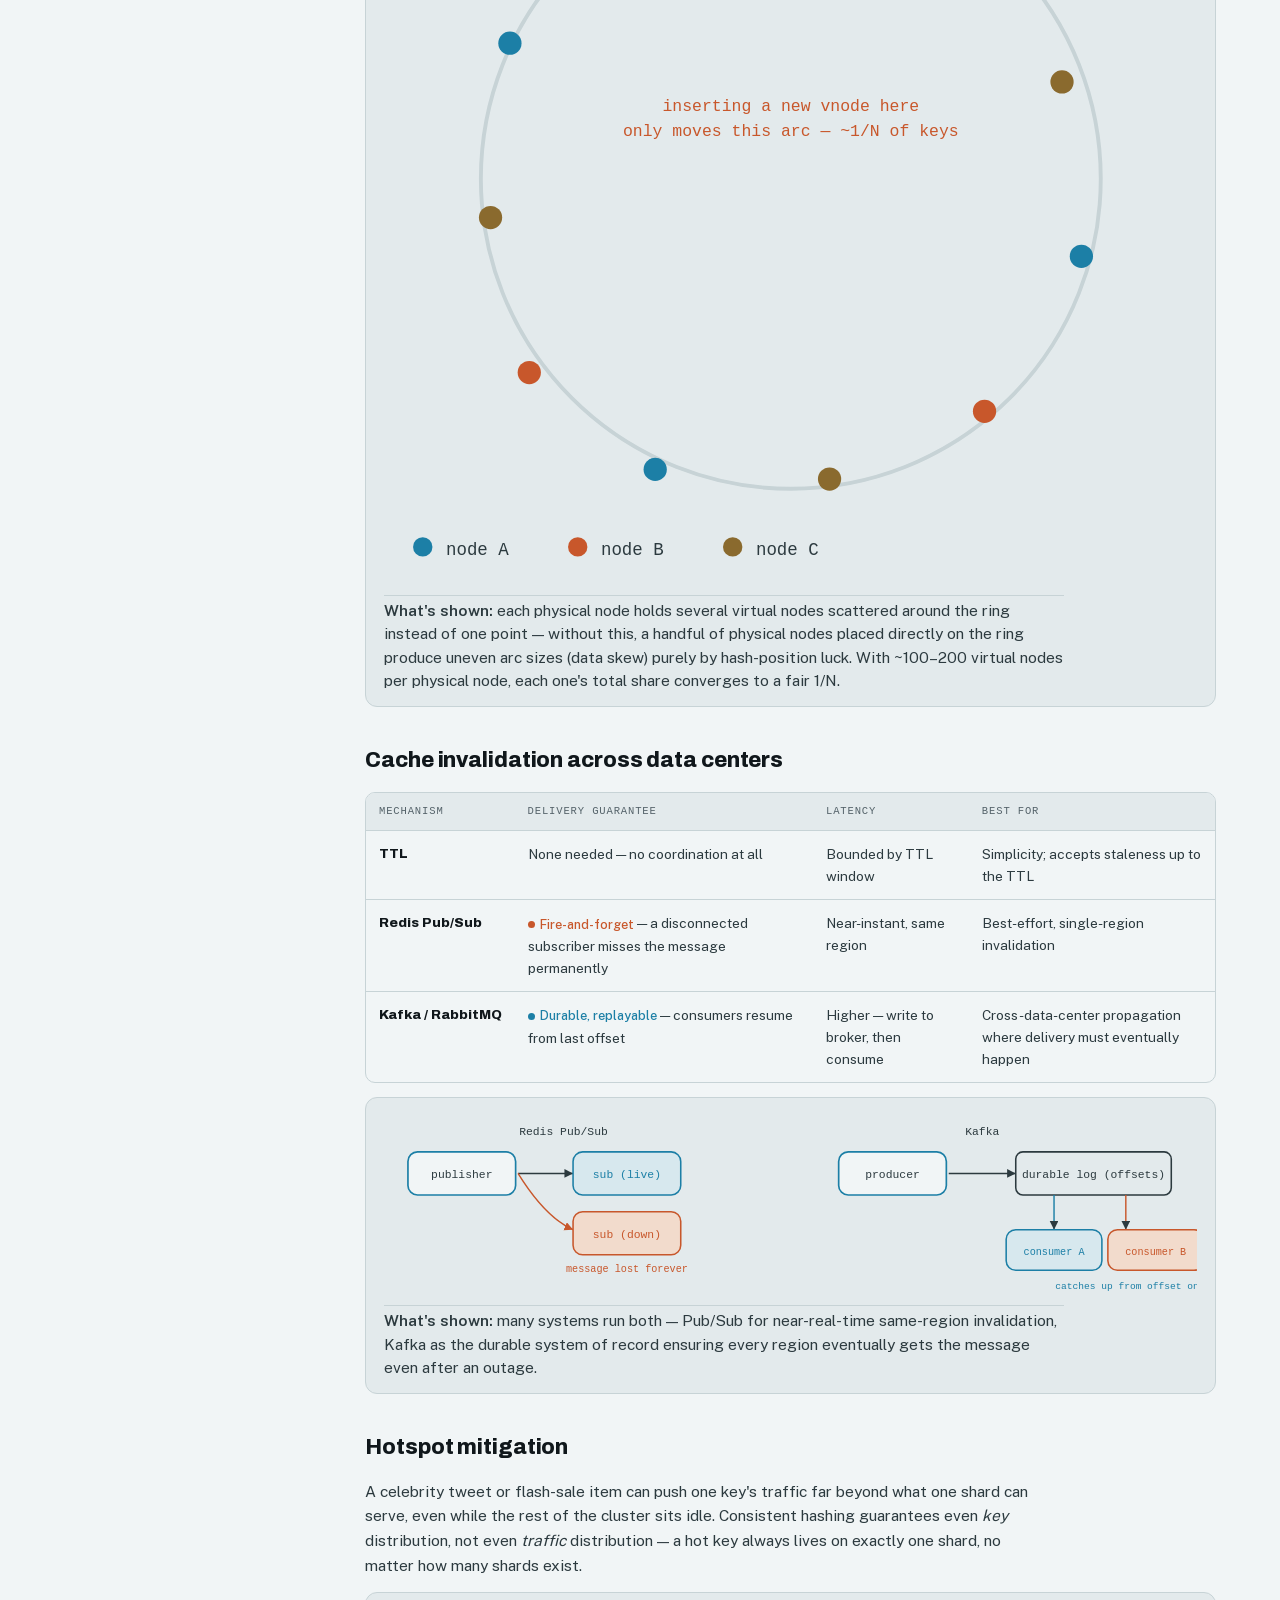
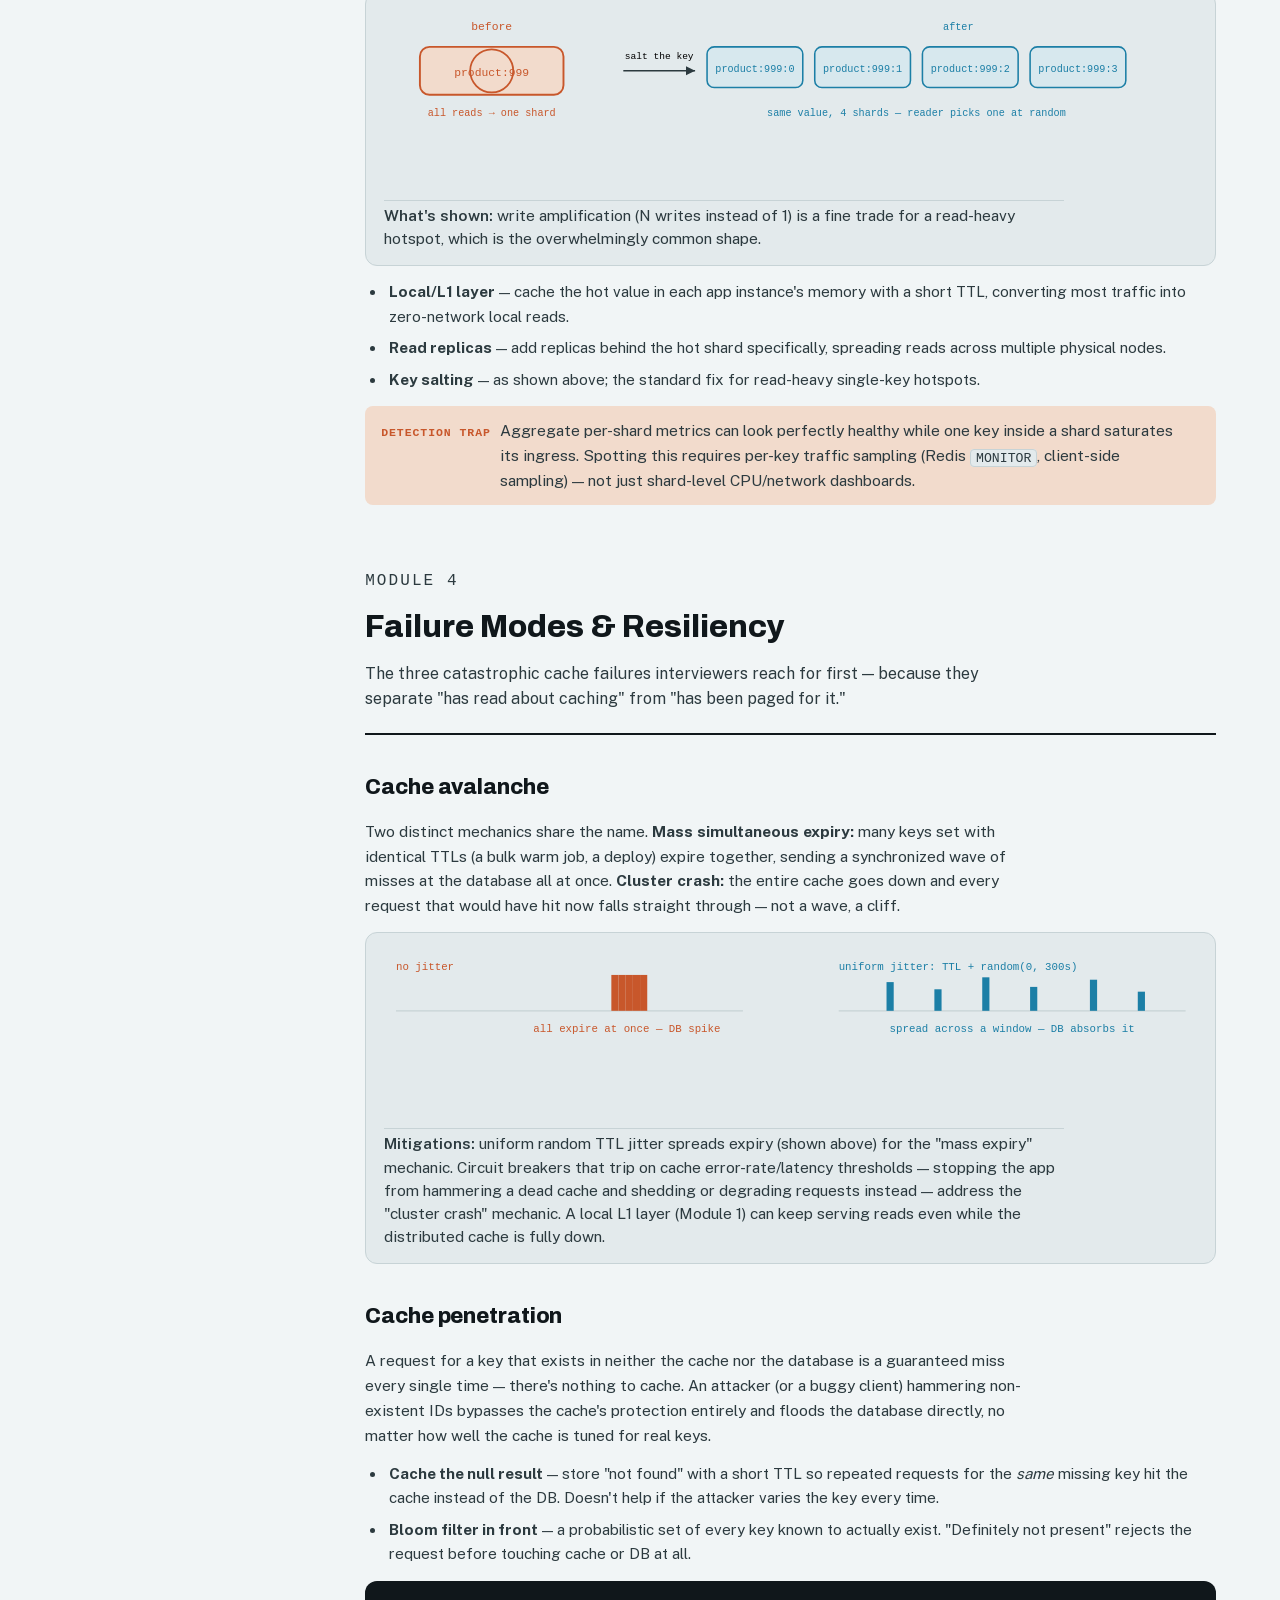
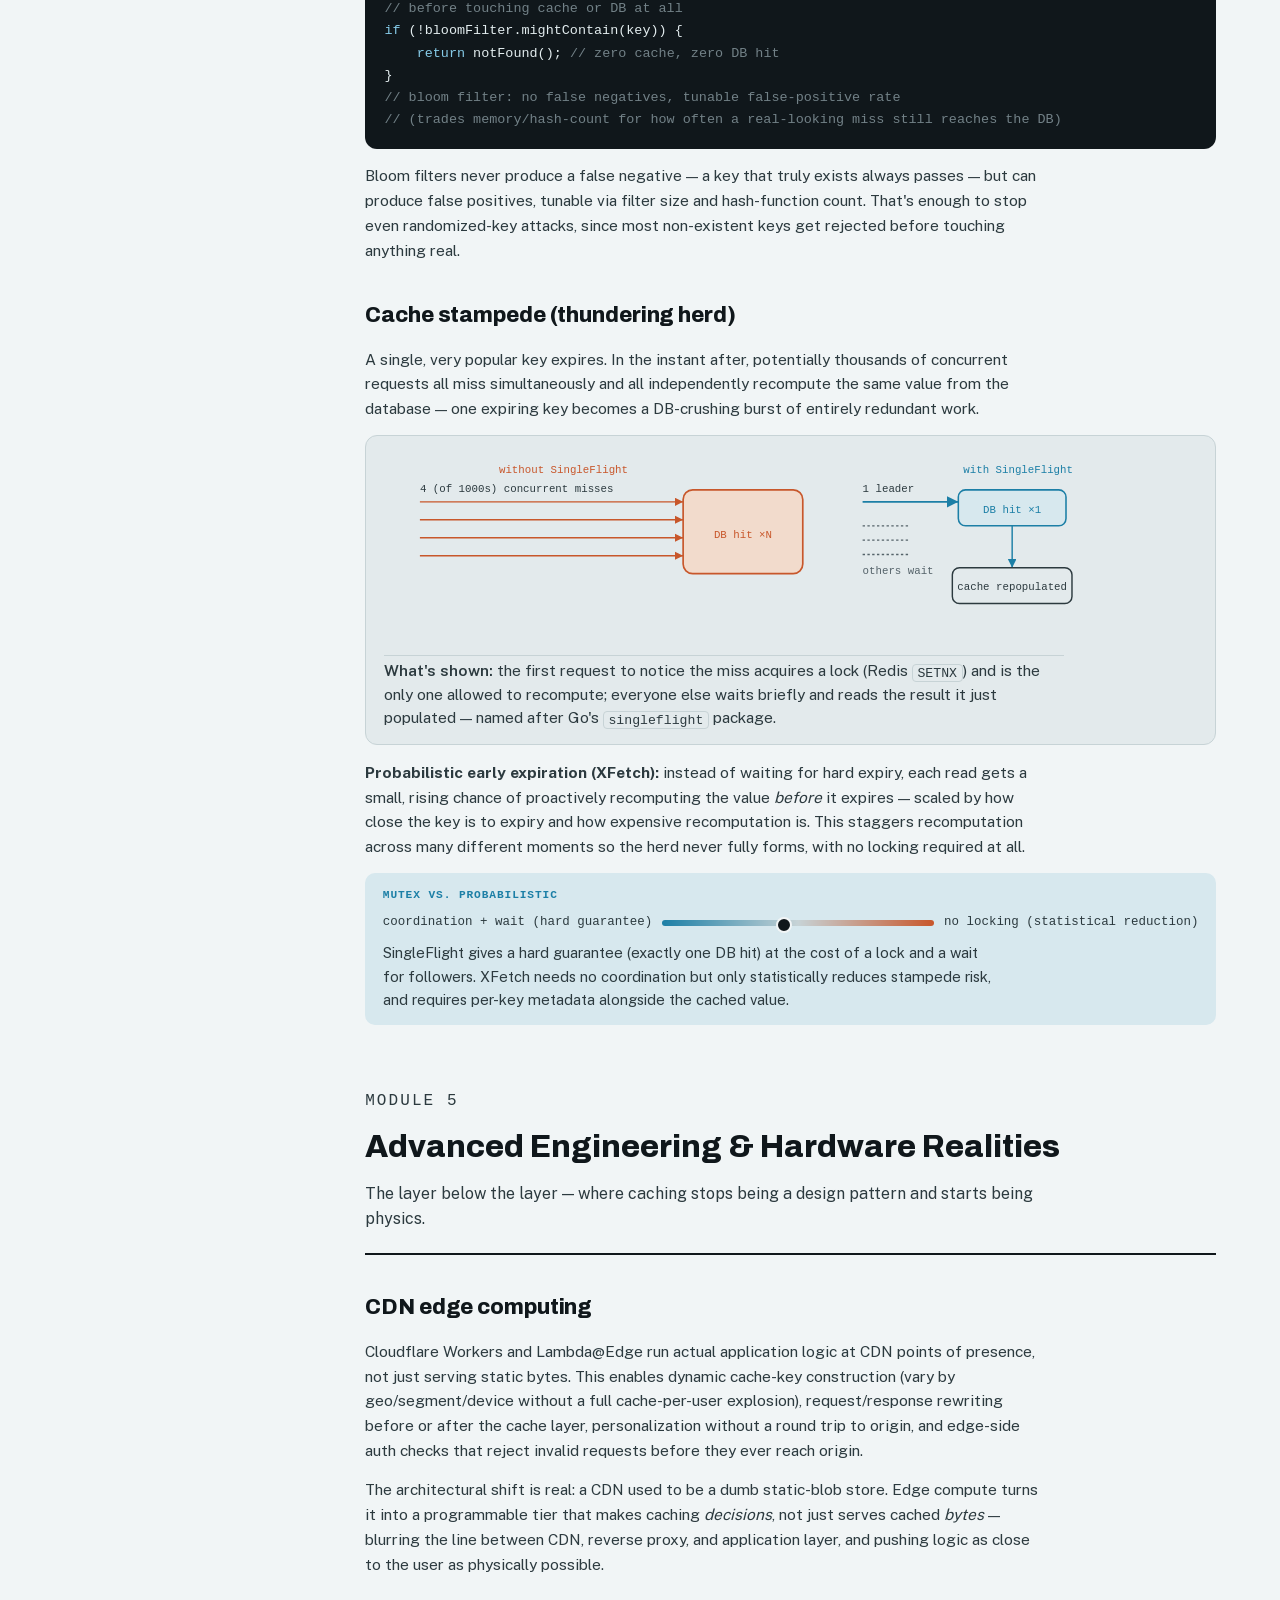
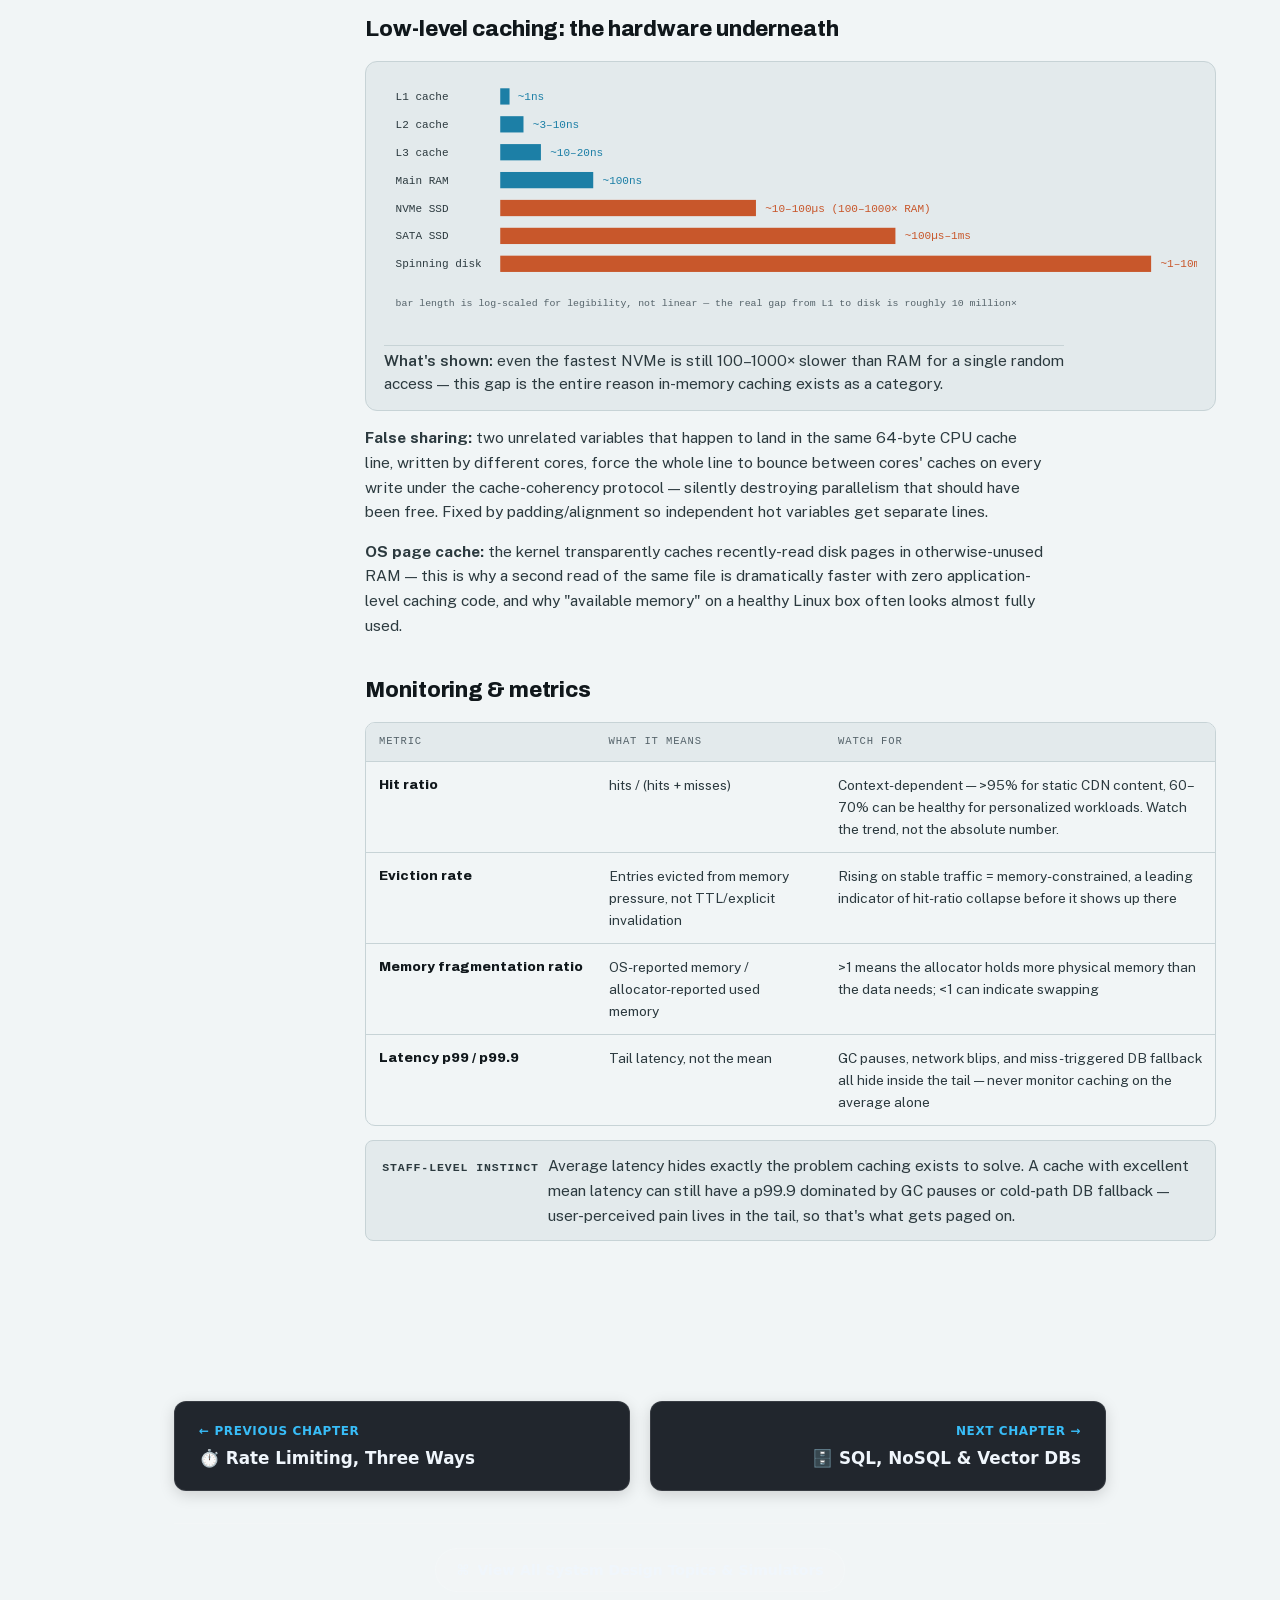
==== commit 2e0d0f67: "Embed static top navigation and prev/next pagination across all 6 guides" ====
--- a/Caching.html
+++ b/Caching.html
@@ -1,6 +1,108 @@
 <!doctype html><html><head><meta charset=utf8><meta name=viewport content="width=device-width,initial-scale=1"><style>:root{color-scheme:light}body{margin:0;padding:0;font:14px -apple-system,BlinkMacSystemFont,sans-serif;background:#faf9f5;color:#141413}img{max-width:100%}</style>    <link rel="stylesheet" href="./nav.css">
     <script src="./nav.js" defer></script>
 </head><body>
+  <!-- ==================== UNIVERSAL PUBLICATION NAV ==================== -->
+  <nav class="lsd-top-nav">
+    <div class="lsd-nav-container">
+      <div class="lsd-nav-left">
+        <a href="./index.html" class="lsd-hub-link" title="Back to All Guides">
+          <span class="lsd-hub-badge">⌘</span>
+          <span>All Guides</span>
+        </a>
+        <span class="lsd-divider"></span>
+        <button class="lsd-chapter-trigger" id="lsdChapterToggle" onclick="document.getElementById('lsdMenuOverlay').classList.toggle('active')" aria-label="Open chapters menu">
+          <span class="lsd-chapter-num">Chapter 1/6</span>
+          <span>⚡</span>
+          <span class="lsd-chapter-name">Caching at Staff Level</span>
+          <span style="font-size:0.7rem;opacity:0.6;">▾</span>
+        </button>
+      </div>
+
+      <div class="lsd-nav-right">
+        <a href="./ratelimiting.html" class="lsd-nav-btn" title="Previous: Rate Limiting, Three Ways (Alt + [)">← Prev</a>
+        <a href="./DB.html" class="lsd-nav-btn" title="Next: SQL, NoSQL & Vector DBs (Alt + ])">Next →</a>
+      </div>
+    </div>
+  </nav>
+
+  <!-- Chapter Jump Modal / Dropdown -->
+  <div class="lsd-menu-overlay" id="lsdMenuOverlay" onclick="if(event.target===this)this.classList.remove('active')">
+    <div class="lsd-menu-panel">
+      <div class="lsd-menu-header">
+        <span class="lsd-menu-title">📚 System Design Field Guide — Chapters</span>
+        <button class="lsd-menu-close" onclick="document.getElementById('lsdMenuOverlay').classList.remove('active')" aria-label="Close menu">&times;</button>
+      </div>
+      <div class="lsd-menu-list">
+      <a href="./Caching.html" class="lsd-menu-item current">
+        <div class="lsd-item-icon">⚡</div>
+        <div class="lsd-item-info">
+          <div class="lsd-item-title">
+            <span>Caching at Staff Level</span>
+            <span class="lsd-item-badge">Reading</span>
+          </div>
+          <div class="lsd-item-desc">Multi-tier caching, consistency, eviction, and stampede mitigation</div>
+        </div>
+        <span class="lsd-item-num">01</span>
+      </a>
+      <a href="./DB.html" class="lsd-menu-item">
+        <div class="lsd-item-icon">🗄️</div>
+        <div class="lsd-item-info">
+          <div class="lsd-item-title">
+            <span>SQL, NoSQL & Vector DBs</span>
+            
+          </div>
+          <div class="lsd-item-desc">RDBMS, document, wide-column, graph, and vector search engines</div>
+        </div>
+        <span class="lsd-item-num">02</span>
+      </a>
+      <a href="./Docker&Kubernetes.html" class="lsd-menu-item">
+        <div class="lsd-item-icon">🐳</div>
+        <div class="lsd-item-info">
+          <div class="lsd-item-title">
+            <span>Docker & Kubernetes</span>
+            
+          </div>
+          <div class="lsd-item-desc">Containers, layer caching, pods, self-healing, and orchestration</div>
+        </div>
+        <span class="lsd-item-num">03</span>
+      </a>
+      <a href="./Request_Journey.html" class="lsd-menu-item">
+        <div class="lsd-item-icon">🌐</div>
+        <div class="lsd-item-info">
+          <div class="lsd-item-title">
+            <span>The Request's Journey</span>
+            
+          </div>
+          <div class="lsd-item-desc">DNS, CDN, Anycast, Proxies, Load Balancers, and API Gateways</div>
+        </div>
+        <span class="lsd-item-num">04</span>
+      </a>
+      <a href="./auth.html" class="lsd-menu-item">
+        <div class="lsd-item-icon">🔐</div>
+        <div class="lsd-item-info">
+          <div class="lsd-item-title">
+            <span>AuthN & AuthZ at Staff Level</span>
+            
+          </div>
+          <div class="lsd-item-desc">OAuth 2.0, OIDC, JWT lifecycle, RBAC, ABAC, and Google Zanzibar</div>
+        </div>
+        <span class="lsd-item-num">05</span>
+      </a>
+      <a href="./ratelimiting.html" class="lsd-menu-item">
+        <div class="lsd-item-icon">⏱️</div>
+        <div class="lsd-item-info">
+          <div class="lsd-item-title">
+            <span>Rate Limiting, Three Ways</span>
+            
+          </div>
+          <div class="lsd-item-desc">Fixed Window, Token Bucket, Leaky Bucket, and boundary bursts</div>
+        </div>
+        <span class="lsd-item-num">06</span>
+      </a>
+      </div>
+    </div>
+  </div>
+
 <title>Caching at Staff Level</title>
 <style>
   @font-face {
@@ -830,4 +932,24 @@
   </main>
 </div>
 
+
+  <!-- ==================== ARTICLE BOTTOM PAGINATION ==================== -->
+  <div class="lsd-bottom-nav">
+    <div class="lsd-pagination-grid">
+      <a href="./ratelimiting.html" class="lsd-pagination-card prev">
+        <span class="lsd-pagination-label">← Previous Chapter</span>
+        <span class="lsd-pagination-title">⏱️ Rate Limiting, Three Ways</span>
+      </a>
+      <a href="./DB.html" class="lsd-pagination-card next">
+        <span class="lsd-pagination-label">Next Chapter →</span>
+        <span class="lsd-pagination-title">🗄️ SQL, NoSQL & Vector DBs</span>
+      </a>
+    </div>
+    <div class="lsd-bottom-hub-bar">
+      <a href="./index.html" class="lsd-bottom-hub-btn">
+        <span>⌘</span>
+        <span>View All System Design Topics & Simulators</span>
+      </a>
+    </div>
+  </div>
 </body></html>
--- a/nav.css
+++ b/nav.css
@@ -307,6 +307,12 @@
   border-radius: 4px;
 }
 
+.lsd-item-num {
+  font-family: var(--lsd-nav-mono);
+  font-size: 0.75rem;
+  color: var(--lsd-nav-muted);
+}
+
 /* 4. Bottom Article Pagination Section (Previous & Next Post) */
 .lsd-bottom-nav {
   max-width: 980px;
